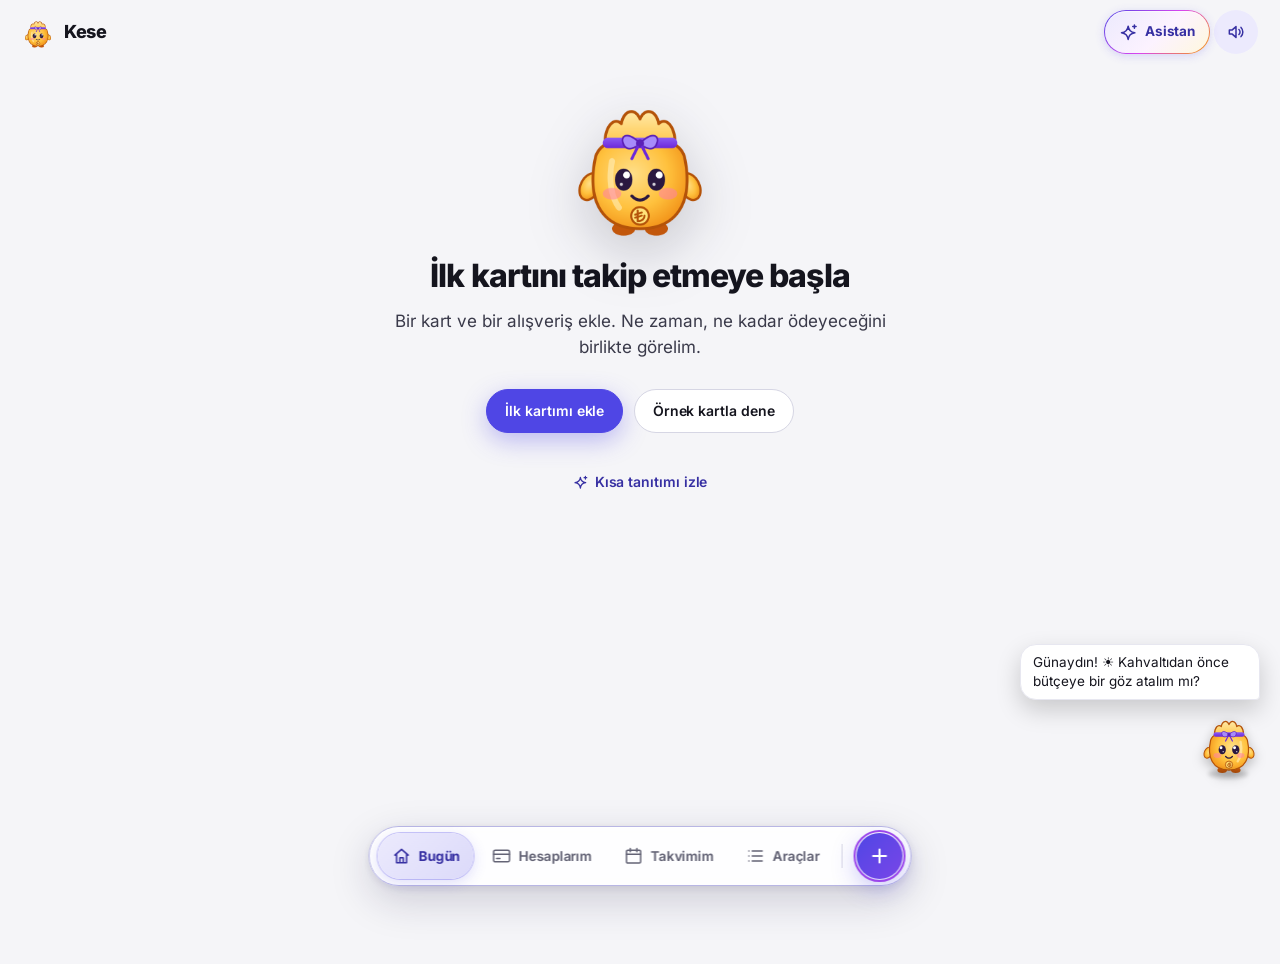
==== index.html @ 5c66f1da "Add Kese web app and update mascot interactions" ====
<!DOCTYPE html>
<html lang="tr">
<head>
  <meta charset="UTF-8">
  <meta name="viewport" content="width=device-width, initial-scale=1, viewport-fit=cover">
  <meta http-equiv="Content-Security-Policy" content="default-src 'self'; script-src 'self' 'wasm-unsafe-eval'; style-src 'self' 'unsafe-inline'; img-src 'self' data: blob:; connect-src 'self' https://*.supabase.co; object-src 'none'; base-uri 'none'; form-action 'none'; manifest-src 'self'; worker-src 'self'">
  <meta name="referrer" content="no-referrer">
  <meta name="theme-color" content="#f5f5f7" media="(prefers-color-scheme: light)">
  <meta name="theme-color" content="#0f0f12" media="(prefers-color-scheme: dark)">
  <meta name="description" content="Kredi kartı, KMH ve kredi borçlarınızı takip edin; hangi borcu ne zaman kapatacağınızı planlayın. Veriler yalnızca cihazınızda kalır.">
  <meta name="mobile-web-app-capable" content="yes">
  <meta name="apple-mobile-web-app-capable" content="yes">
  <meta name="apple-mobile-web-app-status-bar-style" content="black-translucent">
  <meta name="apple-mobile-web-app-title" content="Kese">
  <link rel="manifest" href="manifest.webmanifest">
  <link rel="icon" type="image/png" sizes="32x32" href="icons/favicon-32.png">
  <link rel="apple-touch-icon" href="icons/apple-touch-icon.png">
  <title>Kese · Borç ve Ödeme Takibi</title>
  <link rel="stylesheet" href="style.css">
  <link rel="stylesheet" href="ui.css">
  <link rel="stylesheet" href="ui-pages.css">
  <link rel="stylesheet" href="ui-forms.css">
  <link rel="stylesheet" href="ui-panels.css">
  <link rel="stylesheet" href="ui-fix.css">
</head>
<body>
  <a class="skip" href="#main">İçeriğe geç</a>
  <header class="topbar mobtop" aria-label="Üst çubuk">
    <span class="tb-brand"><img class="tb-mascot" src="icons/mascot-96.png" alt="" width="32" height="32" decoding="async"><span class="tb-name">Kese</span></span>
    <span class="tb-actions mt-actions">
      <button type="button" id="sim-toggle" class="mt-btn" data-act="sbx-toggle" hidden aria-label="Simülasyon modunu aç veya kapat" title="Simülasyon"><i data-ic="flask"></i></button>
      <button type="button" id="sync-chip" class="mt-btn" data-act="auth-open" hidden aria-label="Hesap ve eşitleme" title="Hesap ve eşitleme"><i data-ic="upload"></i></button>
      <button type="button" id="ai-open" class="mt-btn ai-btn" data-act="ai-open" aria-label="Kese Asistan'ı aç" title="Kese Asistan (Yapay Zeka)"><i data-ic="spark"></i><span class="ai-btn-lbl">Asistan</span></button>
      <button type="button" id="ses-toggle" class="mt-btn on" data-act="ses-toggle" aria-label="Ses efektleri" aria-pressed="true" title="Ses"><i data-ic="vol"></i></button>
    </span>
  </header>
  <div class="app">
    <main id="main" class="main" tabindex="-1">
      <div id="simbar" class="simbar" hidden></div>
      <div id="nudge" class="nudge" role="note" hidden></div>
      <div id="monthbar" class="monthbar" aria-label="Ay seçimi"></div>
      <div id="view"></div>
    </main>
    <aside id="simpanel" class="simpanel" aria-label="Simülasyon raporu" hidden></aside>
  </div>
  <!-- Otomatik gizlenen yüzen menü -->
  <nav id="dock" class="dock" aria-label="Ana menü">
    <div id="nav" class="dock-items"></div>
    <span class="dock-sep" aria-hidden="true"></span>
    <button type="button" class="dock-add" id="fab-btn" data-act="fab-toggle" aria-label="Ekle" title="Ekle" aria-expanded="false" aria-controls="fab"><i data-ic="plus"></i></button>
  </nav>
  <button id="dock-handle" class="dock-handle" type="button" aria-controls="dock" aria-label="Menüyü göster" aria-expanded="false"><span></span></button>
  <button id="simtab" class="simtab" type="button" data-act="sbx-panel" hidden aria-label="Sağ paneli aç veya kapat"><i data-ic="flask"></i> <span id="simtab-l">Plan</span> <span id="simtab-n" class="badge"></span></button>

  <div id="toast" class="toast" role="status" aria-live="polite" hidden></div>

  <!-- Hesap / kart ekle-düzenle -->
  <dialog id="dlg-hesap" aria-labelledby="hesap-title">
    <form method="dialog" id="form-hesap" novalidate>
      <header><h2 id="hesap-title">Hesap ekle</h2><button type="button" class="x" data-close aria-label="Kapat"><i data-ic="x"></i></button></header>
      <div class="body">
        <input type="hidden" id="he-cat"><input type="hidden" id="he-id">
        <label>Banka<select id="he-banka"></select></label>
        <label><span id="he-ad-lbl">Ad</span><input id="he-ad" type="text" maxlength="60"></label>
        <div class="grid2">
          <label><span id="he-limit-lbl">Limit (₺)</span><input id="he-limit" type="text" data-fmt="1" inputmode="decimal"><small class="err" id="he-limit-err"></small></label>
          <label>Aylık faiz (%)<input id="he-faiz" type="text" data-fmt="1" inputmode="decimal"><small id="he-faiz-hint" class="hint"></small></label>
        </div>
        <div class="grid2">
          <label><span id="he-kesim-lbl">Hesap kesim günü</span><input id="he-kesim" type="number" min="1" max="31"><small class="hint" id="he-kesim-hint"></small></label>
          <label id="he-son-box">Son ödeme günü<input id="he-son" type="number" min="1" max="31"></label>
        </div>
        <div class="grid2" id="he-bak-box" hidden>
          <label>Hesaptaki para (₺)<input id="he-para" type="text" data-fmt="1" inputmode="decimal"><small class="hint">Hesap artıdaysa bakiye.</small></label>
          <label>Artı paradan kullanılan (₺)<input id="he-eksi" type="text" data-fmt="1" inputmode="decimal"><small class="hint">Hesap eksideyse eksi tutar.</small></label>
        </div>
      </div>
      <footer><button type="button" class="btn ghost" data-close>Vazgeç</button><button type="submit" class="btn primary" id="he-save">Kaydet</button></footer>
    </form>
  </dialog>

  <!-- Harcama / kullanım -->
  <dialog id="dlg-har" aria-labelledby="har-title">
    <form method="dialog" id="form-har" novalidate>
      <header><div><h2 id="har-title">Harcama ekle</h2><p class="sub" id="har-sub"></p></div><button type="button" class="x" data-close aria-label="Kapat"><i data-ic="x"></i></button></header>
      <div class="body">
        <input type="hidden" id="har-cat"><input type="hidden" id="har-id"><input type="hidden" id="har-orig-paid">
        <fieldset class="fgrp"><legend>İşlem</legend><div class="fg">
          <label>İşlem türü<select id="har-tur"></select></label>
          <label>İşlem tarihi<input id="har-tarih" type="date"></label>
          <label>Açıklama<input id="har-ack" type="text" maxlength="80"></label>
        </div></fieldset>
        <fieldset class="fgrp"><legend>Tutar ve taksit</legend><div class="fg">
          <label>Tutar (₺)<input id="har-tutar" type="text" data-fmt="1" inputmode="decimal"><small class="err" id="har-tutar-err"></small><small class="hint" id="har-kalan"></small></label>
          <label>Taksit sayısı<input id="har-n" type="number" min="1" max="60"><small class="err" id="har-n-err"></small></label>
          <label>Aylık taksit (₺)<input id="har-aylik" type="text" data-fmt="1" inputmode="decimal" title="Tutarı bilmiyorsanız taksidi yazın; tutar hesaplanır. Tutarla birlikte yazarsanız bankanın taksiti esas alınır."></label>
          <label>Aylık faiz (%)<input id="har-faiz" type="text" data-fmt="1" inputmode="decimal"><small class="hint" id="har-faiz-hint"></small></label>
        </div></fieldset>
        <fieldset class="fgrp"><legend>Ödeme durumu</legend><div class="fg">
          <label>Ödenmiş taksit<input id="har-odenen" type="number" min="0" max="60"></label>
          <label>İlk ödeme ayı<select id="har-ilk"></select></label>
        </div></fieldset>
        <div class="live" id="har-live" aria-live="polite"></div>
      </div>
      <footer><button type="button" class="btn ghost" data-close>Vazgeç</button><button type="submit" class="btn primary">Kaydet</button></footer>
    </form>
  </dialog>

  <!-- Gecikmiş borç -->
  <dialog id="dlg-gec" aria-labelledby="gec-title">
    <form method="dialog" id="form-gec" novalidate>
      <header><div><h2 id="gec-title">Gecikmiş borç ekle</h2><p class="sub" id="gec-sub"></p></div><button type="button" class="x" data-close aria-label="Kapat"><i data-ic="x"></i></button></header>
      <div class="body">
        <input type="hidden" id="gec-cat"><input type="hidden" id="gec-pid"><input type="hidden" id="gec-id">
        <p class="hint" style="margin:0">Geçmiş dönemden kalan ve vadesi geçmiş borcu girin. Gecikme faizi vade tarihinden bugüne gün gün hesaplanır.</p>
        <label>Açıklama<input id="gec-ack" type="text" maxlength="80"></label>
        <div class="grid2">
          <label>Kalan borç / asıl tutar (₺)<input id="gec-ana" type="text" data-fmt="1" inputmode="decimal"><small class="err" id="gec-ana-err"></small><small class="hint">Faiz hariç, ekstredeki borç tutarı.</small></label>
          <label>Gecikmeye düştüğü tarih (son ödeme günü)<input id="gec-tarih" type="date"><small class="err" id="gec-tarih-err"></small></label>
        </div>
        <label>Aylık gecikme faizi (%)<input id="gec-faiz" type="text" data-fmt="1" inputmode="decimal"><small class="hint" id="gec-faiz-hint"></small></label>
        <div class="live" id="gec-live" aria-live="polite"></div>
      </div>
      <footer><button type="button" class="btn ghost" data-close>Vazgeç</button><button type="submit" class="btn primary">Kaydet</button></footer>
    </form>
  </dialog>

  <!-- Kısmi / tam ödeme -->
  <dialog id="dlg-kismi" aria-labelledby="kismi-title">
    <form method="dialog" id="form-kismi" novalidate>
      <header><div><h2 id="kismi-title">Gecikmiş borca ödeme yap</h2><p class="sub" id="kismi-sub"></p></div><button type="button" class="x" data-close aria-label="Kapat"><i data-ic="x"></i></button></header>
      <div class="body">
        <input type="hidden" id="kismi-cat"><input type="hidden" id="kismi-pid"><input type="hidden" id="kismi-id"><input type="hidden" id="kismi-no">
        <div class="live" id="kismi-now"></div>
        <label>Ödediğiniz tutar (₺)<input id="kismi-tutar" type="text" data-fmt="1" inputmode="decimal"><small class="err" id="kismi-err"></small></label>
        <button type="button" class="btn sm" id="kismi-full">Tamamını öde</button>
        <div class="live" id="kismi-live" aria-live="polite"></div>
        <p class="hint" id="kismi-hint" style="margin:0">Ödeme önce işlemiş faizi kapatır, kalanı ana paradan düşer. Kalan borç için faiz bugünden yeniden işlemeye başlar.</p>
      </div>
      <footer><button type="button" class="btn ghost" data-close>Vazgeç</button><button type="submit" class="btn primary">Ödemeyi kaydet</button></footer>
    </form>
  </dialog>

  <!-- Sigorta kapsamı -->
  <dialog id="dlg-sig" aria-labelledby="sig-title">
    <form method="dialog" id="form-sig" novalidate>
      <header><div><h2 id="sig-title">Sigorta kapsamı</h2><p class="sub">Sigorta, belirli aylardaki taksitlerinizi sizin yerinize öder</p></div><button type="button" class="x" data-close aria-label="Kapat"><i data-ic="x"></i></button></header>
      <div class="body">
        <label>Hangi ürünün taksitlerini sigorta ödeyecek?<select id="sig-urun"></select><small class="err" id="sig-urun-err"></small></label>
        <label>Sigorta adı (isteğe bağlı)<input id="sig-ad" type="text" maxlength="60"></label>
        <div class="grid2">
          <label>Şu tarihten sonraki aylarda<input id="sig-tarih" type="date"><small class="hint">Seçtiğiniz tarihten sonraki ay, sigortanın ödediği ilk aydır.</small></label>
          <label>İlk sigorta ödemeli ay<select id="sig-ilk"></select><small class="hint">Gerekirse elle değiştirin.</small></label>
        </div>
        <label>Kaç ay boyunca sigorta ödeyecek<input id="sig-sure" type="number" min="1" max="120" step="1" ><small class="err" id="sig-sure-err"></small></label>
        <div class="live" id="sig-live" aria-live="polite"></div>
        <p class="hint" style="margin:0">Bu aylardaki taksitler için sizden ödeme beklenmez: bu ay yükünüze, takvime ve ödeme tahminlerine eklenmez. Sigortaya prim ödemiyorsunuz; prim ödüyorsanız bunu "Gelir ve giderler" ekranına gider olarak ekleyin.</p>
      </div>
      <footer><button type="button" class="btn danger" id="sig-remove" hidden>Kapsamı kaldır</button><span style="flex:1"></span><button type="button" class="btn ghost" data-close>Vazgeç</button><button type="submit" class="btn primary">Kaydet</button></footer>
    </form>
  </dialog>

  <!-- Asgari ödeme rehberi -->
  <dialog id="dlg-cal" aria-labelledby="cal-title">
    <div class="dlgwrap">
      <header><div><h2 id="cal-title">Ay</h2><p class="sub" id="cal-sub"></p></div><button type="button" class="x" data-close aria-label="Kapat"><i data-ic="x"></i></button></header>
      <div class="body" id="cal-body"></div>
      <footer><button type="button" class="btn ghost" data-close>Kapat</button></footer>
    </div>
  </dialog>

  <dialog id="dlg-acc" class="wide" aria-labelledby="acc-title">
    <div class="dlgwrap">
      <header><div><h2 id="acc-title">Ayrıntı</h2></div><button type="button" class="x" data-close aria-label="Kapat"><i data-ic="x"></i></button></header>
      <div class="body" id="acc-body"></div>
      <footer><button type="button" class="btn ghost" data-close>Kapat</button></footer>
    </div>
  </dialog>

  <dialog id="dlg-inst" aria-labelledby="inst-title">
    <div class="dlgwrap">
      <header><div><h2 id="inst-title">Taksit listesi</h2><p class="sub" id="inst-sub"></p></div><button type="button" class="x" data-close aria-label="Kapat"><i data-ic="x"></i></button></header>
      <div class="body" id="inst-body"></div>
      <footer><button type="button" class="btn ghost" data-close>Kapat</button></footer>
    </div>
  </dialog>

  <dialog id="dlg-asgari" class="wide" aria-labelledby="asgari-title">
    <form method="dialog" novalidate>
      <header><div><h2 id="asgari-title">Asgari ile ne kadar devam edebilirim?</h2><p class="sub">Kart, kredi ve KMH için asgari ödeme kuralları ve hesabınıza göre sonuç</p></div><button type="button" class="x" data-close aria-label="Kapat"><i data-ic="x"></i></button></header>
      <div class="body" id="as-body"></div>
      <footer><button type="button" class="btn ghost" data-close>Kapat</button></footer>
    </form>
  </dialog>

  <!-- Giriş / üye ol (isteğe bağlı hesap) -->
  <dialog id="dlg-auth" aria-labelledby="auth-title">
    <form method="dialog" id="form-auth" novalidate>
      <header><div><h2 id="auth-title">Giriş yap</h2><p class="sub">Hesap zorunlu değil; verilerinizi yedeklemek ve cihazlar arası eşitlemek içindir</p></div><button type="button" class="x" data-close aria-label="Kapat"><i data-ic="x"></i></button></header>
      <div class="body">
        <div class="tabs" role="tablist" style="margin:0"><button type="button" role="tab" data-act="auth-tab" data-m="giris" data-authtab="giris" aria-selected="true">Giriş yap</button><button type="button" role="tab" data-act="auth-tab" data-m="uye" data-authtab="uye" aria-selected="false">Üye ol</button></div>
        <label>E-posta<input id="au-email" type="email" autocomplete="email" inputmode="email" maxlength="190"></label>
        <label id="au-pass-box">Şifre<input id="au-pass" type="password" autocomplete="current-password" minlength="10" maxlength="128"><small class="hint">En az 10 karakter.</small></label>
        <label id="au-consent-box" hidden style="display:flex;gap:8px;align-items:flex-start;font-weight:400"><input id="au-consent" type="checkbox" style="width:auto;margin:3px 0 0"> <span>Verilerimin hesabımda (AB bölgesindeki sunucuda) saklanmasını ve <a href="privacy.html" target="_blank" rel="noopener">gizlilik politikasını</a> kabul ediyorum.</span></label>
        <small id="au-msg" class="err" role="alert"></small>
        <button type="button" class="btn" id="au-google" data-act="auth-google">Google ile devam et</button>
        <button type="button" class="btn sm" id="au-forgot" data-act="auth-tab" data-m="sifre" style="justify-self:start">Şifremi unuttum</button>
      </div>
      <footer><button type="button" class="btn ghost" data-close>Vazgeç</button><button type="submit" class="btn primary" id="au-submit">Giriş yap</button></footer>
    </form>
  </dialog>

  <!-- Şifre sıfırlama -->
  <dialog id="dlg-newpass" aria-labelledby="np-title">
    <form method="dialog" id="form-newpass" novalidate>
      <header><h2 id="np-title">Yeni şifre belirleyin</h2><button type="button" class="x" data-close aria-label="Kapat"><i data-ic="x"></i></button></header>
      <div class="body"><label>Yeni şifre<input id="np-pass" type="password" autocomplete="new-password" minlength="10" maxlength="128"><small class="hint">En az 10 karakter.</small></label><small id="np-msg" class="err" role="alert"></small></div>
      <footer><button type="button" class="btn ghost" data-close>Vazgeç</button><button type="submit" class="btn primary">Şifreyi güncelle</button></footer>
    </form>
  </dialog>

  <!-- Eşitleme çakışması -->
  <dialog id="dlg-conflict" aria-labelledby="cf-title">
    <form method="dialog" novalidate>
      <header><div><h2 id="cf-title">Hangi veriler kalsın?</h2><p class="sub" id="cf-why"></p></div><button type="button" class="x" data-act="cf-later" aria-label="Sonra karar ver"><i data-ic="x"></i></button></header>
      <div class="body">
        <div class="live"><b>Bu cihazda:</b> <span id="cf-local"></span></div>
        <div class="live"><b>Hesabınızda:</b> <span id="cf-cloud"></span></div>
        <p class="hint" style="margin:0">Hangisini seçerseniz seçin, ezilen taraf yedeklenir: hesabınızda son 10 sürüm, bu cihazda bir önceki kopya saklanır. İsterseniz önce ikisini de indirin.</p>
        <button type="button" class="btn" data-act="cf-cloud">Hesabımdaki verileri kullan (bu cihazdakini yedekle)</button>
        <button type="button" class="btn" data-act="cf-local">Bu cihazdakini hesabıma yükle</button>
        <button type="button" class="btn ghost" data-act="cf-both">İkisini de indir</button>
      </div>
      <footer><button type="button" class="btn ghost" data-act="cf-later">Sonra karar vereceğim</button></footer>
    </form>
  </dialog>

  <!-- Borç kapat (yalnız simülasyon) -->
  <dialog id="dlg-kapat" aria-labelledby="kp-title">
    <form method="dialog" id="form-kapat" novalidate>
      <header><div><h2 id="kp-title">Borç kapat</h2><p class="sub">Simülasyon: gerçek verileriniz değişmez</p></div><button type="button" class="x" data-close aria-label="Kapat"><i data-ic="x"></i></button></header>
      <div class="body">
        <p class="hint" style="margin:0">Kapatmak istediğiniz borçları seçin. Kapatma bedeli, kalan taksitlerin o günkü değeridir; bankanın verdiği tutar farklıysa satırdaki tutarı değiştirin. Kapatılan borcun sonraki taksitleri silinir.</p>
        <div class="grid2">
          <label>Ne zaman kapatılsın?<select id="kp-ym"></select></label>
          <label>Kapatma masrafı (%)<input id="kp-masraf" type="text" data-fmt="1"  inputmode="decimal"><small class="hint">Erken kapamada banka masraf alabilir.</small></label>
        </div>
        <label style="display:flex;gap:8px;align-items:center;font-weight:400"><input id="kp-birikim" type="checkbox" style="width:auto;margin:0"> Birikim / satış parasıyla öderim (aylık nakit akışıma yansımasın)</label>
        <div id="kp-list" class="kplist"></div>
        <div class="live" id="kp-live" aria-live="polite"></div>
        <small class="err" id="kp-err"></small>
      </div>
      <footer><button type="button" class="btn ghost" data-close>Vazgeç</button><button type="submit" class="btn primary">Seçilenleri kapat</button></footer>
    </form>
  </dialog>

  <!-- Geri dönüşü olmayan işlemler için uygulama içi onay -->
  <dialog id="dlg-onay" aria-labelledby="onay-title" role="alertdialog">
    <form method="dialog" novalidate>
      <header><div><h2 id="onay-title">Emin misiniz?</h2></div></header>
      <div class="body"><p id="onay-text" style="margin:0"></p></div>
      <footer><button type="button" class="btn ghost" id="onay-iptal">Vazgeç</button><button type="button" class="btn danger" id="onay-tamam">Sil</button></footer>
    </form>
  </dialog>

  <!-- Adım adım giriş sihirbazı -->
  <dialog id="dlg-wiz" aria-labelledby="wiz-title">
    <form method="dialog" id="form-wiz" novalidate>
      <header><div><h2 id="wiz-title">Borç ekle</h2><p class="sub" id="wiz-step"></p></div><button type="button" class="x" data-close aria-label="Kapat"><i data-ic="x"></i></button></header>
      <div class="wizprog" aria-hidden="true"><i id="wiz-bar"></i></div>
      <div class="body" id="wiz-body"></div>
      <footer><button type="button" class="btn ghost" id="wiz-back">‹ Geri</button><span style="flex:1"></span><button type="button" class="btn ghost" id="wiz-skip" hidden>Bunu atla</button><button type="submit" class="btn primary" id="wiz-next">İleri ›</button></footer>
    </form>
  </dialog>

  <!-- Kese Asistan (Yapay Zeka) -->
  <dialog id="dlg-ai" class="ai-dlg" aria-labelledby="ai-title"></dialog>

  <script src="config.js"></script>
  <script src="vendor/supabase.js"></script>
  <script src="store.js"></script>
  <script src="sync.js"></script>
  <script src="calc.js"></script>
<script src="import.js"></script>
  <script src="live.js"></script>
  <script src="ai.js"></script>
  <script src="app.js"></script>
  <script src="dock.js"></script>
  <script src="kese-pet.js"></script>
</body>
</html>
---- style.css ----
:root {
  color-scheme: light dark;
  --bg: #f3f5f9; --panel: #ffffff; --panel2: #f7f9fb; --line: #e1e6ee; --line2: #cfd7e2; --field: #ffffff;
  --text: #17222b; --text2: #364552; --muted: #566273;
  --ok: #0b7a4b; --warn: #85560a; --bad: #b42318; --info: #075c52; --accent: #075c52; --accent-ink: #ffffff;
  --accent-text: #075c52; --accent-hover: #05473f; --gold: #f6b73c; --gold-ink: #2e2000;
  --navy: #064d45; --radius: 14px;
  --focus: 0 0 0 2px var(--panel), 0 0 0 4px #0b8a77;
  --shadow-sm: 0 1px 2px rgba(18,38,34,.05);
  --shadow: 0 1px 2px rgba(18,38,34,.04), 0 8px 24px rgba(18,38,34,.07);
  --shadow-lg: 0 24px 60px rgba(8,30,27,.28);
}
@media (prefers-color-scheme: dark) {
  :root {
    --bg: #0e1513; --panel: #16201d; --panel2: #1b2724; --line: #2b3a36; --line2: #3a4d47; --field: #101a17;
    --text: #e9f0ee; --text2: #c7d4d0; --muted: #9db0ab;
    --ok: #4cc38a; --warn: #f0b84a; --bad: #ff8d7e; --info: #6fd3bb; --accent: #0c7f6e; --accent-ink: #ffffff;
    --accent-text: #6fd3bb; --accent-hover: #0f927f; --navy: #08342f;
    --focus: 0 0 0 2px var(--panel), 0 0 0 4px #6fd3bb;
    --shadow-sm: 0 1px 2px rgba(0,0,0,.3);
    --shadow: 0 1px 2px rgba(0,0,0,.25), 0 8px 24px rgba(0,0,0,.3);
    --shadow-lg: 0 24px 60px rgba(0,0,0,.6);
  }
}
* { box-sizing: border-box; }
html, body { margin: 0; height: 100%; }
body { background: var(--bg); color: var(--text); font: 15px/1.5 system-ui, -apple-system, "Segoe UI", Roboto, sans-serif; }
h1, h2, h3 { margin: 0; line-height: 1.25; }
a { color: var(--info); }
.skip { position: absolute; left: -999px; } .skip:focus { left: 8px; top: 8px; background: #fff; color: #000; padding: 8px; z-index: 99; }
:focus-visible { outline: none; box-shadow: var(--focus); border-radius: 6px; }

.app { display: grid; grid-template-columns: 240px minmax(0, 1fr); min-height: 100vh; }
.side { background: var(--panel); border-right: 1px solid var(--line); padding: 18px 12px; display: flex; flex-direction: column; gap: 14px; position: sticky; top: 0; height: 100vh; }
.brand { display: flex; gap: 10px; align-items: center; padding: 0 8px 12px; border-bottom: 1px solid var(--line); }
.brand .dot { width: 12px; height: 12px; border-radius: 50%; background: var(--accent); box-shadow: 0 0 12px var(--accent); }
.brand small { display: block; color: var(--muted); font-size: 12px; }
.nav { display: flex; flex-direction: column; gap: 4px; }
.nav button { all: unset; cursor: pointer; padding: 10px 12px; border-radius: 10px; color: var(--muted); font-weight: 600; display: flex; gap: 10px; align-items: center; }
.nav button:hover { background: var(--panel2); color: var(--text); }
.nav button[aria-current="page"] { background: var(--panel2); color: var(--text); box-shadow: inset 3px 0 0 var(--accent); }
.nav button:focus-visible { box-shadow: var(--focus); }
.nav .badge { margin-left: auto; font-size: 12px; background: var(--bad); color: #ffffff; border-radius: 999px; padding: 0 7px; font-weight: 700; }
.side-foot { margin-top: auto; }
.rate-chip { font-size: 12px; color: var(--muted); background: var(--panel2); border: 1px solid var(--line); border-radius: 10px; padding: 10px; }
.rate-chip b { color: var(--text); } .rate-chip.stale { border-color: var(--warn); } .rate-chip.none { border-color: var(--bad); }

.main { padding: 18px 26px 30px; max-width: none; width: 100%; min-width: 0; outline: none; }
.page-head { display: flex; flex-wrap: wrap; align-items: end; justify-content: space-between; gap: 12px; margin-bottom: 18px; }
.page-head h1 { font-size: 24px; } .page-head p { margin: 4px 0 0; color: var(--muted); }
.banner { border-radius: var(--radius); padding: 14px 16px; margin-bottom: 18px; border: 1px solid var(--line); font-weight: 600; }
.banner.ok { background: rgba(52,211,153,.1); border-color: rgba(52,211,153,.5); }
.banner.warn { background: rgba(102,112,133,.1); border-color: rgba(102,112,133,.5); }
.banner.bad { background: rgba(180,35,24,.12); border-color: rgba(180,35,24,.55); }
.banner small { display: block; font-weight: 400; color: var(--muted); margin-top: 2px; }

.cards { display: grid; grid-template-columns: repeat(auto-fit, minmax(190px, 1fr)); gap: 12px; margin-bottom: 18px; }
.stat { background: var(--panel); border: 1px solid var(--line); border-radius: var(--radius); padding: 14px; }
.stat .k { color: var(--muted); font-size: 12px; font-weight: 700; text-transform: uppercase; letter-spacing: .04em; }
.stat .v { font-size: 22px; font-weight: 800; margin-top: 4px; font-variant-numeric: tabular-nums; }
.stat .s { color: var(--muted); font-size: 12px; margin-top: 2px; }
.ok-t { color: var(--ok); } .warn-t { color: var(--warn); } .bad-t { color: var(--bad); } .muted { color: var(--muted); }

.panel { background: var(--panel); border: 1px solid var(--line); border-radius: var(--radius); margin-bottom: 18px; overflow: hidden; }
.panel > header { display: flex; flex-wrap: wrap; gap: 8px; justify-content: space-between; align-items: center; padding: 12px 16px; border-bottom: 1px solid var(--line); background: var(--panel2); }
.panel > header h2 { font-size: 16px; } .panel > header p { margin: 2px 0 0; color: var(--muted); font-size: 13px; }
.panel .pad { padding: 16px; }
.empty { padding: 28px 16px; text-align: center; color: var(--muted); }

.tabs { display: flex; gap: 6px; margin-bottom: 16px; flex-wrap: wrap; }
.tabs button { all: unset; cursor: pointer; padding: 8px 14px; border-radius: 999px; border: 1px solid var(--line); color: var(--muted); font-weight: 600; }
.tabs button[aria-selected="true"] { background: var(--accent); color: var(--accent-ink); border-color: var(--accent); }
.tabs button:focus-visible { box-shadow: var(--focus); }

.btn { all: unset; cursor: pointer; padding: 8px 14px; border-radius: 10px; font-weight: 700; font-size: 14px; border: 1px solid var(--line); background: var(--panel2); color: var(--text); text-align: center; }
.btn:hover { border-color: #98a4b5; } .btn:focus-visible { box-shadow: var(--focus); }
.btn.primary { background: var(--accent); color: var(--accent-ink); border-color: var(--accent); }
.btn.primary:hover { filter: brightness(1.08); }
.btn.danger { color: var(--bad); border-color: rgba(180,35,24,.5); }
.btn.sm { padding: 4px 10px; font-size: 13px; }
.btn[disabled] { opacity: .5; cursor: not-allowed; }

.table-wrap { overflow-x: auto; }
table { width: 100%; border-collapse: collapse; font-size: 14px; }
th { text-align: left; color: var(--muted); font-size: 12px; text-transform: uppercase; letter-spacing: .04em; padding: 10px 14px; border-bottom: 1px solid var(--line); white-space: nowrap; }
td { padding: 10px 14px; border-bottom: 1px solid var(--line); vertical-align: middle; }
tr:last-child td { border-bottom: 0; }
td.n, th.n { text-align: right; font-variant-numeric: tabular-nums; white-space: nowrap; }
tr.click { cursor: pointer; } tr.click:hover td { background: rgba(0,0,0,.035); }
tr.sel td { background: rgba(31,58,95,.07); }
tr.detail > td { background: var(--bg); padding: 12px 14px; }
.chip { display: inline-block; padding: 1px 9px; border-radius: 999px; font-size: 12px; font-weight: 700; border: 1px solid var(--line); }
.chip.ok { color: var(--ok); border-color: rgba(52,211,153,.5); } .chip.warn { color: var(--warn); border-color: rgba(102,112,133,.5); }
.chip.bad { color: var(--bad); border-color: rgba(180,35,24,.5); } .chip.info { color: var(--info); border-color: rgba(31,58,95,.5); }

.acc-grid { display: grid; grid-template-columns: repeat(auto-fill, minmax(250px, 1fr)); gap: 12px; margin-bottom: 16px; }
.acc { all: unset; display: block; cursor: pointer; background: var(--panel); border: 1px solid var(--line); border-radius: var(--radius); padding: 14px; }
.acc:focus-visible { box-shadow: var(--focus); } .acc[aria-pressed="true"] { border-color: var(--accent); background: rgba(31,58,95,.06); }
.acc .b { color: var(--muted); font-size: 12px; font-weight: 700; } .acc .t { font-weight: 800; font-size: 16px; }
.acc .row { display: flex; justify-content: space-between; margin-top: 6px; font-size: 13px; color: var(--muted); }
.acc .row b { color: var(--text); font-variant-numeric: tabular-nums; }
.meter { height: 6px; background: var(--line); border-radius: 99px; overflow: hidden; margin-top: 10px; }
.meter > i { display: block; height: 100%; background: var(--ok); } .meter > i.w { background: var(--warn); } .meter > i.b { background: var(--bad); }

.kv { display: grid; grid-template-columns: repeat(auto-fit, minmax(150px, 1fr)); gap: 10px; padding: 14px 16px; }
.kv div span { display: block; color: var(--muted); font-size: 12px; } .kv div b { font-size: 17px; font-variant-numeric: tabular-nums; }

.list { list-style: none; margin: 0; padding: 0; }
.list li { display: flex; gap: 12px; align-items: center; padding: 10px 16px; border-bottom: 1px solid var(--line); }
.list li:last-child { border-bottom: 0; }
.list .grow { flex: 1; min-width: 0; } .list .grow small { color: var(--muted); display: block; }
.list .amt { font-weight: 700; font-variant-numeric: tabular-nums; white-space: nowrap; }

.reco { display: flex; gap: 12px; padding: 14px 16px; border-bottom: 1px solid var(--line); }
.reco:last-child { border-bottom: 0; }
.reco .ic { width: 28px; height: 28px; border-radius: 50%; display: grid; place-items: center; font-weight: 800; flex: none; }
.reco.kritik .ic { background: rgba(180,35,24,.2); color: var(--bad); } .reco.uyari .ic { background: rgba(102,112,133,.2); color: var(--warn); } .reco.bilgi .ic { background: rgba(31,58,95,.2); color: var(--info); }
.reco h3 { font-size: 15px; } .reco p { margin: 4px 0 0; color: var(--muted); }

.form-inline { display: flex; flex-wrap: wrap; gap: 12px; align-items: end; }
label { display: block; font-weight: 600; font-size: 13px; color: #344054; }
input, select { display: block; width: 100%; margin-top: 4px; background: var(--bg); color: var(--text); border: 1px solid var(--line); border-radius: 8px; padding: 9px 10px; font: inherit; }
input:focus, select:focus { outline: none; border-color: var(--info); box-shadow: var(--focus); }
input[aria-invalid="true"] { border-color: var(--bad); }
.hint { color: var(--muted); font-weight: 400; display: block; margin-top: 3px; } .err { color: var(--bad); font-weight: 600; display: block; min-height: 0; margin-top: 3px; }
.opt { color: var(--muted); font-weight: 400; }
.grid2 { display: grid; grid-template-columns: 1fr 1fr; gap: 12px; }
.grid3 { display: grid; grid-template-columns: repeat(3, 1fr); gap: 12px; }

dialog { border: 1px solid var(--line); border-radius: 16px; background: var(--panel); color: var(--text); padding: 0; width: min(560px, calc(100vw - 24px)); max-height: calc(100vh - 24px); }
dialog::backdrop { background: rgba(16,24,40,.45); }
dialog form { display: flex; flex-direction: column; max-height: calc(100vh - 24px); }
dialog header { display: flex; justify-content: space-between; align-items: start; padding: 16px 20px; border-bottom: 1px solid var(--line); background: var(--panel2); }
dialog h2 { font-size: 18px; } dialog .sub { margin: 2px 0 0; color: var(--ok); font-weight: 600; font-size: 13px; }
dialog .body { padding: 18px 20px; display: grid; gap: 14px; overflow-y: auto; }
dialog footer { padding: 14px 20px; border-top: 1px solid var(--line); display: flex; justify-content: flex-end; gap: 10px; background: var(--panel2); }
.x { all: unset; cursor: pointer; padding: 4px 8px; color: var(--muted); } .x:hover { color: var(--text); }
.live { background: var(--bg); border: 1px dashed var(--line); border-radius: 10px; padding: 10px 12px; font-size: 14px; }
.live b { font-variant-numeric: tabular-nums; }

.toast { position: fixed; left: 50%; bottom: 20px; transform: translateX(-50%); background: #1b2a3d; color: #fff; padding: 10px 16px; border-radius: 10px; box-shadow: 0 8px 24px rgba(16,24,40,.25); z-index: 100; display: flex; gap: 14px; align-items: center; max-width: calc(100vw - 24px); }
.toast.err { background: var(--bad); color: #ffffff; }
.toast button { all: unset; cursor: pointer; font-weight: 800; text-decoration: underline; white-space: nowrap; flex-shrink: 0; }

.legend { display: flex; gap: 16px; flex-wrap: wrap; padding: 8px 16px 0; font-size: 13px; color: var(--muted); }
.legend i { display: inline-block; width: 10px; height: 10px; border-radius: 50%; margin-right: 6px; }
svg.chart { width: 100%; height: auto; display: block; }
svg.chart text { fill: var(--muted); font-size: 11px; }

.note { color: var(--muted); font-size: 13px; padding: 10px 16px; border-top: 1px solid var(--line); }

@media (max-width: 860px) {
  .app { grid-template-columns: minmax(0, 1fr); }
  .side { position: static; height: auto; flex-direction: row; flex-wrap: wrap; align-items: center; padding: 10px; }
  .brand { border: 0; padding: 0; } .nav { flex-direction: row; flex-wrap: wrap; } .side-foot { margin: 0; width: 100%; }
  .main { padding: 14px; } .grid2, .grid3 { grid-template-columns: 1fr; }
}
@media (prefers-reduced-motion: no-preference) { .meter > i { transition: width .3s; } }

.steps { margin: 0; padding: 4px 16px 12px 40px; } .steps li { padding: 8px 0 8px 4px; border-bottom: 1px solid var(--line); } .steps li:last-child { border-bottom: 0; }
.steps small { display: block; color: var(--muted); }
.bar { display: flex; height: 26px; border-radius: 8px; overflow: hidden; background: var(--line); font-size: 12px; font-weight: 700; }
.bar > span { display: flex; align-items: center; justify-content: center; white-space: nowrap; overflow: hidden; min-width: 0; }
.bar .a { background: #1f3a5f; color: #fff; } .bar .f { background: var(--bad); color: #ffffff; }
.barrow { padding: 10px 16px; } .barrow .lbl { display: flex; justify-content: space-between; font-size: 13px; color: var(--muted); margin-bottom: 4px; }
details.help { background: var(--panel); border: 1px solid var(--line); border-radius: var(--radius); padding: 12px 16px; margin-bottom: 18px; }
details.help summary { cursor: pointer; font-weight: 700; } details.help dl { margin: 10px 0 0; } details.help dt { font-weight: 700; margin-top: 8px; } details.help dd { margin: 2px 0 0; color: var(--muted); }
.chip.solid { background: rgba(180,35,24,.15); }

table.mx td.down { background: rgba(52,211,153,.16); color: var(--ok); } table.mx td.up { background: rgba(180,35,24,.16); color: var(--bad); }
table.mx th:first-child, table.mx td:first-child { position: sticky; left: 0; background: var(--panel); min-width: 230px; z-index: 1; }
table.mx td.n, table.mx th.n { padding: 8px 10px; }

/* ---------- Tek ekran pano ---------- */
.main.dash-mode { height: 100vh; overflow: hidden; padding: 14px 18px; max-width: none; }
.main.dash-mode #view { height: 100%; }
.dash { height: 100%; display: grid; grid-template-rows: auto auto minmax(0, 1fr); grid-auto-rows: auto; gap: 10px; min-height: 0; }
.dash h1 { font-size: 20px; display: inline; margin-right: 10px; } .dash-head .muted { font-size: 13px; }
.dash-head { display: flex; justify-content: space-between; align-items: center; gap: 14px; flex-wrap: wrap; }
.status { padding: 8px 14px; border-radius: 10px; border: 1px solid var(--line); font-size: 14px; }
.status span { color: var(--muted); margin-left: 6px; }
.status.ok { background: rgba(52,211,153,.1); border-color: rgba(52,211,153,.5); } .status.warn { background: rgba(102,112,133,.1); border-color: rgba(102,112,133,.5); } .status.bad { background: rgba(180,35,24,.12); border-color: rgba(180,35,24,.55); }
.kpis { display: grid; grid-template-columns: repeat(5, minmax(0, 1fr)); gap: 10px; }
.kpis .stat { padding: 9px 12px; } .kpis .stat .v { font-size: 20px; } .kpis .stat .s { font-size: 11px; white-space: nowrap; overflow: hidden; text-overflow: ellipsis; }
.dash-cols { display: grid; grid-template-columns: 1.05fr 1.4fr 1fr; gap: 10px; min-height: 0; }
.dash-cols.c3b { grid-template-columns: .85fr 1.4fr 1fr; }
.dp { background: var(--panel); border: 1px solid var(--line); border-radius: var(--radius); display: flex; flex-direction: column; min-height: 0; min-width: 0; overflow: hidden; }
.dp > header { display: flex; justify-content: space-between; align-items: center; padding: 7px 12px; border-bottom: 1px solid var(--line); background: var(--panel2); gap: 8px; }
.dp h2 { font-size: 15px; } .dp .body { padding: 10px 12px; flex: 1; min-height: 0; overflow: hidden; font-size: 13px; }
.sec { margin: 12px 0 6px; font-size: 11px; font-weight: 700; text-transform: uppercase; letter-spacing: .05em; color: var(--muted); }
.legend2 .lg { display: grid; grid-template-columns: 12px 1fr auto 42px; gap: 8px; align-items: center; padding: 3px 0; }
.legend2 .lg i { width: 10px; height: 10px; border-radius: 50%; display: block; } .legend2 .lg em { font-style: normal; color: var(--muted); text-align: right; } .legend2 .lg b { font-variant-numeric: tabular-nums; }
.mini { display: grid; grid-template-columns: minmax(100px, 1.1fr) 1.3fr auto; gap: 10px; align-items: center; padding: 3px 0; } .mini .meter { margin: 0; } .mini b { font-variant-numeric: tabular-nums; }
.list.compact li { padding: 6px 12px; gap: 8px; } .dt { font-variant-numeric: tabular-nums; color: var(--muted); width: 40px; font-size: 12px; flex: none; }
.dp .grow { min-width: 0; } .dp .grow b, .dp .grow small { display: block; overflow: hidden; text-overflow: ellipsis; white-space: nowrap; }
.more { padding: 6px 12px; } .steps2 { margin: 0; padding-left: 18px; } .steps2 li { padding: 3px 0; }
.rc { display: flex; gap: 8px; padding: 4px 0; align-items: flex-start; } .rc .ic { width: 20px; height: 20px; border-radius: 50%; flex: none; display: grid; place-items: center; font-weight: 800; font-size: 12px; }
.rc.kritik .ic { background: rgba(180,35,24,.2); color: var(--bad); } .rc.uyari .ic { background: rgba(102,112,133,.2); color: var(--warn); } .rc.bilgi .ic { background: rgba(31,58,95,.2); color: var(--info); }
.chips { display: flex; flex-wrap: wrap; gap: 6px; } .list li.dim { opacity: .5; }
.dp .pad { padding: 12px; }
@media (max-width: 1000px), (max-height: 560px) {
  .main.dash-mode { height: auto; overflow: visible; } .main.dash-mode #view, .dash { height: auto; } .dash { grid-template-rows: none; }
  .kpis { grid-template-columns: repeat(2, minmax(0, 1fr)); } .dash-cols, .dash-cols.c3b { grid-template-columns: minmax(0, 1fr); } .dp .body { overflow: visible; }
}
.dp .foot { padding: 7px 12px; border-top: 1px solid var(--line); display: flex; flex-wrap: wrap; gap: 4px 14px; font-size: 12px; color: var(--muted); } .dp .foot b { color: var(--text); font-variant-numeric: tabular-nums; }

.dp.fc .body.fcrow { display: grid; gap: 8px; padding: 8px 12px; flex: none; overflow: visible; }
.fcard { border: 1px solid var(--line); border-radius: 10px; padding: 7px 10px; background: var(--bg); min-width: 0; }
.fcard.neg { border-color: rgba(180,35,24,.45); }
.fcard .m { font-size: 12px; color: var(--muted); font-weight: 700; } .fcard .big { font-size: 18px; font-weight: 800; font-variant-numeric: tabular-nums; line-height: 1.2; }
.fcard .ln { display: flex; justify-content: space-between; gap: 6px; font-size: 11.5px; padding: 1px 0; color: var(--muted); } .fcard .ln b { color: var(--text); font-weight: 600; font-variant-numeric: tabular-nums; }
.fcard .ev { font-size: 11px; color: var(--muted); white-space: nowrap; overflow: hidden; text-overflow: ellipsis; margin-top: 2px; min-height: 14px; }
.fc.compact .det { display: none; } .fc.compact .fcard { padding: 5px 9px; } .fc.compact .big { font-size: 16px; }
@media (max-width: 1000px), (max-height: 560px) { .dp.fc .body.fcrow { grid-template-columns: repeat(2, minmax(0, 1fr)) !important; } }

.fcard .one { display: none; font-size: 11px; color: var(--muted); white-space: nowrap; overflow: hidden; text-overflow: ellipsis; }
.fc.compact .ln { display: none; } .fc.compact .one { display: block; }
.fc.compact .fcard { padding: 4px 9px; } .fc.compact .big { font-size: 15px; line-height: 1.15; } .fc.compact .m { font-size: 11px; }
.fc.compact > header { padding: 4px 12px; } .fc.compact .body.fcrow { padding: 6px 12px; }
.dash.tight .kpis .s, .dash.tight .dash-head .muted { display: none; } .dash.tight .kpis .stat { padding: 6px 12px; } .dash.tight .kpis .stat .v { font-size: 17px; }
.dash.tight .dash-head h1 { font-size: 17px; } .dash.tight .status { padding: 5px 12px; font-size: 13px; } .dash.tight { gap: 6px; }

/* ---------- Üst ay çubuğu ---------- */
.monthbar { position: sticky; top: 0; z-index: 6; background: var(--bg); padding-bottom: 8px; }
.main.dash-mode .monthbar { position: static; padding-bottom: 8px; flex: none; }
.main.dash-mode { display: flex; flex-direction: column; }
.main.dash-mode #view { height: auto; flex: 1; min-height: 0; }
.mrow { display: flex; gap: 8px; align-items: stretch; overflow-x: auto; }
.mlabel { flex: none; align-self: center; font-size: 11px; font-weight: 700; text-transform: uppercase; letter-spacing: .05em; color: var(--muted); display: flex; flex-direction: column; padding-right: 4px; }
.mlabel small { text-transform: none; letter-spacing: 0; font-weight: 400; font-size: 10px; }
.mcard { all: unset; box-sizing: border-box; cursor: pointer; flex: 1 1 0; min-width: 128px; background: var(--panel); border: 1px solid var(--line); border-radius: 10px; padding: 6px 10px; display: flex; flex-direction: column; gap: 1px; }
.mcard:hover { border-color: #98a4b5; } .mcard:focus-visible { box-shadow: var(--focus); }
.mcard.cur { flex: 1.25 1 0; background: var(--panel2); } .mcard.neg { border-color: rgba(180,35,24,.4); }
.mcard.sel { border-color: var(--accent); box-shadow: inset 0 0 0 1px var(--accent); background-color: var(--panel); background-image: linear-gradient(rgba(31,58,95,.09), rgba(31,58,95,.09)); }
.mcard .m { font-size: 11.5px; font-weight: 700; color: var(--muted); white-space: nowrap; }
.mcard.sel .m { color: var(--accent); }
.mcard .big { font-size: 16px; font-weight: 800; font-variant-numeric: tabular-nums; line-height: 1.2; }
.mcard .one { font-size: 10.5px; color: var(--muted); white-space: nowrap; overflow: hidden; text-overflow: ellipsis; }
.monthbar.compact .mcard { padding: 3px 9px; } .monthbar.compact .one { display: none; } .monthbar.compact .big { font-size: 14px; } .monthbar.compact .mlabel small { display: none; }
.mnote { margin-top: 6px; padding: 6px 12px; border-radius: 10px; border: 1px solid rgba(102,112,133,.5); background: rgba(102,112,133,.1); font-size: 13px; display: flex; gap: 10px; align-items: center; flex-wrap: wrap; }
@media (max-width: 1000px) { .monthbar { position: static; } }
.info-t { color: var(--muted); } .sigline { margin-top: 8px; padding: 6px 10px; border-radius: 8px; background: rgba(102,112,133,.12); border: 1px solid rgba(102,112,133,.35); font-size: 12.5px; }

/* ---------- Simülasyon modu ---------- */
.simbtn { all: unset; box-sizing: border-box; cursor: pointer; display: block; width: 100%; text-align: center; padding: 8px 10px; margin-bottom: 8px; border: 1px dashed #1f3a5f; border-radius: 10px; color: #1f3a5f; font-weight: 700; font-size: 13px; }
.simbtn:hover { background: rgba(31,58,95,.1); } .simbtn:focus-visible { box-shadow: var(--focus); } .simbtn.on { background: #1f3a5f; color: #ffffff; border-style: solid; }
body.sim-on::before { content: ""; position: fixed; left: 0; right: 0; top: 0; height: 3px; background: #1f3a5f; z-index: 60; }
body.sim-on .side { box-shadow: inset 3px 0 0 #1f3a5f; }
.simbar { display: flex; flex-wrap: wrap; gap: 10px; align-items: center; background: rgba(31,58,95,.14); border: 1px solid rgba(31,58,95,.6); color: #1f3a5f; border-radius: 10px; padding: 6px 12px; margin-bottom: 8px; font-size: 13px; flex: none; }
.simbar .sp { flex: 1; } .simbar .simchg { background: #1f3a5f; color: #ffffff; border-radius: 99px; padding: 0 9px; font-weight: 800; }
.simbar[hidden], .simpanel[hidden], .simtab[hidden] { display: none; }
.mcard.cur, .monthbar { }
body.sim-on .mcard { border-style: dashed; }
.simpanel { position: fixed; top: 0; right: 0; bottom: 0; width: 410px; max-width: 100vw; background: var(--panel); border-left: 2px solid #1f3a5f; z-index: 40; display: flex; flex-direction: column; box-shadow: -6px 0 20px rgba(16,24,40,.12); }
.simpanel > header { display: flex; justify-content: space-between; align-items: center; padding: 12px 16px; background: var(--panel2); border-bottom: 1px solid var(--line); } .simpanel h2 { font-size: 16px; }
.spbody { flex: 1; overflow-y: auto; padding: 10px 12px; } .simpanel > footer { padding: 10px 12px; border-top: 1px solid var(--line); display: flex; gap: 8px; background: var(--panel2); }
.spsec { border: 1px solid var(--line); border-radius: 10px; margin-bottom: 10px; background: var(--bg); } .spsec > summary { cursor: pointer; padding: 8px 12px; font-weight: 700; font-size: 13px; list-style: none; } .spsec > summary::before { content: "▾ "; color: var(--muted); } .spsec:not([open]) > summary::before { content: "▸ "; }
.spc { padding: 4px 12px 10px; font-size: 13px; }
.spchg { list-style: none; margin: 0; padding: 0; } .spchg li { display: flex; gap: 8px; padding: 6px 0; border-bottom: 1px solid var(--line); } .spchg li:last-child { border-bottom: 0; } .spchg .ci { flex: none; }
table.spm { width: 100%; font-size: 12.5px; } table.spm th { padding: 4px 6px; } table.spm td { padding: 4px 6px; } table.spm td:first-child { white-space: normal; }
.fb { display: inline-block; height: 6px; margin-left: 6px; border-radius: 3px; vertical-align: middle; } .fb.up { background: var(--ok); } .fb.dn { background: var(--bad); }
.spgen { font-weight: 800; padding: 8px 10px; border-radius: 8px; margin-bottom: 8px; background: var(--panel2); } .spgen.olumlu { color: var(--ok); } .spgen.olumsuz { color: var(--bad); } .spgen.karisik { color: var(--warn); }
.spv { list-style: none; margin: 0; padding: 0; } .spv li { display: flex; gap: 8px; padding: 3px 0; } .spv li.iyi span { color: var(--ok); } .spv li.kotu span { color: var(--warn); }
.spwarn { margin-top: 8px; padding: 8px 10px; border: 1px solid rgba(180,35,24,.5); background: rgba(180,35,24,.1); border-radius: 8px; } .spwarn ul { margin: 4px 0 0; padding-left: 18px; }
.sphelp { padding: 10px 12px; border: 1px dashed var(--line); border-radius: 10px; margin-bottom: 10px; font-size: 13px; } .sphelp ol { padding-left: 18px; margin: 6px 0 0; } .sphelp li { margin: 4px 0; }
.simtab { all: unset; box-sizing: border-box; position: fixed; right: 0; top: 50%; transform: translateY(-50%); z-index: 41; cursor: pointer; background: #1f3a5f; color: #ffffff; font-weight: 800; font-size: 12px; padding: 10px 8px; border-radius: 10px 0 0 10px; writing-mode: vertical-rl; display: flex; gap: 6px; align-items: center; }
.simtab:focus-visible { box-shadow: var(--focus); } .simtab.open { right: 410px; } .simtab .badge { writing-mode: horizontal-tb; background: #ffffff; color: #1f3a5f; border-radius: 99px; padding: 0 6px; margin: 0; }
/* Geniş ekranda içerik panelin yanına sıkışır; dar ekranda panel içeriğin üstüne açılır (kapatınca tam ekran görünür). */
@media (min-width: 1500px) { body.simp-open .app { padding-right: 410px; } }
@media (max-width: 1100px) { .simpanel { width: min(410px, 92vw); } .simtab.open { right: min(410px, 92vw); } }
.list li.dim { opacity: .5; }

.sptiles { display: grid; grid-template-columns: 1fr 1fr; gap: 8px; margin-bottom: 8px; }
.sptile { border: 1px solid var(--line); border-radius: 10px; padding: 8px 10px; background: var(--panel); min-width: 0; }
.sptile .tt { font-size: 10.5px; font-weight: 800; letter-spacing: .06em; color: var(--muted); }
.sptile .tb { font-size: 19px; font-weight: 800; font-variant-numeric: tabular-nums; line-height: 1.25; } .sptile .tb small { font-size: 11px; font-weight: 600; color: var(--muted); margin-left: 3px; }
.sptile .ts { font-size: 11.5px; color: var(--muted); line-height: 1.35; } .sptile .ts b { color: var(--text); }
.sptile.ok { border-color: rgba(52,211,153,.5); } .sptile.ok .tb { color: var(--ok); } .sptile.bad { border-color: rgba(180,35,24,.5); } .sptile.bad .tb { color: var(--bad); }
.sptile.big { grid-column: 1 / -1; } .sptile.big .tb { font-size: 24px; }
.sphor { display: flex; gap: 8px; align-items: center; font-weight: 400; font-size: 12.5px; color: var(--muted); margin-bottom: 8px; }
.fazlar { margin: 4px 0 2px; } .faz { font-size: 15px; padding: 2px 0; font-variant-numeric: tabular-nums; } .faz b { font-size: 19px; } .faz span { font-size: 12px; }

table.spmm td.n small { display: block; font-size: 10.5px; font-weight: 600; line-height: 1.1; } table.spmm th { white-space: nowrap; }
.simpanel { width: 450px; } .simtab.open { right: 450px; }
@media (min-width: 1500px) { body.simp-open .app { padding-right: 450px; } }
@media (max-width: 1100px) { .simpanel { width: min(450px, 94vw); } .simtab.open { right: min(450px, 94vw); } }

.kplist { display: grid; gap: 6px; max-height: 38vh; overflow-y: auto; }
.kprow { display: flex; gap: 10px; align-items: center; padding: 8px 10px; border: 1px solid var(--line); border-radius: 10px; background: var(--bg); font-weight: 400; cursor: pointer; }
.kprow.on { border-color: var(--accent); background: rgba(52,211,153,.07); } .kprow .kn { flex: 1; min-width: 0; } .kprow .kn b { display: block; font-size: 13px; } .kprow .kn small { color: var(--muted); }
.kprow .kt { width: 150px; } .kprow .kt input { margin: 0; padding: 6px 8px; text-align: right; } .kprow .kt small { color: var(--muted); font-size: 11px; }

/* ---------- Ay çubuğu: yalnız kartlar, borç bitene kadar kaydırılır ---------- */
.mrow { padding-bottom: 4px; }
.mcard { flex: 0 0 152px; min-width: 0; }
.mcard.cur { flex: 0 0 196px; }


/* ---------- Takvim: 3 sütun, açılır kapanır ay kartları ---------- */
.calnav { display: flex; gap: 10px; align-items: center; flex-wrap: wrap; margin: 6px 0 12px; } .calnav .sp { flex: 1; } .calnav > span:not(.sp) { font-weight: 700; }
.calgrid { display: grid; grid-template-columns: repeat(3, minmax(0, 1fr)); gap: 12px; align-items: start; margin-bottom: 14px; }
.mcal { background: var(--panel); border: 1px solid var(--line); border-radius: var(--radius); overflow: hidden; } .mcal.warn { border-color: rgba(180,35,24,.55); }
.mcal > summary { list-style: none; cursor: pointer; padding: 10px 14px; display: flex; justify-content: space-between; gap: 10px; align-items: center; background: var(--panel2); }
.mcal > summary::-webkit-details-marker { display: none; } .mcal > summary::before { content: "▸"; color: var(--muted); margin-right: 8px; } .mcal[open] > summary::before { content: "▾"; }
.mcal .ch { flex: 1; min-width: 0; display: flex; flex-direction: column; } .mcal .ct { text-align: right; display: flex; flex-direction: column; font-variant-numeric: tabular-nums; } .mcal .ct small { font-size: 11px; }
.mcal .list.compact li { padding: 6px 12px; gap: 8px; } .mcal .grow { min-width: 0; } .mcal .grow b, .mcal .grow small { display: block; overflow: hidden; text-overflow: ellipsis; white-space: nowrap; }
@media (max-width: 1250px) { .calgrid { grid-template-columns: repeat(2, minmax(0, 1fr)); } }
@media (max-width: 800px) { .calgrid { grid-template-columns: minmax(0, 1fr); } }

/* ---------- Adım adım sihirbaz ---------- */
.wizprog { height: 4px; background: var(--line); } .wizprog i { display: block; height: 100%; background: var(--accent); width: 0; }
.wizq h3 { font-size: 20px; margin: 4px 0 6px; line-height: 1.3; } .wizq .hint { margin: 0 0 14px; font-size: 14px; }
.wizq input[type="text"], .wizq input[type="number"], .wizq input[type="date"], .wizq select { font-size: 18px; padding: 12px 14px; }
.choices { display: grid; gap: 8px; } .choice { display: flex; gap: 12px; align-items: center; padding: 12px 14px; border: 1px solid var(--line); border-radius: 12px; cursor: pointer; background: var(--bg); font-weight: 400; }
.choice:has(input:checked) { border-color: var(--accent); background: rgba(52,211,153,.08); } .choice input { width: auto; margin: 0; } .choice b { display: block; font-size: 15px; } .choice small { color: var(--muted); }
.chipsrow { display: flex; gap: 8px; flex-wrap: wrap; margin-top: 10px; }
.wizsum { width: 100%; font-size: 14px; } .wizsum td { padding: 6px 4px; border-bottom: 1px solid var(--line); } .wizsum td:last-child { text-align: right; font-variant-numeric: tabular-nums; font-weight: 700; }
dialog#dlg-wiz { width: min(560px, calc(100vw - 24px)); }

/* Sabit "şimdi" kartı tamamen opak olmalı; altından kayan kartlar görünmesin */
.mcard.cur { background-color: var(--panel2); } .mcard.cur.sel { background-color: var(--panel2); }
.mcard { flex: 0 0 178px; } .mcard.cur { flex: 0 0 214px; } .mcard .one { font-size: 10px; letter-spacing: -.1px; }

/* Görünür yatay kaydırma çubuğu + ok düğmeleri */
.mwrap { display: flex; align-items: stretch; gap: 6px; }
.mwrap .mrow { flex: 1; min-width: 0; overflow-x: scroll; padding-bottom: 8px; scrollbar-width: auto; scrollbar-color: #6b7488 var(--panel2); }
.mwrap .mrow::-webkit-scrollbar { height: 12px; } .mwrap .mrow::-webkit-scrollbar-track { background: var(--panel2); border-radius: 8px; }
.mwrap .mrow::-webkit-scrollbar-thumb { background: #6b7488; border-radius: 8px; border: 2px solid var(--panel2); } .mwrap .mrow::-webkit-scrollbar-thumb:hover { background: #8a94a8; }
.marr { all: unset; box-sizing: border-box; cursor: pointer; flex: none; width: 28px; display: grid; place-items: center; font-size: 22px; font-weight: 700; color: var(--muted); background: var(--panel); border: 1px solid var(--line); border-radius: 10px; margin-bottom: 20px; }
.marr:hover { color: var(--text); border-color: #98a4b5; } .marr:focus-visible { box-shadow: var(--focus); }

.mchip { flex: none; width: 150px; display: flex; flex-direction: column; justify-content: center; gap: 3px; padding: 6px 10px; margin-bottom: 20px; border: 1px solid rgba(102,112,133,.55); background: rgba(102,112,133,.1); border-radius: 10px; font-size: 11.5px; line-height: 1.25; }
.mchip b { font-size: 13px; } .mchip span { color: var(--muted); } .mchip .btn { margin-top: 2px; }
.mchip { width: 120px; padding: 4px 8px; gap: 4px; align-items: stretch; } .mchip b { font-size: 12.5px; text-align: center; }

/* ================= Düzen turu: tam genişlik, boşluk bırakmayan ızgaralar ================= */
[hidden] { display: none !important; }                     /* .toast gibi display veren sınıflar hidden'ı ezmesin */
.page-head { margin-bottom: 14px; }
.cols2 { display: grid; grid-template-columns: repeat(2, minmax(0, 1fr)); gap: 18px; align-items: start; margin-bottom: 18px; } .cols2 > .panel { margin-bottom: 0; }
.setgrid { display: grid; grid-template-columns: minmax(0, 1.45fr) minmax(0, 1fr); gap: 18px; align-items: start; } .setcol { display: flex; flex-direction: column; gap: 18px; min-width: 0; } .setcol > .panel { margin-bottom: 0; }
.fgrid { display: grid; grid-template-columns: repeat(auto-fit, minmax(210px, 1fr)); gap: 12px 16px; padding: 14px 16px; } .fgrid input { padding: 8px 10px; font-size: 14px; }
.recogrid { display: grid; grid-template-columns: repeat(auto-fill, minmax(460px, 1fr)); gap: 12px; }
.recogrid .reco { background: var(--panel); border: 1px solid var(--line); border-radius: 12px; padding: 14px 16px; align-items: flex-start; }
.recogrid .reco.kritik { box-shadow: inset 4px 0 0 var(--bad); } .recogrid .reco.uyari { box-shadow: inset 4px 0 0 var(--warn); } .recogrid .reco.bilgi { box-shadow: inset 4px 0 0 var(--info); }
.recogrid .reco p { font-size: 13.5px; line-height: 1.5; }
.mcal .grow b { white-space: normal; display: -webkit-box; -webkit-line-clamp: 2; -webkit-box-orient: vertical; overflow: hidden; line-height: 1.25; }
td:first-child { min-width: 0; } table .cell-name { min-width: 230px; }
.table-wrap table { width: 100%; }
@media (max-width: 1300px) { .cols2, .setgrid { grid-template-columns: minmax(0, 1fr); } }
.acc-grid { grid-template-columns: repeat(auto-fit, minmax(300px, 1fr)); }
.cols2 { align-items: stretch; } .cols2 > .panel { display: flex; flex-direction: column; } .cols2 > .panel > .table-wrap { flex: 1; }

/* ---- Sağ panel: sade "Ne yapmalıyım?" görünümü ---- */
.plcard { border: 1px solid var(--line); border-radius: 12px; padding: 12px; margin-bottom: 12px; background: var(--bg); }
.plcard.main { border-color: #1f3a5f; }
.plcard > h3 { margin: 0 0 8px; font-size: 14px; }
.pl-head { border-radius: 10px; padding: 10px 12px; background: var(--panel2); margin-bottom: 8px; }
.pl-head.ok { box-shadow: inset 4px 0 0 var(--ok); } .pl-head.bad { box-shadow: inset 4px 0 0 var(--bad); }
.pl-q { font-size: 12px; color: var(--muted); }
.pl-big { font-size: 28px; font-weight: 800; font-variant-numeric: tabular-nums; line-height: 1.2; } .pl-big small { font-size: 14px; font-weight: 700; color: var(--muted); }
.pl-head.ok .pl-big { color: var(--ok); } .pl-head.bad .pl-big { color: var(--bad); }
.pl-faz { font-size: 12.5px; margin-top: 4px; } .pl-sub { font-size: 11.5px; color: var(--muted); margin-top: 4px; }
.pl-list { list-style: none; margin: 0 0 6px; padding: 0; font-size: 13px; }
.pl-list li { display: flex; gap: 8px; padding: 5px 0; border-bottom: 1px solid var(--line); } .pl-list li:last-child { border-bottom: 0; }
.pl-list small { display: block; color: var(--muted); font-size: 11.5px; }
.pl-list li.iyi b { color: var(--ok); } .pl-list li.kotu b { color: var(--bad); }
.plset { margin-bottom: 8px; font-size: 12.5px; } .plset > summary { cursor: pointer; color: var(--muted); }
.plfields { display: grid; gap: 8px; margin-top: 8px; } .plfields label { font-size: 12.5px; } .plfields input { width: 100%; }
.plsum { font-size: 14px; line-height: 1.5; padding: 10px 12px; border-radius: 10px; background: var(--panel2); margin-bottom: 8px; }
.pl-how { font-size: 13px; margin: 0 0 10px; line-height: 1.5; } .pl-var { font-size: 11.5px; margin: 6px 0 0; }
.plsteps { list-style: none; margin: 0 0 8px; padding: 0; display: grid; gap: 10px; }
.plstep { display: flex; gap: 10px; border: 1px solid var(--line); border-radius: 12px; padding: 10px; background: var(--panel); }
.plwhen { flex: none; width: 74px; display: flex; flex-direction: column; align-items: center; gap: 4px; text-align: center; font-size: 13px; }
.plwhen small { display: block; font-size: 11px; color: var(--muted); }
.pln { width: 28px; height: 28px; border-radius: 50%; background: #1f3a5f; color: #ffffff; font-weight: 800; display: grid; place-items: center; }
.plbody { min-width: 0; font-size: 13px; line-height: 1.45; display: grid; gap: 3px; }
.plwhat { font-size: 14px; } .plpay { font-size: 14px; } .plgain { color: var(--ok); } .plwhy { color: var(--muted); font-size: 12px; }
.plnote { border-radius: 10px; padding: 8px 10px; font-size: 13px; line-height: 1.45; margin: 6px 0; background: var(--panel2); }
.plnote.ok { border: 1px solid rgba(52,211,153,.5); } .plnote.warn { border: 1px solid rgba(31,58,95,.6); } .plnote.bad { border: 1px solid rgba(180,35,24,.6); }
.spmore { margin-top: 4px; }


/* ================= Resmi / ofis teması ================= */
body { font-family: "Segoe UI", system-ui, -apple-system, Roboto, sans-serif; font-size: 14.5px; }
.i { width: 1.15em; height: 1.15em; vertical-align: -0.2em; flex: none; }
/* Renk kuralı: gelir/artı yeşil, gider/eksi kırmızı; gerisi lacivert ve gri */
.ok-t { color: var(--ok); } .bad-t { color: var(--bad); } .warn-t { color: var(--bad); } .info-t { color: var(--muted); }
/* Yan menü */
.side { background: var(--navy); border-right: 0; color: #cbd5e1; }
.brand { border-bottom-color: #2f4259; color: #fff; } .brand small { color: #9fb0c6; }
.brand .dot { width: 14px; height: 14px; border-radius: 3px; background: #fff; box-shadow: none; }
.nav button { color: #b5c2d3; border-radius: 4px; padding: 9px 12px; } .nav button .i { width: 18px; height: 18px; vertical-align: 0; }
.nav button:hover { background: #26384f; color: #fff; }
.nav button[aria-current="page"] { background: #26384f; color: #fff; box-shadow: inset 3px 0 0 #fff; }
.nav .badge { background: #b42318; color: #fff; }
.rate-chip { background: #22344b; border-color: #34495f; color: #a9b8cb; } .rate-chip b { color: #fff; }
.rate-chip.stale, .rate-chip.none { border-color: #b42318; }
.simbtn { border: 1px dashed #6f86a3; color: #dbe4ef; border-radius: 4px; } .simbtn:hover { background: #26384f; }
.simbtn.on { background: #fff; color: var(--navy); border-style: solid; }
body.sim-on .side { box-shadow: none; }
/* Düğmeler, alanlar, kartlar: düz, köşeleri az yuvarlak */
.btn { border-radius: 4px; background: #fff; border-color: #c3ccd8; font-weight: 600; display: inline-flex; align-items: center; justify-content: center; gap: 6px; }
.btn:hover { background: #f2f4f7; border-color: #98a4b5; }
.btn.primary { background: var(--accent); border-color: var(--accent); color: #fff; } .btn.primary:hover { background: #17304f; filter: none; }
.btn.danger { color: var(--bad); border-color: rgba(180,35,24,.4); background: #fff; } .btn.danger:hover { background: #fdf3f2; }
.x { display: inline-flex; padding: 4px 6px; border-radius: 4px; } .x:hover { background: #eef1f5; color: var(--text); }
input, select { border-radius: 4px; border-color: #c3ccd8; background: #fff; }
input:focus, select:focus { border-color: var(--accent); }
.tabs button { border-radius: 4px; background: #fff; } .tabs button[aria-selected="true"] { background: var(--accent); color: #fff; }
.chip { border-radius: 3px; background: #fff; } .chip.ok { color: var(--ok); } .chip.bad { color: var(--bad); } .chip.warn { color: var(--muted); border-color: #c3ccd8; } .chip.info { color: var(--accent); }
.panel, .dp, .stat, .acc, .fcard, .mcard, details.help, dialog { box-shadow: 0 1px 2px rgba(16,24,40,.05); }
.panel > header, .dp > header, dialog header, dialog footer, .simpanel > header, .simpanel > footer { background: var(--panel2); }
th { background: var(--panel2); }
dialog { border-radius: 8px; } dialog .sub { color: var(--muted); font-weight: 500; }
.banner, .status { border-radius: 4px; } .status.warn, .banner.warn { background: #f4f5f7; border-color: #c3ccd8; }
.stat .k { letter-spacing: .03em; }
.meter { background: #e4e8ee; border-radius: 2px; } .meter > i.w { background: var(--muted); }
.bar { border-radius: 3px; background: #e4e8ee; }
/* Simülasyon: lacivert/gri */
.simbar { background: #e9eef5; border-color: #aebdd0; color: var(--accent); border-radius: 4px; } .simbar .simchg { background: var(--accent); color: #fff; }
.simpanel { border-left: 2px solid var(--accent); }
.simtab { background: var(--accent); color: #fff; } .simtab .badge { background: #fff; color: var(--accent); }
.simtab .i, .simbar .i, .simpanel > header .i { vertical-align: -0.2em; }
.plcard, .plstep, .plnote, .plsum, .pl-head { border-radius: 4px; }
.plcard.main { border-color: var(--accent); }
.pln { background: var(--accent); color: #fff; }
.plnote.warn { border-color: #c3ccd8; } .plnote.ok { border-color: rgba(21,128,61,.45); } .plnote.bad { border-color: rgba(180,35,24,.45); }
.pl-list li > span, .spv li > span, .spchg .ci, .reco .ic, .rc .ic { display: inline-flex; align-items: flex-start; }
.pl-list li > span .i { margin-top: 2px; }
.pl-list li.iyi > span { color: var(--ok); } .pl-list li.kotu > span { color: var(--bad); }
.reco .ic, .rc .ic { align-items: center; justify-content: center; }
.reco.kritik .ic, .rc.kritik .ic { color: var(--bad); } .reco.uyari .ic, .rc.uyari .ic { color: var(--muted); } .reco.bilgi .ic, .rc.bilgi .ic { color: var(--accent); }
.reco.uyari .ic, .rc.uyari .ic { background: rgba(102,112,133,.15); } .reco.bilgi .ic, .rc.bilgi .ic { background: rgba(31,58,95,.12); }
.reco .ic .i, .rc .ic .i { width: 16px; height: 16px; vertical-align: 0; }
.mcard.neg { border-color: rgba(180,35,24,.45); }
.mchip { display: inline-flex; gap: 8px; align-items: center; }
.sigline { background: #f2f4f7; border-color: #c3ccd8; }

.addbar { display: flex; flex-wrap: wrap; align-items: center; gap: 12px; margin: 0 0 14px; } .addbar .muted { font-size: 13px; }
table.ikiyol th, table.ikiyol td { vertical-align: top; } table.ikiyol td:first-child { width: 38%; } table.ikiyol th.n { white-space: normal; line-height: 1.2; }

.plapply { width: 100%; margin: 4px 0 6px; padding: 10px 14px; }

/* Simülasyon görünümü */
.simtab .badge:empty { display: none; }
body.sim-on { --bg: #ecedf8; --panel2: #f3f4fc; --line: #d2d5ea; --accent: #3d3fa0; --info: #3d3fa0; --navy: #25285a; --focus: 0 0 0 3px rgba(61,63,160,.3); }
body.sim-on::before { background: var(--accent); }
body.sim-on .nav button { color: #c3c6ea; } body.sim-on .nav button:hover, body.sim-on .nav button[aria-current="page"] { background: #353a78; color: #fff; }
body.sim-on .brand { border-bottom-color: #3f448a; } body.sim-on .brand small { color: #aeb2e0; }
body.sim-on .rate-chip { background: #30346e; border-color: #41468a; color: #c3c6ea; }
body.sim-on .simbtn { border-color: #8a8fd0; } body.sim-on .simbtn:hover { background: #353a78; }
body.sim-on .btn.primary:hover { background: #2c2e7a; }
body.sim-on .simbar { background: #e3e5f7; border-color: #b4b8e2; }
body.sim-on .mcard.sel { background-image: linear-gradient(rgba(61,63,160,.09), rgba(61,63,160,.09)); }
body.sim-on tr.sel td, body.sim-on .acc[aria-pressed="true"] { background-color: rgba(61,63,160,.07); }

/* ---- Asgari araç çubuğu, rehber, ses düğmesi, panel animasyonu ---- */
.mtools { display: flex; flex-wrap: wrap; gap: 8px; align-items: center; margin-bottom: 6px; } .mtools .muted { font-size: 12px; }
.btn.on { background: var(--accent); color: #fff; border-color: var(--accent); } .btn.on:hover { background: var(--accent); filter: brightness(1.1); }
dialog.wide { width: min(860px, calc(100vw - 24px)); }
dialog.wide .body section h3 { font-size: 14px; margin: 0 0 6px; }
.asul { margin: 0; padding-left: 18px; font-size: 13px; line-height: 1.5; } .asul li { margin: 5px 0; }
.sesbtn { all: unset; box-sizing: border-box; cursor: pointer; display: flex; align-items: center; gap: 8px; width: 100%; padding: 7px 10px; margin-bottom: 8px; border: 1px solid #34495f; border-radius: 4px; color: #b5c2d3; font-size: 13px; font-weight: 600; }
.sesbtn:hover { background: #26384f; color: #fff; } .sesbtn:focus-visible { box-shadow: var(--focus); } body.sim-on .sesbtn { border-color: #41468a; color: #c3c6ea; } body.sim-on .sesbtn:hover { background: #353a78; }
@keyframes panelIn { from { transform: translateX(100%); opacity: .4; } to { transform: translateX(0); opacity: 1; } }
@keyframes panelOut { from { transform: translateX(0); opacity: 1; } to { transform: translateX(100%); opacity: .4; } }
@media (prefers-reduced-motion: no-preference) {
  .simpanel.in { animation: panelIn .3s cubic-bezier(.2, .8, .3, 1); } .simpanel.out { animation: panelOut .28s ease-in forwards; }
  .simtab { transition: right .3s cubic-bezier(.2, .8, .3, 1); } .app { transition: padding-right .3s ease; }
  .wizprog i { transition: width .25s; }
}
@media (prefers-reduced-motion: reduce) { .simpanel.in, .simpanel.out { animation: none; } }

/* ================= Mobil / dar ekran (telefon, PWA, Android) ================= */
.mobtop { display: none; }
@media (max-width: 860px) {
  html, body { height: auto; -webkit-text-size-adjust: 100%; }
  body { overscroll-behavior-y: none; }
  .app { display: block; min-height: 0; padding-right: 0 !important; }
  /* üst çubuk */
  .mobtop { display: flex; position: sticky; top: 0; z-index: 45; align-items: center; justify-content: space-between; background: var(--navy); color: #fff; padding: calc(env(safe-area-inset-top) + 8px) 14px 8px; }
  .mt-brand { display: inline-flex; align-items: center; gap: 8px; font-weight: 800; letter-spacing: .06em; } .mt-brand .dot { width: 12px; height: 12px; border-radius: 3px; background: #fff; display: inline-block; }
  .mt-actions { display: inline-flex; gap: 6px; }
  .mt-btn { all: unset; box-sizing: border-box; cursor: pointer; width: 40px; height: 40px; display: grid; place-items: center; border-radius: 8px; color: #dbe4ef; }
  .mt-btn:active, .mt-btn:hover { background: rgba(255,255,255,.14); } .mt-btn .i { width: 22px; height: 22px; vertical-align: 0; }
  body.sim-on .mt-btn[data-act="sbx-toggle"] { background: #fff; color: var(--navy); }
  /* alt gezinme çubuğu */
  .side .addbtn { display: none; }
  .side { position: fixed; left: 0; right: 0; bottom: 0; top: auto; height: auto; z-index: 50; flex-direction: row; flex-wrap: nowrap; padding: 0 0 env(safe-area-inset-bottom); gap: 0; border-top: 1px solid #2f4259; }
  .side .brand, .side .side-foot { display: none; }
  .side .nav { flex-direction: row; flex-wrap: nowrap; width: 100%; gap: 0; }
  .nav button { position: relative; flex: 1 1 0; min-width: 0; flex-direction: column; justify-content: center; gap: 2px; padding: 8px 2px 7px; font-size: 10.5px; border-radius: 0; text-align: center; }
  .nav button > span:not(.badge) { max-width: 100%; overflow: hidden; text-overflow: ellipsis; white-space: nowrap; }
  .nav button .i { width: 22px; height: 22px; }
  .nav button[aria-current="page"] { box-shadow: inset 0 3px 0 #fff; }
  .nav .badge { position: absolute; top: 3px; left: 54%; margin: 0; font-size: 10px; padding: 0 5px; }
  .main { padding: 10px 12px calc(78px + env(safe-area-inset-bottom)); }
  .monthbar { position: static; }
  .mcard { min-width: 112px; }
  .mtools { gap: 6px; } .mtools .btn { flex: 1 1 auto; } .mtools .muted { flex-basis: 100%; }
  .page-head h1 { font-size: 21px; }
  .dash-head { align-items: flex-start; } .status { width: 100%; }
  .kpis { grid-template-columns: repeat(2, minmax(0, 1fr)); } .kpis .stat .v { font-size: 18px; }
  .form-inline > * { flex: 1 1 100%; }
  .table-wrap, dialog .body { -webkit-overflow-scrolling: touch; }
  table.spm { display: block; overflow-x: auto; }
  /* dokunma hedefleri ve yazı boyutu (iOS yakınlaştırmasın) */
  input, select, textarea { font-size: 16px; min-height: 44px; }
  input[type="checkbox"], input[type="radio"] { min-height: 0; }
  .btn { min-height: 40px; } .btn.sm { min-height: 36px; padding: 6px 12px; }
  .tabs button { padding: 9px 12px; }
  /* pencereler tam ekran */
  dialog { width: 100vw; max-width: 100vw; height: 100dvh; max-height: 100dvh; margin: 0; border-radius: 0; border: 0; }
  dialog form { max-height: 100dvh; height: 100%; }
  dialog footer { padding-bottom: calc(14px + env(safe-area-inset-bottom)); }
  .grid2, .grid3 { grid-template-columns: 1fr; }
  /* sağ panel: tam ekran sayfa; açma düğmesi yüzen buton */
  .simpanel, .simpanel.simpanel { width: 100vw !important; max-width: 100vw; z-index: 60; border-left: 0; padding-top: env(safe-area-inset-top); }
  .simpanel > footer { padding-bottom: calc(10px + env(safe-area-inset-bottom)); }
  .simtab, .simtab.open { right: 12px; left: auto; top: auto; bottom: calc(80px + env(safe-area-inset-bottom)); transform: none; writing-mode: horizontal-tb; border-radius: 999px; padding: 10px 16px; z-index: 55; box-shadow: 0 4px 14px rgba(16,24,40,.3); }
  .toast { bottom: calc(86px + env(safe-area-inset-bottom)); }
  .simbar { font-size: 12px; } .simbar > span:nth-of-type(1) { display: none; }
  dialog.wide { width: 100vw; }
}
@media (max-width: 860px) and (max-height: 480px) { .side .nav button { flex-direction: row; justify-content: center; gap: 6px; font-size: 11px; padding: 6px 2px; } }
@media (display-mode: standalone) { .skip { display: none; } }

/* ---- Hesap / eşitleme ---- */
.sync-chip { all: unset; box-sizing: border-box; cursor: pointer; display: flex; align-items: center; gap: 8px; width: 100%; padding: 8px 10px; margin-bottom: 8px; border: 1px solid #6f86a3; border-radius: 4px; color: #dbe4ef; font-size: 13px; font-weight: 600; }
.sync-chip[hidden] { display: none; } .sync-chip:hover { background: #26384f; } .sync-chip:focus-visible { box-shadow: var(--focus); }
.sync-chip.st-out { border-style: dashed; } .sync-chip.st-synced .i { color: #86efac; } .sync-chip.st-error .i, .sync-chip.st-conflict .i { color: #fca5a5; }
body.sim-on .sync-chip { border-color: #8a8fd0; } body.sim-on .sync-chip:hover { background: #353a78; }
.nudge { display: flex; flex-wrap: wrap; gap: 10px 16px; align-items: center; justify-content: space-between; background: #fff; border: 1px solid var(--line); border-left: 4px solid var(--accent); border-radius: 4px; padding: 10px 14px; margin-bottom: 10px; font-size: 13.5px; } .nudge[hidden] { display: none; } .nudge .nb { display: flex; gap: 8px; }
#sync-panel .kvs { display: grid; grid-template-columns: repeat(auto-fit, minmax(180px, 1fr)); gap: 10px; margin-bottom: 12px; } #sync-panel .kvs span { display: block; color: var(--muted); font-size: 12px; } #sync-panel .acts { display: flex; flex-wrap: wrap; gap: 8px; }
.okmsg { color: var(--ok); font-weight: 600; display: block; margin-top: 3px; }
#dlg-conflict .body .btn { justify-self: stretch; }
@media (max-width: 860px) { .mt-btn[hidden] { display: none; } .mt-btn.on { background: rgba(255,255,255,.18); } }

/* Sade ana sayfa, karşılama ve Borç ekle */
.btn[hidden], .wizprog[hidden] { display: none !important; }
.btn.big { font-size: 17px; padding: 14px 24px; }
.addbtn { width: 100%; justify-content: center; font-size: 15px; padding: 11px 14px; margin: 4px 0 2px; }
.welcome { max-width: 640px; margin: 5vh auto 0; text-align: center; }
.welcome h1 { font-size: 30px; margin-bottom: 8px; }
.welcome .lead { font-size: 17px; color: var(--muted); margin: 0 0 22px; }
.home { max-width: 980px; margin: 0 auto; display: grid; gap: 16px; }
.homehead { display: flex; justify-content: space-between; align-items: center; gap: 12px; flex-wrap: wrap; }
.homehead h1 { font-size: 24px; display: inline; margin-right: 10px; }
.cta { display: flex; align-items: center; justify-content: space-between; gap: 14px; padding: 14px 18px; }
.cta p { margin: 2px 0 0; }
.bigchoices { display: grid; gap: 12px; }
.bigchoice { all: unset; box-sizing: border-box; display: block; width: 100%; cursor: pointer; padding: 16px 18px; border: 2px solid var(--line); border-radius: 14px; background: var(--panel); }
.bigchoice:hover, .bigchoice:focus-visible { border-color: var(--accent); }
.bigchoice b { display: block; font-size: 17px; margin-bottom: 4px; }
.bigchoice small { display: block; color: var(--muted); font-size: 14px; line-height: 1.45; }
.linkbtn { all: unset; color: var(--accent); text-decoration: underline; cursor: pointer; }
.bigresult { text-align: center; padding: 4px 0; }
.bigresult span { display: block; color: var(--muted); font-size: 14px; }
.bigresult b { display: block; font-size: 30px; font-variant-numeric: tabular-nums; }
.bigresult small { color: var(--muted); font-size: 13px; }
.plan { max-height: 210px; overflow: auto; margin-top: 10px; font-size: 13px; }
.plan table { width: 100%; border-collapse: collapse; } .plan th, .plan td { padding: 4px 8px; text-align: left; border-bottom: 1px solid var(--line); } .plan .n { text-align: right; }
@media (max-width: 760px) { .cta { flex-direction: column; align-items: stretch; } }
.impdrop { text-align: center; padding: 14px 0 4px; }
.impdrop .hint { margin: 10px 0 0; }
.impitem { border: 1px solid var(--line); border-radius: 12px; padding: 12px 14px; margin: 0 0 12px; background: var(--panel); min-width: 0; }
.impitem .impon { display: flex; gap: 8px; align-items: center; font-size: 16px; }
.impitem .impon input { width: auto; margin: 0; }
.seg { display: flex; gap: 16px; flex-wrap: wrap; margin: 4px 0 8px; } .seg label { display: flex; gap: 6px; align-items: center; } .seg input { width: auto; margin: 0; }
/* Tutarsız bilgi uyarıları (kırmızı) */
.issue { border-radius: 10px; padding: 8px 12px; margin: 8px 0 0; font-size: 14px; line-height: 1.45; text-align: left; }
.issue.hata { background: #fdecea; border: 1px solid var(--bad); color: var(--bad); }
.issue.uyari { background: #fff6e0; border: 1px solid #d9a400; color: var(--warn); }
.issue .btn { margin-left: 4px; }
.ovr { display: flex; gap: 8px; align-items: center; margin-top: 10px; font-size: 14px; color: var(--bad); font-weight: 600; text-align: left; }
.ovr input { width: auto; margin: 0; }
input[aria-invalid="true"], select[aria-invalid="true"] { border-color: var(--bad) !important; box-shadow: 0 0 0 2px rgba(180,35,24,.25); }
@media (prefers-color-scheme: dark) { .issue.hata { background: rgba(180,35,24,.18); } .issue.uyari { background: rgba(217,164,0,.14); } }
/* Sihirbaz: dosyadan doldurma */
.impbox { background: var(--panel2); border: 1px dashed var(--line); border-radius: 12px; padding: 10px 14px; margin-top: 16px; display: grid; gap: 8px; justify-items: start; font-size: 14px; }
.impbox .hint { margin: 0; }
.impnote { margin-bottom: 14px; }
/* Sihirbaz: isteğe bağlı alanlar */
details.more { margin-top: 14px; border: 1px dashed var(--line); border-radius: 10px; padding: 8px 12px; }
details.more > summary { cursor: pointer; font-weight: 600; color: var(--accent); padding: 2px 0; }
details.more[open] > summary { margin-bottom: 4px; }

.live.top { position: sticky; top: 0; z-index: 3; background: var(--panel); border-style: solid; margin: 0 0 14px; }
.live:empty { display: none; }

/* ---- Kompakt, kategorili formlar: tek bakışta görünsün ---- */
.fgrp { border: 1px solid var(--line); border-radius: 10px; margin: 0; padding: 2px 10px 10px; min-width: 0; }
.fgrp + .fgrp { margin-top: 8px; }
.fgrp > legend { font-size: 11px; font-weight: 700; text-transform: uppercase; letter-spacing: .05em; color: var(--muted); padding: 0 6px; }
.fg { display: grid; grid-template-columns: repeat(auto-fit, minmax(135px, 1fr)); gap: 8px 10px; align-items: start; }
.fg > label { font-size: 12px; margin: 0 !important; min-width: 0; }
.fg > .wide { grid-column: 1 / -1; }
.fg > .chipsrow { margin-top: 0; align-items: center; gap: 6px; } .fg > .chipsrow .btn { padding: 4px 9px; }
.fg input[type], .fg select { font-size: 14px; padding: 7px 9px; min-height: 0; height: 34px; margin-top: 3px; }
.fg .hint { font-size: 11.5px; margin: 0; } .fg .err { font-size: 11.5px; }
dialog#dlg-wiz, dialog#dlg-har, dialog#dlg-kredi { width: min(680px, calc(100vw - 24px)); }
#dlg-wiz .wizq h3 { font-size: 17px; margin: 0 0 2px; } #dlg-wiz .wizq .hint { margin: 0 0 8px; font-size: 13px; }
#dlg-wiz .body, #dlg-har .body, #dlg-kredi .body { padding: 12px 16px; gap: 8px; }
#dlg-har header, #dlg-kredi header, #dlg-wiz header { padding: 10px 16px; } #dlg-har footer, #dlg-kredi footer, #dlg-wiz footer { padding: 10px 16px; }
#dlg-har .live, #dlg-kredi .live { padding: 7px 10px; font-size: 13px; }
.bigresult b { font-size: 24px; } #dlg-wiz .live.top { margin-bottom: 8px; padding: 6px 10px; } #dlg-wiz .issue { margin-top: 6px; padding: 6px 10px; font-size: 13px; }
@media (max-width: 600px) { .fg input[type], .fg select { font-size: 16px; height: 40px; } .fg > label { font-size: 12px; } }
/* Takvim: kart tıklanınca aşağı açılmaz, ayın ödemeleri pencerede görünür */
button.mcal { display: flex; width: 100%; justify-content: space-between; align-items: center; gap: 10px; padding: 10px 14px; background: var(--panel2); color: inherit; font: inherit; text-align: left; cursor: pointer; }
button.mcal::after { content: "›"; color: var(--muted); font-size: 20px; line-height: 1; margin-left: 4px; }
button.mcal:hover { border-color: var(--muted); }
button.mcal:focus-visible { outline: 2px solid var(--ok); outline-offset: 2px; }
dialog#dlg-cal { width: min(640px, calc(100vw - 24px)); }
#cal-body .list { margin: 0; }

/* Ayrıntı pencereleri (takvim ayı, kart/KMH hesabı, taksit listesi) */
dialog .dlgwrap { display: flex; flex-direction: column; max-height: inherit; height: 100%; }
dialog#dlg-inst { width: min(680px, calc(100vw - 24px)); }
dialog#dlg-acc .body { padding: 0; gap: 0; } dialog#dlg-acc .panel { border: 0; border-radius: 0; box-shadow: none; margin: 0; }
dialog#dlg-inst .body { padding: 14px 16px; } table.detailtbl { width: 100%; border-collapse: collapse; } table.detailtbl td { padding: 0; border: 0; }
@media (max-width: 700px) { dialog .dlgwrap { max-height: 100dvh; } }

/* Hesap ayrıntısı: aylara göre bekleyen taksitler */
.bekleyen { padding: 14px 16px 16px; border-top: 1px solid var(--line); display: grid; gap: 10px; } .bekleyen h3 { font-size: 15px; margin: 0; } .bekleyen p { margin: 0; }
.bk { border: 1px solid var(--line); border-radius: 10px; overflow: hidden; } .bkh { display: flex; justify-content: space-between; gap: 10px; padding: 7px 12px; background: var(--panel2); font-variant-numeric: tabular-nums; }
.bk .list { margin: 0; border: 0; } .bk .grow { min-width: 0; } .bk .grow b, .bk .grow small { display: block; overflow: hidden; text-overflow: ellipsis; white-space: nowrap; }

/* Bugün ve dört ana bölüm */
.side > .addbtn { box-sizing: border-box; }
.home { max-width: 1080px; gap: 20px; }
.homehead h1 { display: block; font-size: clamp(28px, 4vw, 40px); letter-spacing: -.045em; margin: 0; }
.homehead .muted { font-size: 14px; }
.today-grid { display: grid; grid-template-columns: minmax(0, 1.45fr) minmax(0, 1fr); gap: 16px; align-items: stretch; }
.today-next, .today-progress { min-width: 0; display: grid; align-content: start; gap: 14px; border: 1px solid var(--line); border-radius: 20px; padding: clamp(17px, 2.8vw, 30px); }
.today-next { background: linear-gradient(140deg, #123c3a, #075c52 72%, #0c6b5a); color: #fff; border-color: transparent; box-shadow: 0 12px 28px rgba(9, 65, 57, .17); }
.today-next h2, .today-progress h2 { font-size: 16px; font-weight: 650; }
.today-next .today-date { color: #d0efe5; margin: 0; }
.today-next .today-date .i { margin-right: 4px; }
.today-next .today-amount { display: block; margin: 1px 0; font-size: clamp(29px, 4.4vw, 50px); font-weight: 800; letter-spacing: -.05em; line-height: 1.1; font-variant-numeric: tabular-nums; overflow-wrap: anywhere; }
.today-next p { margin: 0; }
.today-next .btn { justify-self: start; box-sizing: border-box; min-height: 44px; background: #edfbf6; color: #153c33; border-color: #edfbf6; }
.today-next .btn:focus-visible { outline: 2px solid #fff; outline-offset: 3px; }
.today-next .chip { color: #fff; border-color: #ffd0bd; background: #843224; }
.today-progress { background: var(--panel); }
.today-progress .progress-amount { display: block; font-size: clamp(24px, 3vw, 36px); line-height: 1.1; letter-spacing: -.035em; font-variant-numeric: tabular-nums; overflow-wrap: anywhere; }
.today-progress .progress-label { font-size: 14px; }
.today-progress progress { appearance: none; width: 100%; height: 10px; border: 0; border-radius: 999px; overflow: hidden; background: var(--line); color: var(--ok); }
.today-progress progress::-webkit-progress-bar { background: var(--line); border-radius: 999px; }
.today-progress progress::-webkit-progress-value { background: linear-gradient(90deg, #118368, #35a373); border-radius: 999px; }
.today-progress progress::-moz-progress-bar { background: #118368; border-radius: 999px; }
.today-progress p { margin: 0; }
.home .panel { margin-bottom: 0; border-radius: 16px; }
.today-month { display: flex; flex-wrap: wrap; gap: 5px 10px; align-items: baseline; }
.today-more { display: grid; gap: 10px; grid-template-columns: repeat(auto-fit, minmax(min(100%, 225px), 1fr)); }
.today-more .btn { display: grid; grid-template-columns: auto 1fr; align-items: center; gap: 12px; text-align: left; padding: 14px; background: var(--panel); }
.today-more .btn span, .today-more .btn small { display: block; }
.today-more .btn small { color: var(--muted); font-weight: 400; margin-top: 2px; }
.welcome > .i { width: 42px; height: 42px; margin-bottom: 13px; color: var(--ok); }
.welcome .lead { max-width: 48ch; margin-inline: auto; }
.today-progress.is-updated { animation: kese-payment 480ms ease-out both; }
.today-progress.is-updated progress::-webkit-progress-value { animation: kese-progress 420ms ease-out both; transform-origin: left; }
@keyframes kese-payment {
  0% { box-shadow: 0 0 0 0 rgba(23, 134, 89, .38); }
  100% { box-shadow: 0 0 0 9px rgba(23, 134, 89, 0); }
}
@keyframes kese-progress { from { transform: scaleX(.88); } to { transform: scaleX(1); } }
@media (prefers-reduced-motion: reduce) {
  .today-progress.is-updated { animation: none; }
  .today-progress.is-updated progress::-webkit-progress-value { animation: none; }
  .simpanel.in, .simpanel.out { animation: none; }
}
.recovering .side, .recovering .mobtop { display: none; }
.recovering .app { display: block; }
.recovering .welcome > label { display: block; margin: 18px auto; max-width: 320px; }
@media (max-width: 690px) {
  .today-grid { grid-template-columns: 1fr; gap: 12px; }
  .home { gap: 14px; }
  .today-next, .today-progress { gap: 10px; }
  .homehead .btn { min-height: 38px; }
  .welcome { margin-top: 2vh; }
  .loan-table { overflow: visible; }
  .loan-table table, .loan-table tbody { display: block; }
  .loan-table thead { position: absolute; width: 1px; height: 1px; padding: 0; overflow: hidden; clip-path: inset(50%); }
  .loan-table tbody tr { display: grid; grid-template-columns: 1fr 1fr; gap: 6px 14px; padding: 14px; }
  .loan-table tbody tr + tr { border-top: 1px solid var(--line); }
  .loan-table tbody td, .loan-table tbody td.n { border: 0; padding: 0; text-align: left; white-space: normal; }
  .loan-table tbody td:first-child, .loan-table .loan-actions { grid-column: 1 / -1; }
  .loan-table td[data-label]::before { content: attr(data-label); display: block; color: var(--muted); font-size: 12px; }
  .loan-table .loan-actions { display: flex; flex-wrap: wrap; gap: 6px; margin-top: 6px; }
  .loan-table .loan-actions .btn { min-height: 36px; }
}
@media (max-width: 860px) {
  .side .nav button { font-size: 12px; }
  .nav button > span:not(.badge) { max-width: unset; overflow: visible; }
}

/* ---- Canlı katman (live.js): Bugün ekranı ---- */
.live-block { display: grid; gap: 14px; border-top: 1px solid var(--line); padding-top: 14px; }
.live-block p { margin: 0; }
.live-ringrow { display: flex; gap: 14px; align-items: center; }
.live-ring { width: 96px; height: 96px; flex: none; }
.live-ring .trk { fill: none; stroke: #e3e8ee; stroke-width: 10; }
.live-ring .val { fill: none; stroke: #075C52; stroke-width: 10; stroke-linecap: round; }
.live-ring text { font: 800 22px Inter, system-ui, sans-serif; fill: #075C52; font-variant-numeric: tabular-nums; }
.live-title { font-weight: 700; }
.live-sub { color: var(--muted); font-size: 14px; font-variant-numeric: tabular-nums; }
.live-sub b { color: var(--text); }
.live-pips { list-style: none; margin: 0; padding: 0; display: grid; grid-template-columns: repeat(4, 1fr); gap: 6px; }
.live-pips li { text-align: center; font-size: 13px; font-weight: 700; padding: 5px 0; border-radius: 999px; background: #eef1f5; color: var(--muted); border: 1px solid transparent; }
.live-pips li.on { background: #F6B73C; color: #3b2a00; }
.live-pips li.nxt { border-color: #075C52; color: #075C52; background: #fff; }
.live-note { font-weight: 700; color: #075C52; }
.live-segs { display: flex; gap: 4px; margin-top: 6px; }
.live-segs i { flex: 1; min-width: 6px; height: 10px; border-radius: 999px; background: #e3e8ee; }
.live-segs i.on { background: #075C52; }
.live-segs i.wide { flex: none; }
.live-streak { font-weight: 600; color: #075C52; background: #e8f4f0; border-radius: 10px; padding: 8px 12px; }
.live-cele { background: #fff6e0; border: 1px solid #F6B73C; border-radius: 12px; padding: 10px 12px; color: #3b2a00; }
.live-confetti { position: fixed; left: 50%; top: 38%; width: 0; height: 0; pointer-events: none; z-index: 90; }
.live-confetti i { position: absolute; width: 8px; height: 12px; border-radius: 2px; opacity: 0; }
@media (prefers-color-scheme: dark) {
  .live-ring .trk { stroke: #3a4452; } .live-ring text { fill: #9bd8c4; } .live-ring .val { stroke: #35a373; }
  .live-pips li { background: #2a3340; } .live-pips li.nxt { background: transparent; color: #9bd8c4; border-color: #35a373; }
  .live-segs i { background: #3a4452; } .live-segs i.on { background: #35a373; }
  .live-streak { background: rgba(53,163,115,.16); color: #9bd8c4; } .live-note { color: #9bd8c4; }
}

/* Hareket yalnızca kullanıcı azaltmak istemediyse */
@media (prefers-reduced-motion: no-preference) {
  .live-ring .val { transition: stroke-dashoffset 1s cubic-bezier(.2, .8, .2, 1); }
  .live-segs i.on { animation: live-seg .4s ease-out backwards; animation-delay: calc(var(--i, 0) * 50ms + 250ms); }
  .live-pips li.on { animation: live-pop .45s ease-out backwards; }
  .live-cele { animation: live-rise .5s ease-out backwards; }
  .live-in { animation: live-rise .45s ease-out backwards; animation-delay: calc(var(--i, 0) * 60ms); }
  .live-confetti i { animation: live-burst 1.3s cubic-bezier(.2, .7, .3, 1) forwards; }
  .btn, .mt-btn, .nav button { transition: transform .12s ease, background-color .15s; }
  .btn:active, .mt-btn:active { transform: scale(.95); }
}
@keyframes live-rise { from { opacity: 0; transform: translateY(12px); } to { opacity: 1; transform: none; } }
@keyframes live-seg { from { transform: scaleY(.3); opacity: 0; } to { transform: none; opacity: 1; } }
@keyframes live-pop { 0% { transform: scale(.8); } 60% { transform: scale(1.1); } 100% { transform: scale(1); } }
@keyframes live-burst {
  0% { opacity: 1; transform: translate(0, 0) rotate(0); }
  100% { opacity: 0; transform: translate(var(--dx), calc(var(--dy) + 120px)) rotate(var(--rot)); }
}

/* ================= Modern katman: sıcak yeşil + altın, yumuşak yüzeyler ================= */
body { font-family: Inter, system-ui, -apple-system, "Segoe UI", Roboto, sans-serif; font-size: 15px; line-height: 1.55; -webkit-font-smoothing: antialiased; }
h1, h2, h3 { letter-spacing: -.015em; }
a { color: var(--accent-text); }
::selection { background: rgba(246,183,60,.45); color: inherit; }
.skip:focus { border-radius: 10px; box-shadow: var(--shadow); }
.main { padding: 24px 32px 40px; }
.page-head { margin-bottom: 20px; } .page-head h1 { font-size: 26px; font-weight: 750; }
label { color: var(--text2); }
.ok-t { color: var(--ok); } .bad-t, .warn-t { color: var(--bad); } .muted, .info-t { color: var(--muted); }

/* Yan menü */
.side { background-color: var(--navy); background-image: linear-gradient(180deg, rgba(255,255,255,.06), rgba(255,255,255,0) 45%); color: #d4e8e3; padding: 22px 14px; gap: 16px; }
.side :focus-visible { box-shadow: 0 0 0 2px var(--navy), 0 0 0 4px var(--gold); }
.brand { border-bottom-color: rgba(255,255,255,.14); padding: 0 8px 16px; gap: 12px; font-size: 17px; font-weight: 800; }
.brand small { color: #b9d6cf; font-weight: 500; }
.brand .dot { width: 16px; height: 16px; border-radius: 50%; background: var(--gold); box-shadow: 0 0 0 4px rgba(246,183,60,.22); }
.nav { gap: 4px; }
.nav button { color: #cfe6e0; border-radius: 12px; padding: 11px 14px; min-height: 44px; box-sizing: border-box; font-weight: 600; }
.nav button:hover { background: rgba(255,255,255,.1); color: #fff; }
.nav button[aria-current="page"] { background: rgba(255,255,255,.16); color: #fff; box-shadow: inset 3px 0 0 var(--gold); }
.nav .badge { background: #b42318; color: #fff; }
.rate-chip { background: rgba(255,255,255,.08); border-color: rgba(255,255,255,.16); color: #cfe6e0; border-radius: 12px; }
.rate-chip b { color: #fff; } .rate-chip.stale { border-color: var(--gold); } .rate-chip.none { border-color: #ff8d7e; }
.simbtn, .sesbtn, .sync-chip { border-color: rgba(255,255,255,.28); border-radius: 12px; color: #e3f1ed; min-height: 40px; }
.sesbtn { color: #cfe6e0; } .simbtn:hover, .sesbtn:hover, .sync-chip:hover { background: rgba(255,255,255,.1); color: #fff; }
.simbtn.on { background: #fff; color: var(--navy); }
.side > .addbtn, .side .addbtn { background: var(--gold); border-color: var(--gold); color: var(--gold-ink); font-weight: 800; border-radius: 14px; min-height: 46px; box-shadow: 0 4px 14px rgba(0,0,0,.18); }
.side .addbtn:hover { background: #ffc965; border-color: #ffc965; color: var(--gold-ink); }

/* Düğmeler */
.btn { border-radius: 12px; background: var(--panel); color: var(--text); border: 1px solid var(--line2); font-weight: 650; padding: 9px 16px; min-height: 40px; box-sizing: border-box; box-shadow: var(--shadow-sm); }
.btn:hover { background: var(--panel2); border-color: var(--muted); }
.btn:active { background: var(--line); }
.btn.primary { background: var(--accent); border-color: var(--accent); color: var(--accent-ink); box-shadow: 0 2px 8px rgba(7,92,82,.25); }
.btn.primary:hover { background: var(--accent-hover); border-color: var(--accent-hover); filter: none; }
.btn.primary:active { background: var(--accent-hover); }
.btn.ghost { background: transparent; border-color: transparent; box-shadow: none; color: var(--accent-text); }
.btn.ghost:hover { background: color-mix(in srgb, var(--accent) 10%, transparent); border-color: transparent; }
.btn.danger { background: var(--panel); color: var(--bad); border-color: color-mix(in srgb, var(--bad) 45%, transparent); }
.btn.danger:hover { background: color-mix(in srgb, var(--bad) 9%, var(--panel)); border-color: var(--bad); }
.btn.sm { padding: 5px 12px; min-height: 34px; border-radius: 10px; }
.btn.big { padding: 15px 28px; border-radius: 14px; }
.btn.on { background: var(--accent); color: #fff; border-color: var(--accent); }
.btn[disabled] { opacity: .5; box-shadow: none; }
.x { border-radius: 10px; min-width: 36px; min-height: 36px; box-sizing: border-box; align-items: center; justify-content: center; }
.x:hover { background: var(--panel2); }
.linkbtn { color: var(--accent-text); }

/* Alanlar */
input, select, textarea { background: var(--field); color: var(--text); border: 1px solid var(--line2); border-radius: 12px; padding: 10px 12px; font-family: inherit; }
input:hover, select:hover { border-color: var(--muted); }
input:focus, select:focus { border-color: var(--accent); box-shadow: var(--focus); }
input::placeholder { color: var(--muted); opacity: .8; }
input[type="checkbox"], input[type="radio"] { accent-color: var(--accent); }
.live { background: var(--panel2); border: 1px dashed var(--line2); border-radius: 14px; padding: 12px 14px; }
.live.top { background: var(--panel); }
.hint { color: var(--muted); } .opt { color: var(--muted); }

/* Kartlar, paneller */
.panel, .stat, .dp, details.help, .acc, .fcard, .impitem, .bk, .plstep, .plcard { box-shadow: var(--shadow-sm); }
.panel { border-radius: 20px; border-color: var(--line); box-shadow: var(--shadow); }
.panel > header, .dp > header { background: transparent; padding: 16px 20px; border-bottom-color: var(--line); }
.panel > header h2 { font-size: 17px; font-weight: 700; }
.panel .pad { padding: 20px; }
.stat { border-radius: 18px; padding: 18px; box-shadow: var(--shadow); }
.stat .k { letter-spacing: .05em; } .stat .v { font-size: 24px; letter-spacing: -.02em; }
.cards { gap: 16px; }
.dp { border-radius: 16px; }
.acc { border-radius: 18px; padding: 18px; background: var(--panel); }
.acc:hover { border-color: var(--muted); }
.acc[aria-pressed="true"] { border-color: var(--accent); background: color-mix(in srgb, var(--accent) 8%, var(--panel)); box-shadow: 0 0 0 1px var(--accent); }
.meter { height: 8px; background: var(--line); border-radius: 99px; } .meter > i { border-radius: 99px; } .meter > i.w { background: var(--gold); }
.bar { border-radius: 10px; background: var(--line); } .bar .a { background: var(--accent); color: #fff; } .bar .f { background: #b42318; color: #fff; }
.kv { padding: 18px 20px; gap: 14px; }
.empty { padding: 44px 20px; font-size: 15px; line-height: 1.6; }
.note { border-top-color: var(--line); padding: 12px 20px; }
details.help { border-radius: 16px; border-color: var(--line); background: var(--panel); }

/* Bannerlar, durum */
.banner, .status { border-radius: 16px; padding: 14px 18px; }
.banner.ok, .status.ok { background: color-mix(in srgb, var(--ok) 10%, var(--panel)); border-color: color-mix(in srgb, var(--ok) 40%, transparent); }
.banner.warn, .status.warn { background: color-mix(in srgb, var(--gold) 16%, var(--panel)); border-color: color-mix(in srgb, var(--gold) 70%, transparent); }
.banner.bad, .status.bad { background: color-mix(in srgb, var(--bad) 10%, var(--panel)); border-color: color-mix(in srgb, var(--bad) 45%, transparent); }
.mnote, .sigline { background: color-mix(in srgb, var(--gold) 14%, var(--panel)); border-color: color-mix(in srgb, var(--gold) 60%, transparent); border-radius: 12px; }
.mchip { background: color-mix(in srgb, var(--gold) 14%, var(--panel)); border-color: color-mix(in srgb, var(--gold) 60%, transparent); border-radius: 12px; }
.nudge { background: var(--panel); border-radius: 14px; border-left-color: var(--gold); box-shadow: var(--shadow-sm); }
.issue { border-radius: 12px; }
.issue.hata { background: color-mix(in srgb, var(--bad) 9%, var(--panel)); color: var(--bad); }
.issue.uyari { background: color-mix(in srgb, var(--gold) 16%, var(--panel)); border-color: color-mix(in srgb, var(--gold) 75%, transparent); color: var(--text); }

/* Çipler, sekmeler */
.chip { border-radius: 999px; padding: 2px 11px; background: var(--panel2); border-color: var(--line2); color: var(--text2); }
.chip.ok { color: var(--ok); background: color-mix(in srgb, var(--ok) 10%, var(--panel)); border-color: color-mix(in srgb, var(--ok) 35%, transparent); }
.chip.warn { color: var(--warn); background: color-mix(in srgb, var(--gold) 18%, var(--panel)); border-color: color-mix(in srgb, var(--gold) 65%, transparent); }
.chip.bad { color: var(--bad); background: color-mix(in srgb, var(--bad) 9%, var(--panel)); border-color: color-mix(in srgb, var(--bad) 35%, transparent); }
.chip.info { color: var(--accent-text); background: color-mix(in srgb, var(--accent) 10%, var(--panel)); border-color: color-mix(in srgb, var(--accent) 35%, transparent); }
.chip.solid { background: color-mix(in srgb, var(--bad) 16%, var(--panel)); }
.tabs { gap: 8px; margin-bottom: 18px; }
.tabs button { border-radius: 999px; background: var(--panel); border: 1px solid var(--line2); color: var(--text2); padding: 9px 16px; min-height: 40px; box-sizing: border-box; display: inline-flex; align-items: center; }
.tabs button:hover { border-color: var(--muted); color: var(--text); }
.tabs button[aria-selected="true"] { background: var(--accent); border-color: var(--accent); color: #fff; box-shadow: 0 2px 8px rgba(7,92,82,.25); }

/* Tablolar, listeler */
th { background: var(--panel2); color: var(--muted); padding: 12px 16px; letter-spacing: .05em; }
td { padding: 13px 16px; border-bottom-color: var(--line); }
tr.click:hover td { background: color-mix(in srgb, var(--accent) 6%, transparent); }
tr.sel td { background: color-mix(in srgb, var(--accent) 9%, transparent); }
table.mx td.down { background: color-mix(in srgb, var(--ok) 14%, transparent); } table.mx td.up { background: color-mix(in srgb, var(--bad) 12%, transparent); }
.list li { padding: 13px 20px; border-bottom-color: var(--line); }
.list.compact li, .mcal .list.compact li { padding: 8px 14px; }
.reco { padding: 16px 20px; }
.reco.kritik .ic, .rc.kritik .ic { background: color-mix(in srgb, var(--bad) 14%, transparent); color: var(--bad); }
.reco.uyari .ic, .rc.uyari .ic { background: color-mix(in srgb, var(--gold) 28%, transparent); color: var(--warn); }
.reco.bilgi .ic, .rc.bilgi .ic { background: color-mix(in srgb, var(--accent) 14%, transparent); color: var(--accent-text); }
.recogrid .reco { border-radius: 18px; box-shadow: var(--shadow-sm); }
.recogrid .reco.bilgi { box-shadow: inset 4px 0 0 var(--accent), var(--shadow-sm); }
.recogrid .reco.kritik { box-shadow: inset 4px 0 0 var(--bad), var(--shadow-sm); }
.recogrid .reco.uyari { box-shadow: inset 4px 0 0 var(--gold), var(--shadow-sm); }

/* Ay çubuğu, takvim */
.mcard { border-radius: 14px; background: var(--panel); border-color: var(--line); box-shadow: var(--shadow-sm); padding: 8px 12px; min-height: 44px; }
.mcard:hover { border-color: var(--muted); }
.mcard.cur { background-color: var(--panel2); }
.mcard.sel { border-color: var(--accent); box-shadow: inset 0 0 0 1px var(--accent); background-image: linear-gradient(color-mix(in srgb, var(--accent) 10%, transparent), color-mix(in srgb, var(--accent) 10%, transparent)); }
.mcard.sel .m { color: var(--accent-text); }
.marr { border-radius: 12px; background: var(--panel); }
.mcal { border-radius: 18px; box-shadow: var(--shadow-sm); }
button.mcal { background: var(--panel); padding: 14px 16px; }
button.mcal:hover { border-color: var(--accent); background: var(--panel2); }
button.mcal:focus-visible { outline: none; box-shadow: var(--focus); }
.mcal.warn { border-color: color-mix(in srgb, var(--gold) 80%, transparent); }
.simbar { background: color-mix(in srgb, var(--accent) 10%, var(--panel)); border-color: color-mix(in srgb, var(--accent) 40%, transparent); color: var(--accent-text); border-radius: 12px; }
.simbar .simchg { background: var(--accent); color: #fff; }

/* Seçim kartları ve sihirbaz */
.bigchoice { border-radius: 18px; border: 2px solid var(--line); padding: 18px 20px; box-shadow: var(--shadow-sm); }
.bigchoice:hover, .bigchoice:focus-visible { border-color: var(--accent); background: color-mix(in srgb, var(--accent) 5%, var(--panel)); }
.bigchoice b { font-size: 17px; }
.choice { border-radius: 14px; background: var(--panel); padding: 14px 16px; min-height: 44px; border-color: var(--line2); }
.choice:hover { border-color: var(--muted); }
.choice:has(input:checked) { border-color: var(--accent); background: color-mix(in srgb, var(--accent) 9%, var(--panel)); box-shadow: 0 0 0 1px var(--accent); }
.wizprog { height: 6px; background: var(--line); border-radius: 99px; overflow: hidden; } .wizprog i { border-radius: 99px; background: linear-gradient(90deg, var(--accent), #2aa58e); }
.fgrp { border-radius: 14px; border-color: var(--line); }
.impbox, details.more { border-radius: 14px; border-color: var(--line2); }
details.more > summary { color: var(--accent-text); }
.impbox { background: var(--panel2); }
.bigresult b { color: var(--accent-text); }

/* Pencereler */
dialog { border-radius: 24px; border: 1px solid var(--line); background: var(--panel); box-shadow: var(--shadow-lg); }
dialog::backdrop { background: rgba(6,34,30,.55); backdrop-filter: blur(3px); }
dialog header { background: var(--panel); padding: 20px 24px 16px; border-bottom-color: var(--line); }
dialog h2 { font-size: 19px; font-weight: 750; }
dialog .sub { color: var(--accent-text); }
dialog .body { padding: 20px 24px; }
dialog footer { background: var(--panel2); padding: 16px 24px; border-top-color: var(--line); }
#dlg-wiz .body, #dlg-har .body, #dlg-kredi .body { padding: 16px 22px; }
#dlg-har header, #dlg-kredi header, #dlg-wiz header { padding: 14px 22px; } #dlg-har footer, #dlg-kredi footer, #dlg-wiz footer { padding: 14px 22px; }
.simpanel { background: var(--panel); border-left: 1px solid var(--line); box-shadow: -10px 0 40px rgba(8,30,27,.16); }
.simpanel > header, .simpanel > footer { background: var(--panel2); }
.simtab { background: var(--accent); color: #fff; }
.spsec, .sptile, .kprow, .plcard { border-radius: 14px; }
.plcard.main, .kprow.on { border-color: var(--accent); }
.kprow.on { background: color-mix(in srgb, var(--accent) 8%, var(--panel)); }
.pl-head, .plsum, .plnote, .plstep { border-radius: 12px; }
.pln { background: var(--accent); color: #fff; }

/* Bildirim */
.toast { background: var(--navy); color: #fff; border-radius: 16px; padding: 12px 18px; box-shadow: var(--shadow-lg); border: 1px solid rgba(255,255,255,.12); }
.toast.err { background: #b42318; }
.toast button { color: var(--gold); } .toast.err button { color: #fff; }

/* Bugün */
.home { gap: 22px; }
.homehead h1 { font-weight: 800; }
.today-grid { gap: 20px; }
.today-next, .today-progress { border-radius: 26px; }
.today-next { background: radial-gradient(circle at 92% -8%, rgba(246,183,60,.34), rgba(246,183,60,0) 46%), linear-gradient(140deg, #0e4b43, #075c52 70%, #0c6b5a); box-shadow: 0 16px 36px rgba(7,92,82,.22); }
.today-next .btn { background: var(--gold); border-color: var(--gold); color: var(--gold-ink); font-weight: 800; border-radius: 14px; box-shadow: none; }
.today-next .btn:hover { background: #ffc965; border-color: #ffc965; }
.today-progress { background: var(--panel); box-shadow: var(--shadow); }
.home .panel { border-radius: 22px; }
.today-more .btn { border-radius: 18px; padding: 16px; box-shadow: var(--shadow-sm); min-height: 64px; }
.today-more .btn:hover { border-color: var(--accent); }
.welcome > .i { box-sizing: content-box; padding: 18px; border-radius: 50%; background: color-mix(in srgb, var(--accent) 11%, transparent); color: var(--accent-text); }
.welcome h1 { font-weight: 800; letter-spacing: -.03em; }

/* Hareket: yalnızca kullanıcı azaltmak istemediyse */
@keyframes kese-dlg-in { from { opacity: 0; transform: translateY(14px) scale(.98); } to { opacity: 1; transform: none; } }
@keyframes kese-dlg-sheet { from { opacity: .6; transform: translateY(28px); } to { opacity: 1; transform: none; } }
@keyframes kese-fade { from { opacity: 0; } to { opacity: 1; } }
@keyframes kese-toast { from { opacity: 0; transform: translate(-50%, 12px); } to { opacity: 1; transform: translate(-50%, 0); } }
@keyframes kese-view { from { opacity: 0; transform: translateY(6px); } to { opacity: 1; transform: none; } }
@media (prefers-reduced-motion: no-preference) {
  dialog[open] { animation: kese-dlg-in .24s cubic-bezier(.2, .8, .3, 1); }
  dialog[open]::backdrop { animation: kese-fade .24s ease-out; }
  .toast { animation: kese-toast .25s ease-out; }
  #view > * { animation: kese-view .28s ease-out; }
  .btn, .tabs button, .acc, .mcard, .choice, .bigchoice, .mcal, .x, .marr, .today-more .btn { transition: background-color .15s, border-color .15s, box-shadow .2s, transform .15s; }
  input, select { transition: border-color .15s, box-shadow .15s; }
  .acc:hover, .bigchoice:hover, .today-more .btn:hover, button.mcal:hover { transform: translateY(-1px); }
  .btn:active, .bigchoice:active { transform: translateY(1px) scale(.99); }
  .nav button { transition: background-color .15s, color .15s; }
}

/* Koyu görünüm: sabit açık renkleri düzelt */
@media (prefers-color-scheme: dark) {
  .tabs button[aria-selected="true"], .btn.primary { color: #fff; }
  .live-block { border-top-color: var(--line); }
  .today-progress progress { background: var(--line); }
  body.sim-on { --bg: #11121f; --panel: #181a2e; --panel2: #1e2036; --line: #31345a; --line2: #44487a; --field: #12132a; --accent: #4f51c4; --accent-text: #b4b6ff; --accent-hover: #6264d8; --info: #b4b6ff; --navy: #1c1e45; --focus: 0 0 0 2px var(--panel), 0 0 0 4px #b4b6ff; }
}

/* Mobil: 390 px, dokunma hedefleri >= 44 px */
@media (max-width: 860px) {
  .main { padding: 14px 14px calc(92px + env(safe-area-inset-bottom)); }
  .page-head h1 { font-size: 22px; }
  .mobtop { background: var(--navy); }
  .mt-btn { width: 44px; height: 44px; border-radius: 12px; }
  .side { border-top: 0; border-radius: 22px 22px 0 0; box-shadow: 0 -8px 28px rgba(8,30,27,.22); background-color: var(--navy); }
  .nav button { min-height: 58px; padding: 8px 2px 7px; border-radius: 0; font-size: 11.5px; gap: 3px; }
  .nav button:first-child { border-top-left-radius: 22px; } .nav button:last-child { border-top-right-radius: 22px; }
  .nav button[aria-current="page"] { background: rgba(255,255,255,.12); box-shadow: inset 0 3px 0 var(--gold); }
  .nav .badge { top: 4px; }
  .btn, .btn.sm { min-height: 44px; }
  .x { min-width: 44px; min-height: 44px; }
  .tabs button { min-height: 44px; }
  .marr { width: 44px; min-height: 44px; }
  .seg label, .choice, .kprow { min-height: 44px; }
  .fg input[type], .fg select { height: 44px; }
  .loan-table .loan-actions .btn { min-height: 44px; }
  .linkbtn, .nudge .btn { min-height: 44px; display: inline-flex; align-items: center; }
  details.help summary, details.more > summary, .spsec > summary { min-height: 44px; display: flex; align-items: center; }
  dialog { border-radius: 0; box-shadow: none; }
  dialog header { padding: calc(14px + env(safe-area-inset-top)) 16px 12px; }
  dialog .body, #dlg-wiz .body, #dlg-har .body, #dlg-kredi .body { padding: 16px; }
  dialog footer, #dlg-wiz footer, #dlg-har footer, #dlg-kredi footer { padding: 12px 16px calc(12px + env(safe-area-inset-bottom)); }
  .stat { padding: 14px; } .stat .v { font-size: 20px; }
  .panel { border-radius: 18px; } .panel > header { padding: 14px 16px; } .panel .pad { padding: 16px; }
  .list li { padding: 12px 16px; }
  .today-next, .today-progress { border-radius: 22px; }
  .toast { bottom: calc(92px + env(safe-area-inset-bottom)); }
  .simtab, .simtab.open { bottom: calc(92px + env(safe-area-inset-bottom)); min-height: 44px; }
  .mchip .btn, .homehead .btn { min-height: 44px; }
}
@media (max-width: 860px) and (prefers-reduced-motion: no-preference) {
  dialog[open] { animation: kese-dlg-sheet .26s cubic-bezier(.2, .8, .3, 1); }
}

/* Dar ekranda tablolar sütunları kırpmasın: sıkı dolgu, başlıklar kırılsın */
@media (max-width: 560px) {
  .table-wrap table:not(.mx) th { white-space: normal; padding: 10px 8px; line-height: 1.25; letter-spacing: .02em; font-size: 11px; }
  .table-wrap table:not(.mx) td { padding: 12px 8px; font-size: 14px; }
  .table-wrap table:not(.mx) th:first-child, .table-wrap table:not(.mx) td:first-child { padding-left: 14px; width: 46%; }
  .table-wrap table:not(.mx) th:last-child, .table-wrap table:not(.mx) td:last-child { padding-right: 14px; }
  .table-wrap table:not(.mx) td.n, .table-wrap table:not(.mx) th.n { white-space: normal; }
  .table-wrap table:not(.mx) td.n { white-space: nowrap; }
}

/* Alçak masaüstü penceresi (ör. 900x600): yan menü kaydırılabilir ve sıkı */
@media (min-width: 861px) {
  .side { overflow-y: auto; overscroll-behavior: contain; }
}
@media (min-width: 861px) and (max-height: 720px) {
  .side { padding: 14px 12px; gap: 10px; }
  .brand { padding-bottom: 10px; }
  .nav button { padding: 8px 12px; min-height: 40px; }
  .side > .addbtn, .side .addbtn { min-height: 40px; margin: 0; }
  .rate-chip { padding: 8px; }
}

/* Telefonda tüm pencereler tam genişlik (kimlikli genişlik kuralları ezilmesin) */
@media (max-width: 860px) {
  dialog, dialog#dlg-wiz, dialog#dlg-har, dialog#dlg-kredi, dialog#dlg-cal, dialog#dlg-inst, dialog.wide { width: 100vw; max-width: 100vw; }
}

/* ================= Tasarım turu 3: okunaklılık, dokunma hedefleri, mobil düzen ================= */
:root { --gap: 20px; --navh: 63px; }
@media (max-width: 860px) { :root { --gap: 14px; } }

/* Onay kutuları ve seçenek düğmeleri: görünür 24 px, tıklama alanı 44 px (saydam kenarlık) */
input[type="checkbox"], input[type="radio"] {
  -webkit-appearance: none; appearance: none; flex: none; display: inline-block; vertical-align: middle; cursor: pointer;
  width: 44px !important; height: 44px !important; min-height: 44px !important; padding: 0 !important; margin: -10px !important;
  border: 10px solid transparent; background-clip: padding-box; background-origin: padding-box; background-color: var(--field);
  box-shadow: inset 0 0 0 2px var(--muted); border-radius: 17px;
}
input[type="radio"] { border-radius: 22px; }
input[type="checkbox"]:hover, input[type="radio"]:hover { box-shadow: inset 0 0 0 2px var(--text); }
input[type="checkbox"]:checked {
  background-color: var(--accent); box-shadow: inset 0 0 0 2px var(--accent);
  background-image: url("data:image/svg+xml,%3Csvg xmlns='http://www.w3.org/2000/svg' viewBox='0 0 24 24' fill='none' stroke='%23fff' stroke-width='3.4' stroke-linecap='round' stroke-linejoin='round'%3E%3Cpath d='M5 12.5l4.5 4.5L19 7.5'/%3E%3C/svg%3E");
  background-size: 100% 100%;
}
input[type="radio"]:checked { box-shadow: inset 0 0 0 2px var(--accent); background-image: radial-gradient(circle at center, var(--accent) 0 6px, transparent 7px); }
input[type="checkbox"]:focus-visible, input[type="radio"]:focus-visible { outline: 3px solid var(--accent-text); outline-offset: -7px; box-shadow: inset 0 0 0 2px var(--muted); }
input[type="checkbox"]:disabled, input[type="radio"]:disabled { opacity: .45; cursor: not-allowed; }
.choice input, .seg input, .impitem .impon input { margin: -10px !important; }
.seg { gap: 8px 22px; } .seg label, .impon { min-height: 44px; }
td > input[type="checkbox"] { vertical-align: middle; }

/* Yazı: hiçbir yerde 12 px altı yok */
small { font-size: max(12px, .85em); }
[style*="font-size:11px"] { font-size: 12px !important; }
th, .table-wrap table:not(.mx) th { font-size: 12px; }
.mlabel, .mlabel small, .mcard .m, .mcard .one, .sptile .tt, .sptile .ts, .sptile .tb small, .sec, .kpis .stat .s, .kprow .kt small,
table.spmm td.n small, .pl-sub, .pl-list small, .pl-var, .plwhen small, .fgrp > legend, .fg .hint, .fg .err, .mchip, .mcal .ct small,
.fcard .m, .fcard .ln, .fcard .ev, .fcard .one, .fc.compact .m, .dp .foot, .dt, .fb, .plwhy { font-size: 12px; }
.mcard .one { letter-spacing: 0; }
.mcard .m { font-weight: 700; }
.mcard .big { font-size: 17px; letter-spacing: -.01em; }
.monthbar.compact .big { font-size: 15px; }
.mcard { flex: 0 0 190px; } .mcard.cur { flex: 0 0 226px; }
svg.chart text { font-size: 12px; }
.fg > label { font-size: 12.5px; }
.nav .badge { font-size: 12px; line-height: 1.45; }

@media (max-width: 860px) { .btn, .btn.sm { min-width: 44px; } }
/* Ay çubuğu okları: 44 px */
.marr { width: 44px; min-width: 44px; min-height: 44px; font-size: 24px; color: var(--text2); }

/* Bildirim */
.toast { font-size: 15px; line-height: 1.4; font-weight: 500; max-width: min(560px, calc(100vw - 24px)); padding: 6px 8px 6px 18px; min-height: 52px; }
.toast > span { padding: 6px 0; overflow-wrap: anywhere; }
.toast button { min-width: 44px; min-height: 44px; padding: 0 10px; display: inline-flex; align-items: center; justify-content: center; border-radius: 12px; }
.toast button:focus-visible { box-shadow: 0 0 0 2px var(--navy), 0 0 0 4px var(--gold); }

/* Boşluk ritmi: sayfa içi her blok arası --gap */
.page-head { margin-bottom: var(--gap); }
.cards, .acc-grid, .panel, .cols2, .banner, details.help { margin-bottom: var(--gap); }
.cols2, .setgrid, .setcol { gap: var(--gap); }
.cols2 > .panel, .setcol > .panel, .setgrid > .panel { margin-bottom: 0; }
.cards { gap: 14px; }
.recogrid { grid-template-columns: repeat(auto-fill, minmax(min(100%, 420px), 1fr)); gap: 14px; margin-bottom: var(--gap); }
.recogrid .reco p { font-size: 14px; }
.reco h3 { font-size: 15.5px; }
.addbar { margin-bottom: var(--gap); }
.panel > header p { font-size: 13px; }
.fgrid { padding: 18px 20px; gap: 14px 18px; }
#view > :last-child { margin-bottom: 0; }

/* Geniş tablolar (Faiz maliyeti vb.): ≤860 px'te yatay kaydırma, ilk sütun sabit, kırılmayan başlıklar */
.table-wrap { position: relative; scrollbar-width: thin; }
@media (max-width: 860px) {
  .table-wrap:not(.loan-table) { overflow-x: auto; -webkit-overflow-scrolling: touch; overscroll-behavior-x: contain; }
  .table-wrap:not(.loan-table) table:not(.mx):has(th:nth-child(6)) { min-width: 780px; }
  .table-wrap:not(.loan-table) table:not(.mx):has(th:nth-child(6)) th { white-space: nowrap; padding: 12px 14px; font-size: 12px; }
  .table-wrap:not(.loan-table) table:not(.mx):has(th:nth-child(6)) td { padding: 12px 14px; font-size: 14px; }
  .table-wrap:not(.loan-table) table:not(.mx):has(th:nth-child(6)) td.n, .table-wrap:not(.loan-table) table:not(.mx):has(th:nth-child(6)) th.n { white-space: nowrap; }
  .table-wrap:not(.loan-table) table:not(.mx):has(th:nth-child(6)) th:first-child, .table-wrap:not(.loan-table) table:not(.mx):has(th:nth-child(6)) td:first-child {
    position: sticky; left: 0; z-index: 1; width: 190px; min-width: 170px; max-width: 220px; background: var(--panel); box-shadow: 1px 0 0 var(--line);
  }
  .table-wrap:not(.loan-table) table:not(.mx):has(th:nth-child(6)) th:first-child { background: var(--panel2); }
  .panel:has(> .table-wrap:not(.loan-table) table:not(.mx):has(th:nth-child(6)))::after { content: "Tabloyu yana kaydırarak tüm sütunları görebilirsiniz."; display: block; padding: 8px 16px 12px; font-size: 12px; color: var(--muted); border-top: 1px solid var(--line); }
}

/* Mobil: Plan düğmesi yüzmez; alt gezinmenin üstüne oturan ince çubuk (içeriğe binmez) */
@media (max-width: 860px) {
  .side { padding: 4px 6px env(safe-area-inset-bottom); gap: 0; }
  .main { padding-bottom: calc(var(--navh) + 28px + env(safe-area-inset-bottom)); }
  .toast { bottom: calc(var(--navh) + 14px + env(safe-area-inset-bottom)); }
  .simtab, .simtab.open {
    left: 0; right: 0; top: auto; width: auto; height: 44px; min-height: 44px; transform: none; writing-mode: horizontal-tb;
    bottom: calc(var(--navh) + env(safe-area-inset-bottom)); justify-content: center; border-radius: 0; padding: 0 16px; font-size: 14px; z-index: 48;
    box-shadow: 0 -2px 10px rgba(8,30,27,.18);
  }
  body:has(#simtab:not([hidden]):not([style*="display: none"])) .main { padding-bottom: calc(var(--navh) + 28px + 44px + env(safe-area-inset-bottom)); }
  body:has(#simtab:not([hidden]):not([style*="display: none"])) .toast { bottom: calc(var(--navh) + 44px + 14px + env(safe-area-inset-bottom)); }

  /* Simülasyon paneli: alttan açılan sayfa */
  .simpanel, .simpanel.simpanel {
    top: auto; left: 0; right: 0; bottom: 0; height: min(88dvh, 760px); max-height: 88dvh; width: 100vw !important; padding-top: 0;
    border: 0; border-top: 2px solid var(--accent); border-radius: 22px 22px 0 0; box-shadow: 0 -14px 44px rgba(6,34,30,.38); overflow: hidden;
  }
  .simpanel > header { position: relative; padding: 22px 16px 12px; }
  .simpanel > header::before { content: ""; position: absolute; top: 8px; left: 50%; width: 40px; height: 4px; margin-left: -20px; border-radius: 4px; background: var(--line2); }
  .spbody { padding: 12px 14px; overscroll-behavior: contain; }
  .simpanel > footer { padding: 10px 14px calc(10px + env(safe-area-inset-bottom)); }
  .simpanel > footer .btn { flex: 1 1 0; }
  .sptiles { grid-template-columns: 1fr 1fr; }
  .sptile .tb { font-size: 18px; } .sptile.big .tb { font-size: 24px; }
  .kprow .kt { width: 120px; }
}
@media (max-width: 860px) and (prefers-reduced-motion: no-preference) {
  @keyframes kese-sheet-up { from { transform: translateY(100%); } to { transform: none; } }
  @keyframes kese-sheet-down { from { transform: none; } to { transform: translateY(100%); } }
  .simpanel.in { animation: kese-sheet-up .3s cubic-bezier(.2, .8, .3, 1); }
  .simpanel.out { animation: kese-sheet-down .26s ease-in forwards; }
}
/* Masaüstü: dikey Plan sekmesi sağ kenardaki içeriği kapatmasın */
@media (min-width: 861px) and (max-width: 1499px) {
  body:has(#simtab:not([hidden]):not([style*="display: none"])) .main { padding-right: 56px; }
}
---- ui.css ----
/* ==========================================================================
   Kese · Tasarım katmanı (style.css'ten SONRA yüklenir)
   "Mürekkep + Elektrik İris + Vegas Altını + Safir":
   Yeşil yok, sabit renk yalnız belirteç tanımlamalarında, canlı dokunsal yüzeyler.
   ========================================================================== */

@font-face { font-family: "Inter"; font-style: normal; font-weight: 100 900; font-display: swap; src: url("fonts/inter-latin-ext.woff2") format("woff2"); unicode-range: U+0100-02BA, U+02BD-02C5, U+02C7-02CC, U+02CE-02D7, U+02DD-02FF, U+0304, U+0308, U+0329, U+1D00-1DBF, U+1E00-1E9F, U+1EF2-1EFF, U+2020, U+20A0-20AB, U+20AD-20C0, U+2113, U+2C60-2C7F, U+A720-A7FF; }
@font-face { font-family: "Inter"; font-style: normal; font-weight: 100 900; font-display: swap; src: url("fonts/inter-latin.woff2") format("woff2"); unicode-range: U+0000-00FF, U+0131, U+0152-0153, U+02BB-02BC, U+02C6, U+02DA, U+02DC, U+0304, U+0308, U+0329, U+2000-206F, U+20AC, U+2122, U+2191, U+2193, U+2212, U+2215, U+FEFF, U+FFFD; }

/* ---------- Renk ve ölçü belirteçleri ---------- */
:root {
  --bg: #f5f5f8; --panel: #ffffff; --panel2: #f9f9fc; --line: #e7e7f0; --line2: #d6d6e4; --field: #ffffff;
  --text: #15151e; --text2: #3a3a4a; --muted: #646476;
  --accent: #4f46e5; --accent-ink: #ffffff; --accent-hover: #4338ca; --accent-text: #3730a3;
  --accent-soft: #eceafd; --accent-soft2: #f5f4ff;
  --gold: #f59e0b; --gold-ink: #291a00; --gold-soft: #fef3c7;
  --ok: #2563eb; --ok-soft: #dbeafe;
  --warn: #b45309;
  --bad: #dc2626; --bad-soft: #fee2e2;
  --info: #4f46e5;
  --spark: #d946ef; --spark-soft: #fae8ff;
  --navy: #1b1b2c; --navy-ink: #ffffff;
  --backdrop: rgba(15, 15, 28, .48);
  --radius: 18px;
  --focus: 0 0 0 2px var(--bg), 0 0 0 4px var(--accent);
  --shadow-sm: 0 1px 2px rgba(20, 18, 46, .05);
  --shadow: 0 2px 4px rgba(20, 18, 46, .04), 0 10px 30px rgba(20, 18, 46, .07);
  --shadow-lg: 0 24px 60px rgba(15, 14, 38, .24);
  --shadow-dock: 0 1px 0 rgba(255, 255, 255, .65) inset, 0 14px 42px rgba(25, 22, 68, .18), 0 2px 10px rgba(25, 22, 68, .08);
  --shadow-glow: 0 8px 24px rgba(79, 70, 229, .34);
  --shadow-gold: 0 8px 24px rgba(245, 158, 11, .34);
  --shadow-float: 0 18px 28px rgba(20, 18, 46, .20);
  --tbh: 60px; --dock-h: 68px;
  --font: "Inter", system-ui, -apple-system, "Segoe UI", Roboto, "Helvetica Neue", Arial, sans-serif;
}
@media (prefers-color-scheme: dark) {
  :root {
    --bg: #0e0e14; --panel: #16161f; --panel2: #1d1d29; --line: #272738; --line2: #36364c; --field: #12121a;
    --text: #f3f3fa; --text2: #d2d2e2; --muted: #9898b0;
    --accent: #6366f1; --accent-ink: #ffffff; --accent-hover: #818cf8; --accent-text: #c4b5fd;
    --accent-soft: #25234a; --accent-soft2: #1a1933;
    --gold: #fbbf24; --gold-ink: #241600; --gold-soft: #332508;
    --ok: #60a5fa; --ok-soft: #17284a;
    --warn: #fbbf24;
    --bad: #f87171; --bad-soft: #3a161b;
    --info: #a5b4fc;
    --spark: #e879f9; --spark-soft: #381845;
    --navy: #1b1b2c; --navy-ink: #f8fafc;
    --backdrop: rgba(6, 6, 14, .68);
    --focus: 0 0 0 2px var(--bg), 0 0 0 4px var(--accent-text);
    --shadow-sm: 0 1px 2px rgba(0, 0, 0, .35);
    --shadow: 0 2px 4px rgba(0, 0, 0, .35), 0 12px 34px rgba(0, 0, 0, .45);
    --shadow-lg: 0 24px 64px rgba(0, 0, 0, .72);
    --shadow-dock: 0 1px 0 rgba(255, 255, 255, .09) inset, 0 16px 46px rgba(0, 0, 0, .62);
    --shadow-glow: 0 8px 26px rgba(99, 102, 241, .42);
    --shadow-gold: 0 8px 26px rgba(251, 191, 36, .35);
    --shadow-float: 0 18px 28px rgba(0, 0, 0, .45);
  }
}

/* ---------- Simülasyon modu: kehribar ---------- */
body.sim-on {
  --bg: #faf6ee; --panel: #ffffff; --panel2: #fdfaf4; --line: #ece4d3; --line2: #ddd1b9; --field: #ffffff;
  --accent: #b45309; --accent-ink: #ffffff; --accent-text: #92400e; --accent-hover: #92400e;
  --accent-soft: #fdecd2; --accent-soft2: #fff8ec; --info: #92400e;
  --focus: 0 0 0 2px var(--bg), 0 0 0 4px var(--accent);
  --shadow-glow: 0 8px 24px rgba(180, 83, 9, .30);
}
@media (prefers-color-scheme: dark) {
  body.sim-on {
    --accent-ink: #1d1100; --bg: #15110b; --panel: #1d1812; --panel2: #231d15; --line: #332a1d; --line2: #473b28; --field: #17120c;
    --accent: #f59e0b; --accent-text: #fcd34d; --accent-hover: #fbbf24; --accent-soft: #3a2a10; --accent-soft2: #2a2112;
    --info: #fcd34d; --focus: 0 0 0 2px var(--bg), 0 0 0 4px var(--accent-text);
    --shadow-glow: 0 8px 26px rgba(245, 158, 11, .35);
  }
}

/* ---------- Temel ---------- */
html { background: var(--bg); }
body { font-family: var(--font); font-size: 15px; line-height: 1.55; font-feature-settings: "cv11", "ss03"; -webkit-font-smoothing: antialiased; text-rendering: optimizeLegibility; }
h1, h2, h3 { letter-spacing: -.02em; font-weight: 650; }
::selection { background: color-mix(in srgb, var(--accent) 28%, transparent); }
.stat .v, .amt, td.n, .today-amount, .progress-amount, .big, .mcard .big { font-variant-numeric: tabular-nums; font-feature-settings: "tnum", "cv11"; }
a { color: var(--accent-text); }
:focus-visible { box-shadow: var(--focus); }

/* style.css'teki çift görünüm animasyonunu kapat (live.js .live-in tek başına çalışsın) */
#view > * { animation: none; }

/* style.css'ten sızan tüm eski vurgu/yeşil kurallarını belirteçlerle ez */
.sync-chip.st-synced .i { color: var(--ok); }
.sync-chip.st-error .i, .sync-chip.st-conflict .i { color: var(--bad); }
.banner.ok, .status.ok { background: var(--ok-soft); border-color: color-mix(in srgb, var(--ok) 40%, transparent); color: var(--text); }
.banner.warn, .status.warn { background: var(--gold-soft); border-color: color-mix(in srgb, var(--gold) 55%, transparent); color: var(--text); }
.banner.bad, .status.bad { background: var(--bad-soft); border-color: color-mix(in srgb, var(--bad) 45%, transparent); color: var(--text); }
.chip.ok { color: var(--ok); background: var(--ok-soft); border-color: color-mix(in srgb, var(--ok) 38%, transparent); }
.chip.warn { color: var(--warn); background: var(--gold-soft); border-color: color-mix(in srgb, var(--gold) 55%, transparent); }
.chip.bad { color: var(--bad); background: var(--bad-soft); border-color: color-mix(in srgb, var(--bad) 38%, transparent); }
.chip.info { color: var(--accent-text); background: var(--accent-soft); border-color: color-mix(in srgb, var(--accent) 38%, transparent); }
.fb.up { background: var(--ok); }
.fb.dn { background: var(--bad); }
table.mx td.down { background: var(--ok-soft); color: var(--ok); }
table.mx td.up { background: var(--bad-soft); color: var(--bad); }
.welcome > .i { color: var(--accent-text); background: var(--accent-soft); }

/* ---------- Yerleşim: yan menü yok, tek sütun ---------- */
.app { display: block; min-height: 100vh; }
.main { max-width: 1120px; margin: 0 auto; padding: 8px 28px calc(var(--dock-h) + 56px + env(safe-area-inset-bottom)); }
.page-head { margin-bottom: 22px; }
.page-head h1 { font-size: clamp(26px, 3.4vw, 34px); font-weight: 750; letter-spacing: -.035em; }
.page-head p { color: var(--muted); }
.home { max-width: none; }
.homehead h1 { font-size: clamp(30px, 4.4vw, 44px); font-weight: 800; letter-spacing: -.045em; }

/* ---------- Üst çubuk ---------- */
.topbar {
  display: flex; position: sticky; top: 0; z-index: 45; align-items: center; justify-content: space-between; box-sizing: border-box;
  min-height: calc(var(--tbh) + env(safe-area-inset-top));
  padding: calc(env(safe-area-inset-top) + 10px) max(22px, env(safe-area-inset-right)) 10px max(22px, env(safe-area-inset-left));
  background: color-mix(in srgb, var(--bg) 80%, transparent);
  -webkit-backdrop-filter: saturate(1.7) blur(18px); backdrop-filter: saturate(1.7) blur(18px);
  color: var(--text);
}
.topbar .tb-brand { display: inline-flex; align-items: center; gap: 10px; font-weight: 800; letter-spacing: -.025em; font-size: 18px; }
.topbar .tb-mascot { width: 32px; height: 32px; object-fit: contain; display: block; }
.topbar .tb-actions { display: inline-flex; gap: 4px; }
.topbar .mt-btn {
  all: unset; box-sizing: border-box; cursor: pointer; width: 44px; height: 44px; display: grid; place-items: center;
  border-radius: 50%; color: var(--muted); transition: background-color .15s, color .15s, transform .15s;
}
.topbar .mt-btn[hidden] { display: none; }
.topbar .mt-btn:hover { background: var(--panel); color: var(--text); box-shadow: var(--shadow-sm); }
.topbar .mt-btn:focus-visible { box-shadow: var(--focus); }
.topbar .mt-btn .i { width: 20px; height: 20px; vertical-align: 0; }
.topbar .mt-btn.on { color: var(--accent-text); background: var(--accent-soft); }
body.sim-on .topbar .mt-btn[data-act="sbx-toggle"] { background: var(--accent); color: var(--accent-ink); }

/* ---------- Sabit, parlak cam dock menü ---------- */
.dock {
  position: fixed; left: 50%; bottom: max(14px, calc(env(safe-area-inset-bottom) + 8px)); z-index: 50;
  display: flex; align-items: center; gap: 6px; padding: 6px 8px; max-width: calc(100vw - 16px); box-sizing: border-box;
  border-radius: 999px;
  border: 1px solid color-mix(in srgb, var(--accent) 22%, var(--line2));
  background: color-mix(in srgb, var(--panel) 84%, transparent);
  -webkit-backdrop-filter: saturate(1.9) blur(24px); backdrop-filter: saturate(1.9) blur(24px);
  box-shadow: var(--shadow-dock);
  transform: translateX(-50%); opacity: 1; visibility: visible;
  transition: transform .35s cubic-bezier(.2, .9, .25, 1), opacity .25s ease;
}
.dock.is-hidden { transform: translateX(-50%); opacity: 1; visibility: visible; pointer-events: auto; }
.dock-items { display: flex; align-items: center; gap: 4px; min-width: 0; }
.dock-items button {
  all: unset; box-sizing: border-box; position: relative; cursor: pointer;
  display: inline-flex; align-items: center; justify-content: center; gap: 7px;
  height: 46px; min-width: 46px; padding: 0 14px; border-radius: 999px;
  color: var(--muted); font-weight: 650; font-size: 13.5px; white-space: nowrap;
  transition: background-color .2s, color .2s, box-shadow .2s, transform .22s cubic-bezier(.2, .9, .25, 1);
  -webkit-tap-highlight-color: transparent;
}
.dock-items button .i { width: 20px; height: 20px; vertical-align: 0; flex: none; }
.dock-items button .dl { display: inline; letter-spacing: -.01em; line-height: 1.1; }
.dock-items button:hover { color: var(--text); background: color-mix(in srgb, var(--accent) 8%, transparent); }
.dock-items button[aria-current="page"] {
  background: linear-gradient(135deg, var(--accent-soft), color-mix(in srgb, var(--accent) 20%, var(--panel)));
  color: var(--accent-text);
  box-shadow: 0 0 0 1px color-mix(in srgb, var(--accent) 30%, transparent), 0 4px 14px color-mix(in srgb, var(--accent) 18%, transparent);
  animation: kese-dock-ping .4s cubic-bezier(.2, 1.35, .4, 1);
}
.dock-items button[aria-current="page"] .dl { display: inline; font-weight: 700; }
.dock-items button:focus-visible, .dock-add:focus-visible, .dock-handle:focus-visible { box-shadow: var(--focus); }
.dock-items .badge {
  position: absolute; top: 6px; right: 7px; margin: 0; min-width: 8px; height: 8px; padding: 0;
  border-radius: 50%; background: var(--bad); font-size: 0; box-shadow: 0 0 0 2px var(--panel);
}
.dock-sep { width: 1px; height: 24px; background: var(--line2); margin: 0 2px; flex: none; }
.dock-add {
  all: unset; box-sizing: border-box; cursor: pointer; flex: none; position: relative;
  width: 46px; height: 46px; min-width: 46px; min-height: 46px; display: grid; place-items: center; border-radius: 50%;
  background: linear-gradient(135deg, var(--accent), color-mix(in srgb, var(--accent) 70%, var(--spark)));
  color: var(--accent-ink); box-shadow: var(--shadow-glow);
  transition: transform .25s cubic-bezier(.2, .9, .25, 1), box-shadow .25s, filter .2s;
}
.dock-add::after {
  content: ""; position: absolute; inset: -3px; border-radius: 50%; pointer-events: none;
  border: 2px solid color-mix(in srgb, var(--accent) 45%, var(--spark));
  animation: kese-add-pulse 2.8s ease-in-out infinite;
}
.dock-add .i { width: 22px; height: 22px; vertical-align: 0; stroke-width: 2.3; transition: transform .28s cubic-bezier(.2, .9, .25, 1); }
.dock-add:hover { filter: brightness(1.06); box-shadow: var(--shadow-glow), 0 0 0 4px color-mix(in srgb, var(--accent) 18%, transparent); }
.dock-add:hover .i { transform: rotate(90deg); }
@media (hover: hover) and (pointer: fine) {
  .dock-items button:hover { transform: translateY(-2px); }
  .dock-add:hover { transform: translateY(-2px) scale(1.08); }
}
.dock-items button:active, .dock-add:active { transform: scale(.93); }

/* Dock her zaman görünür olduğundan tutamaç gizli */
.dock-handle { display: none !important; }
.sr-only { position: absolute; width: 1px; height: 1px; margin: -1px; padding: 0; overflow: hidden; clip: rect(0 0 0 0); white-space: nowrap; border: 0; }

@keyframes kese-dock-ping {
  0% { transform: scale(.92); }
  55% { transform: scale(1.06); }
  100% { transform: scale(1); }
}
@keyframes kese-add-pulse {
  0%, 100% { opacity: .35; transform: scale(1); }
  50% { opacity: .85; transform: scale(1.09); }
}

@media (max-width: 600px) {
  .dock { width: calc(100vw - 16px); max-width: 440px; padding: 5px 6px; gap: 4px; border-radius: 26px; }
  .dock-items { flex: 1 1 auto; display: flex; gap: 2px; min-width: 0; }
  .dock-items button {
    flex: 1 1 0; min-width: 0; flex-direction: column; gap: 2px;
    height: 50px; min-height: 46px; padding: 4px 2px; border-radius: 18px; font-size: 12px;
  }
  .dock-items button .i { width: 20px; height: 20px; }
  .dock-items button .dl { display: block; font-size: 12px; line-height: 1.1; max-width: 100%; overflow: hidden; text-overflow: ellipsis; }
  .dock-items .badge { top: 5px; right: calc(50% - 14px); }
  .dock-sep { height: 28px; margin: 0 2px; }
  .dock-add { width: 46px; height: 46px; }
}

/* ---------- Alt bilgi (faiz oranları) ---------- */
.appfoot { max-width: 1120px; margin: -36px auto 0; padding: 0 28px calc(var(--dock-h) + 28px + env(safe-area-inset-bottom)); }
.rate-chip { background: transparent; border: 0; border-radius: 0; padding: 0; color: var(--muted); font-size: 12.5px; }
.rate-chip b { color: var(--text2); font-weight: 600; }
.rate-chip.stale, .rate-chip.none { border: 0; }

/* ---------- Düğmeler ---------- */
.btn {
  border-radius: 999px; background: var(--panel); border: 1px solid var(--line2); color: var(--text);
  font-weight: 600; letter-spacing: -.005em; padding: 9px 18px; min-height: 42px; box-shadow: none;
  transition: background-color .16s, border-color .16s, box-shadow .2s, transform .14s;
}
.btn:hover { background: var(--panel2); border-color: color-mix(in srgb, var(--text) 30%, var(--line2)); }
.btn:active { transform: scale(.96); }
.btn.primary { background: var(--accent); border-color: var(--accent); color: var(--accent-ink); box-shadow: var(--shadow-glow); }
.btn.primary:hover { background: var(--accent-hover); border-color: var(--accent-hover); }
.btn.ghost { background: transparent; border-color: transparent; color: var(--accent-text); box-shadow: none; }
.btn.ghost:hover { background: var(--accent-soft); }
.btn.danger { background: transparent; color: var(--bad); border-color: color-mix(in srgb, var(--bad) 40%, transparent); }
.btn.danger:hover { background: var(--bad-soft); border-color: var(--bad); }
.btn.sm { padding: 6px 14px; min-height: 36px; }
.btn.big { padding: 15px 30px; min-height: 50px; }
.btn.on { background: var(--accent); border-color: var(--accent); color: var(--accent-ink); }
.today-more .btn, .loan-table .btn.block { border-radius: 18px; }
.linkbtn { color: var(--accent-text); }
.x { border-radius: 50%; }

/* ---------- Alanlar ---------- */
input, select, textarea { background: var(--field); border: 1px solid var(--line2); border-radius: 12px; color: var(--text); }
input:hover, select:hover { border-color: color-mix(in srgb, var(--text) 30%, var(--line2)); }
input:focus, select:focus { border-color: var(--accent); box-shadow: 0 0 0 3px color-mix(in srgb, var(--accent) 22%, transparent); }
label { color: var(--text2); }
input[type="checkbox"]:checked { background-color: var(--accent); box-shadow: inset 0 0 0 2px var(--accent); }
input[type="radio"]:checked { box-shadow: inset 0 0 0 2px var(--accent); background-image: radial-gradient(circle at center, var(--accent) 0 6px, transparent 7px); }
.live { background: var(--accent-soft2); border: 1px dashed color-mix(in srgb, var(--accent) 35%, var(--line2)); }

/* ---------- Kartlar ve paneller ---------- */
.panel, .stat, .acc, .dp, details.help, .fcard { border-color: var(--line); box-shadow: var(--shadow-sm); background: var(--panel); }
.panel { border-radius: 22px; box-shadow: var(--shadow); background: var(--panel); }
.panel > header, .dp > header { background: transparent; }
.stat { border-radius: 20px; box-shadow: var(--shadow-sm); background: var(--panel); }
.stat .v { font-size: 26px; font-weight: 750; letter-spacing: -.03em; }
.acc { border-radius: 20px; }
.acc[aria-pressed="true"] { border-color: var(--accent); background: var(--accent-soft2); box-shadow: 0 0 0 1px var(--accent); }
th { background: transparent; color: var(--muted); font-weight: 600; }
tr.click:hover td { background: var(--accent-soft2); }
.meter { background: var(--line); }
.meter > i { background: linear-gradient(90deg, var(--accent), var(--ok)); }
.meter > i.w { background: var(--gold); }
.meter > i.b { background: var(--bad); }
.bar .a { background: var(--accent); color: var(--accent-ink); }
.bar .f { background: var(--bad); color: var(--accent-ink); }
.chip { border-radius: 999px; background: var(--panel2); }
.tabs button { border-radius: 999px; background: transparent; }
.tabs button[aria-selected="true"] { background: var(--text); border-color: var(--text); color: var(--bg); }
.reco.bilgi .ic, .rc.bilgi .ic { background: var(--accent-soft); color: var(--accent-text); }
.reco.uyari .ic, .rc.uyari .ic { background: var(--gold-soft); color: var(--warn); }
.reco.kritik .ic, .rc.kritik .ic { background: var(--bad-soft); color: var(--bad); }
.pln { background: var(--accent); color: var(--accent-ink); }

/* Ay çubuğu */
.monthbar { top: calc(var(--tbh) + env(safe-area-inset-top)); background: color-mix(in srgb, var(--bg) 88%, transparent); -webkit-backdrop-filter: blur(12px); backdrop-filter: blur(12px); padding-top: 4px; }
.mcard { border-radius: 16px; border-color: var(--line); box-shadow: none; }
.mcard:hover { border-color: color-mix(in srgb, var(--text) 30%, var(--line2)); }
.mcard.sel { border-color: var(--accent); box-shadow: inset 0 0 0 1px var(--accent); background-image: none; background-color: var(--accent-soft2); }
.mcard.sel .m { color: var(--accent-text); }
.mcard.cur { background: var(--panel); }

/* ---------- Bugün · Sıradaki Ödeme Spotlight Kartı ---------- */
.today-grid { align-items: start; }
.today-next {
  background: linear-gradient(145deg, var(--accent-soft), color-mix(in srgb, var(--accent-soft) 36%, var(--panel)) 60%, color-mix(in srgb, var(--gold-soft) 45%, var(--panel)));
  color: var(--text);
  border: 1px solid color-mix(in srgb, var(--accent) 22%, var(--line));
  box-shadow: var(--shadow), inset 0 1px 0 color-mix(in srgb, var(--panel) 70%, transparent);
  position: relative; overflow: hidden;
}
.today-next::before, .today-next::after {
  content: ""; position: absolute; border-radius: 50%; pointer-events: none; will-change: transform;
}
.today-next::before {
  left: -55px; bottom: -75px; width: 220px; height: 220px;
  background: radial-gradient(closest-side, color-mix(in srgb, var(--gold) 24%, transparent), transparent);
  animation: kese-orb-drift-2 11s ease-in-out infinite;
}
.today-next::after {
  right: -65px; top: -65px; width: 250px; height: 250px;
  background: radial-gradient(closest-side, color-mix(in srgb, var(--accent) 26%, transparent), color-mix(in srgb, var(--spark) 10%, transparent) 55%, transparent);
  animation: kese-orb-drift 9s ease-in-out infinite;
}
.today-next > * { position: relative; z-index: 1; }
.today-next .today-date { color: var(--text2); font-weight: 550; }
.today-next .today-amount { font-weight: 800; letter-spacing: -.05em; }
.today-actions { display: flex; flex-wrap: wrap; align-items: center; gap: 10px; margin-top: 2px; }

/* Spotlight butonları: primary/pay-cta parlak + parıltı şeridi; ghost gerçekten şeffaf ikincil */
.today-next .btn:not(.ghost):not(.danger),
.today-next .btn.primary,
.today-next .pay-cta,
.pay-cta {
  position: relative; overflow: hidden;
  background: linear-gradient(135deg, var(--accent), color-mix(in srgb, var(--accent) 76%, var(--spark)));
  color: var(--accent-ink); border: 1px solid color-mix(in srgb, var(--accent) 85%, var(--spark));
  font-weight: 750; border-radius: 999px; min-height: 46px; padding: 10px 24px;
  box-shadow: var(--shadow-glow), inset 0 -2px 0 color-mix(in srgb, var(--navy) 22%, transparent);
  transition: transform .16s cubic-bezier(.2, .9, .3, 1), box-shadow .2s, filter .18s;
}
.today-next .btn:not(.ghost):not(.danger)::after,
.today-next .btn.primary::after,
.pay-cta::after {
  content: ""; position: absolute; top: 0; bottom: 0; left: -60%; width: 45%; pointer-events: none;
  background: linear-gradient(105deg, transparent, color-mix(in srgb, var(--accent-ink) 36%, transparent), transparent);
  transform: skewX(-20deg);
  animation: kese-shimmer 3.6s ease-in-out infinite;
}
.today-next .btn:not(.ghost):not(.danger):hover,
.today-next .btn.primary:hover,
.pay-cta:hover {
  filter: brightness(1.06);
  transform: translateY(-1px);
  box-shadow: var(--shadow-glow), 0 12px 28px color-mix(in srgb, var(--accent) 32%, transparent);
}
.today-next .btn:not(.ghost):not(.danger):active,
.today-next .btn.primary:active,
.pay-cta:active { transform: scale(.95); }
.today-next .btn:focus-visible { outline: none; box-shadow: var(--focus); }

.today-next .btn.ghost {
  background: color-mix(in srgb, var(--panel) 56%, transparent);
  color: var(--accent-text);
  border: 1px solid color-mix(in srgb, var(--accent) 26%, transparent);
  box-shadow: none; font-weight: 650; border-radius: 999px; min-height: 46px; padding: 10px 18px;
}
.today-next .btn.ghost::after { display: none; }
.today-next .btn.ghost:hover { background: var(--accent-soft); border-color: color-mix(in srgb, var(--accent) 45%, transparent); transform: none; }
.today-next .btn.ghost:active { transform: scale(.96); }

/* Gecikmiş borç rozetinde dikkat çeken nabız */
.today-next .chip, .chip.bad.is-pulse {
  color: var(--bad); background: var(--bad-soft);
  border-color: color-mix(in srgb, var(--bad) 45%, transparent);
  animation: kese-pulse-bad 2.2s ease-in-out infinite;
}

.today-next, .today-progress { border-radius: 26px; }
.today-progress { background: var(--panel); box-shadow: var(--shadow); }
.today-progress progress { color: var(--accent); }
.today-progress progress::-webkit-progress-value { background: linear-gradient(90deg, var(--accent), var(--ok), var(--gold)); }
.today-progress progress::-moz-progress-bar { background: linear-gradient(90deg, var(--accent), var(--ok)); }
@keyframes kese-payment { 0% { box-shadow: 0 0 0 0 color-mix(in srgb, var(--accent) 42%, transparent); } 100% { box-shadow: 0 0 0 12px transparent; } }
@keyframes kese-orb-drift { 0%, 100% { transform: translate(0, 0) scale(1); } 50% { transform: translate(-18px, 14px) scale(1.09); } }
@keyframes kese-orb-drift-2 { 0%, 100% { transform: translate(0, 0) scale(1); } 50% { transform: translate(18px, -12px) scale(1.12); } }
@keyframes kese-shimmer { 0%, 62% { left: -65%; opacity: 0; } 72% { opacity: 1; } 100% { left: 135%; opacity: 0; } }
@keyframes kese-pulse-bad { 0%, 100% { box-shadow: 0 0 0 0 color-mix(in srgb, var(--bad) 36%, transparent); } 55% { box-shadow: 0 0 0 7px transparent; } }
.home .panel { border-radius: 22px; }

/* Karşılama + maskot */
.welcome { padding-top: 4vh; }
.welcome > .i { display: none; }
.welcome-mascot { display: block; width: clamp(150px, 26vw, 210px); height: auto; margin: 0 auto 6px; filter: drop-shadow(var(--shadow-float)); animation: kese-float 5s ease-in-out infinite; }
@keyframes kese-float { 0%, 100% { transform: translateY(0); } 50% { transform: translateY(-6px); } }

/* ---------- Bildirim (.toast) ve plan sekmesi (.simtab) ---------- */
.toast {
  bottom: calc(var(--dock-h) + 28px + env(safe-area-inset-bottom));
  background: var(--navy); color: var(--navy-ink); border-radius: 999px;
  border: 1px solid color-mix(in srgb, var(--navy-ink) 14%, transparent);
  box-shadow: var(--shadow-lg);
}
.toast.err { background: var(--bad); color: var(--accent-ink); }
.toast button { color: var(--gold); }
.toast.err button { color: var(--accent-ink); }
.simtab, .simtab.open { background: var(--accent); color: var(--accent-ink); }

@media (max-width: 860px) {
  .main { padding: 4px 16px calc(var(--dock-h) + 56px + env(safe-area-inset-bottom)); }
  .appfoot { padding: 0 16px calc(var(--dock-h) + 28px + env(safe-area-inset-bottom)); }
  .topbar { padding-left: max(16px, env(safe-area-inset-left)); padding-right: max(12px, env(safe-area-inset-right)); }
  .simtab, .simtab.open {
    left: auto; right: 14px; top: auto; bottom: calc(var(--dock-h) + 28px + env(safe-area-inset-bottom));
    width: auto; height: 44px; min-height: 44px; border-radius: 999px; padding: 0 18px;
    box-shadow: var(--shadow-glow); z-index: 48;
  }
  .toast { bottom: calc(var(--dock-h) + 28px + env(safe-area-inset-bottom)); }
  /* Mobil 390px: simtab açıkken toast üstte kalsın, çakışma SIFIR */
  body:has(#simtab:not([hidden]):not([style*="display: none"])) .toast { bottom: calc(var(--dock-h) + 92px + env(safe-area-inset-bottom)); }
  body:has(#simtab:not([hidden]):not([style*="display: none"])) .main { padding-bottom: calc(var(--dock-h) + 104px + env(safe-area-inset-bottom)); }
  .simpanel, .simpanel.simpanel { border-top-color: var(--accent); }
}
@media (min-width: 861px) and (max-width: 1499px) { body:has(#simtab:not([hidden]):not([style*="display: none"])) .main { padding-right: 28px; } }
@media (min-width: 861px) { .simtab, .simtab.open { border-radius: 14px 0 0 14px; } }

/* Pencereler */
dialog { border-radius: 26px; border: 1px solid var(--line); box-shadow: var(--shadow-lg); }
dialog::backdrop { background: var(--backdrop); -webkit-backdrop-filter: blur(6px); backdrop-filter: blur(6px); }
dialog header, dialog footer { background: transparent; }
dialog .sub { color: var(--muted); font-weight: 500; }
@media (max-width: 860px) { dialog { border-radius: 0; } }

/* Simülasyon çubuğu & kenar */
body.sim-on .simbar { background: var(--accent-soft); border-color: color-mix(in srgb, var(--accent) 35%, var(--line2)); color: var(--accent-text); border-radius: 16px; }
body.sim-on .simbar .simchg { background: var(--accent); color: var(--accent-ink); }
body.sim-on .simtab .badge { color: var(--accent); }
body.sim-on::before { background: var(--accent); }

/* ---------- Canlı İlerleme & Seviye HUD (live.js) ---------- */
.live-block { display: grid; gap: 14px; border-top: 1px solid var(--line); padding-top: 16px; }
.live-hud-top { display: flex; align-items: center; gap: 16px; flex-wrap: wrap; }
.live-hud-meta { flex: 1 1 180px; min-width: 0; display: grid; gap: 5px; }
.live-ring { width: 96px; height: 96px; flex: none; filter: drop-shadow(0 0 10px color-mix(in srgb, var(--accent) 28%, transparent)); }
.live-ring .trk { stroke: var(--line); }
.live-ring .val { stroke: var(--accent); }
.live-ring text { font-family: var(--font); fill: var(--accent-text); font-weight: 800; }
.live-rank-badge {
  display: inline-flex; align-items: center; gap: 6px; width: fit-content; max-width: 100%;
  padding: 4px 12px; border-radius: 999px; font-size: 12px; font-weight: 750; letter-spacing: .01em;
  background: linear-gradient(135deg, var(--gold), color-mix(in srgb, var(--gold) 65%, var(--spark)));
  color: var(--gold-ink); box-shadow: 0 3px 12px color-mix(in srgb, var(--gold) 34%, transparent);
}
.live-milestone-gap { font-size: 13px; color: var(--text2); font-weight: 550; line-height: 1.4; }
.live-milestone-gap b { color: var(--accent-text); font-weight: 700; }
.live-note { color: var(--accent-text); font-weight: 700; }

/* 4 Kupa Düğümü */
.live-pips { list-style: none; margin: 0; padding: 0; display: grid; grid-template-columns: repeat(4, minmax(0, 1fr)); gap: 8px; }
.live-pips li {
  text-align: center; font-size: 12.5px; font-weight: 700; padding: 6px 4px; border-radius: 999px;
  background: var(--panel2); color: var(--muted); border: 1px solid var(--line);
  transition: transform .2s, box-shadow .2s;
}
.live-pips li.on {
  background: linear-gradient(135deg, var(--gold), color-mix(in srgb, var(--gold) 76%, var(--gold-soft)));
  color: var(--gold-ink); border-color: color-mix(in srgb, var(--gold) 70%, transparent);
  box-shadow: 0 4px 14px color-mix(in srgb, var(--gold) 36%, transparent);
}
.live-pips li.nxt {
  border: 1.5px solid var(--accent); color: var(--accent-text); background: var(--accent-soft2);
  animation: kese-nxt-breathe 2.4s ease-in-out infinite;
}
@keyframes kese-nxt-breathe {
  0%, 100% { box-shadow: 0 0 0 0 color-mix(in srgb, var(--accent) 32%, transparent); }
  50% { box-shadow: 0 0 0 5px transparent; }
}

/* Aylık Ödeme Taşları */
.live-segs { display: flex; gap: 5px; margin-top: 8px; }
.live-segs i {
  flex: 1; min-width: 6px; height: 11px; border-radius: 999px; background: var(--line);
  transition: transform .22s cubic-bezier(.2, .9, .3, 1), box-shadow .2s;
}
.live-segs i.on {
  background: linear-gradient(90deg, var(--accent), color-mix(in srgb, var(--accent) 45%, var(--gold)));
  box-shadow: 0 2px 8px color-mix(in srgb, var(--accent) 28%, transparent);
}
.live-segs i.on:hover { transform: translateY(-2px) scaleY(1.25); }

/* Seri Rozeti & Hedef Kartçığı & Ay Kutlaması (dark mode uyumlu!) */
.live-streak {
  display: flex; align-items: center; gap: 8px; flex-wrap: wrap;
  font-weight: 700; font-size: 13.5px; color: var(--warn);
  background: linear-gradient(135deg, var(--gold-soft), color-mix(in srgb, var(--gold) 14%, var(--panel)));
  border: 1px solid color-mix(in srgb, var(--gold) 45%, transparent);
  border-radius: 14px; padding: 9px 14px;
}
.live-target {
  display: flex; align-items: center; justify-content: space-between; gap: 10px; flex-wrap: wrap;
  background: var(--accent-soft2); border: 1px solid color-mix(in srgb, var(--accent) 24%, var(--line));
  border-radius: 14px; padding: 10px 14px; font-size: 13.5px; color: var(--text2);
}
.live-target b { color: var(--text); font-weight: 700; }
.live-cele {
  background: var(--gold-soft); border: 1px solid var(--gold); color: var(--text);
  border-radius: 14px; padding: 11px 14px; font-weight: 600;
  box-shadow: 0 4px 16px color-mix(in srgb, var(--gold) 24%, transparent);
}
.live-cele b { color: var(--warn); }

/* Sayı güncellenince patlama efekti */
.is-pop { display: inline-block; animation: kese-num-pop .44s cubic-bezier(.2, 1.35, .4, 1); }
@keyframes kese-num-pop {
  0% { transform: scale(1); }
  40% { transform: scale(1.13); color: var(--accent); }
  100% { transform: scale(1); }
}

/* ---------- Ödeme Anı Efektleri: Konfeti, Jeton, Uçan Tutar, Kombo, Zafer ---------- */
.live-confetti { position: fixed; left: var(--ox, 50%); top: var(--oy, 38%); width: 0; height: 0; pointer-events: none; z-index: 110; }
.live-confetti i { position: absolute; width: 9px; height: 13px; border-radius: 3px; opacity: 0; background: var(--accent); }
.live-confetti i.c1 { background: var(--accent); }
.live-confetti i.c2 { background: var(--gold); }
.live-confetti i.c3 { background: var(--spark); }
.live-confetti i.c4 { background: var(--ok); }
.live-confetti i.c5 { background: var(--accent-soft); border: 1px solid var(--accent); }
.live-confetti i.live-coin {
  width: 14px; height: 14px; border-radius: 50%;
  background: radial-gradient(circle at 35% 30%, var(--gold-soft), var(--gold) 62%, var(--warn));
  box-shadow: 0 0 10px color-mix(in srgb, var(--gold) 65%, transparent);
}

.live-float-delta {
  position: fixed; left: var(--ox, 50%); top: var(--oy, 42%); z-index: 112; pointer-events: none;
  transform: translate(-50%, 0); white-space: nowrap;
  padding: 7px 15px; border-radius: 999px; font-weight: 800; font-size: 15px; letter-spacing: -.01em;
  background: linear-gradient(135deg, var(--accent), var(--spark)); color: var(--accent-ink);
  box-shadow: var(--shadow-glow);
  animation: kese-float-up 1.25s cubic-bezier(.16, .85, .3, 1) forwards;
}
.live-float-delta.is-gold {
  background: linear-gradient(135deg, var(--gold), var(--spark)); color: var(--gold-ink);
  box-shadow: var(--shadow-gold);
}
@keyframes kese-float-up {
  0% { opacity: 0; transform: translate(-50%, 10px) scale(.75); }
  18% { opacity: 1; transform: translate(-50%, -12px) scale(1.08); }
  75% { opacity: 1; transform: translate(-50%, -56px) scale(1); }
  100% { opacity: 0; transform: translate(-50%, -84px) scale(.92); }
}

.live-combo {
  position: fixed; left: 50%; top: calc(var(--tbh) + 14px + env(safe-area-inset-top)); z-index: 114;
  transform: translateX(-50%); pointer-events: none; white-space: nowrap;
  padding: 9px 18px; border-radius: 999px; font-weight: 800; font-size: 14.5px; letter-spacing: -.01em;
  background: linear-gradient(135deg, var(--gold), var(--spark)); color: var(--gold-ink);
  box-shadow: var(--shadow-gold), 0 0 0 2px color-mix(in srgb, var(--panel) 65%, transparent);
  animation: kese-combo-pop .55s cubic-bezier(.2, 1.35, .4, 1) both;
}
@keyframes kese-combo-pop {
  0% { opacity: 0; transform: translate(-50%, -18px) scale(.7); }
  60% { opacity: 1; transform: translate(-50%, 4px) scale(1.08); }
  100% { opacity: 1; transform: translate(-50%, 0) scale(1); }
}

/* Zafer Kutlama Overlay */
.live-victory {
  position: fixed; inset: 0; z-index: 130; display: grid; place-items: center; padding: 20px;
  background: var(--backdrop); -webkit-backdrop-filter: blur(12px) saturate(1.4); backdrop-filter: blur(12px) saturate(1.4);
  overflow: hidden; animation: kese-fade .25s ease-out;
}
.live-victory-rays {
  position: absolute; left: 50%; top: 50%; width: min(140vmax, 980px); height: min(140vmax, 980px);
  margin-left: calc(min(140vmax, 980px) / -2); margin-top: calc(min(140vmax, 980px) / -2);
  border-radius: 50%; pointer-events: none;
  background: repeating-conic-gradient(from 0deg, color-mix(in srgb, var(--gold) 20%, transparent) 0deg 10deg, transparent 10deg 22deg);
  mask-image: radial-gradient(circle, var(--text) 15%, transparent 68%);
  -webkit-mask-image: radial-gradient(circle, var(--text) 15%, transparent 68%);
  animation: kese-rays-spin 22s linear infinite;
}
.live-victory-card {
  position: relative; z-index: 1; width: min(420px, 100%); box-sizing: border-box;
  border-radius: 28px; padding: 28px 24px 24px; text-align: center;
  background: linear-gradient(155deg, var(--panel), color-mix(in srgb, var(--accent-soft) 40%, var(--panel)) 55%, color-mix(in srgb, var(--gold-soft) 50%, var(--panel)));
  border: 1.5px solid color-mix(in srgb, var(--gold) 55%, var(--accent));
  box-shadow: var(--shadow-lg), var(--shadow-gold);
  animation: kese-victory-in .5s cubic-bezier(.2, 1.25, .35, 1) both;
}
.live-victory-card h2 { font-size: clamp(22px, 5vw, 28px); font-weight: 800; letter-spacing: -.03em; margin: 4px 0 8px; color: var(--text); }
.live-victory-card p { margin: 0; font-size: 15px; color: var(--text2); line-height: 1.55; }
.live-victory-mascot {
  display: block; width: 112px; height: 112px; object-fit: contain; margin: -6px auto 10px;
  filter: drop-shadow(var(--shadow-float));
  animation: kese-victory-bounce 1.6s ease-in-out infinite;
}
.live-victory-badge {
  display: inline-flex; align-items: center; gap: 6px; padding: 5px 14px; margin-bottom: 10px;
  border-radius: 999px; font-size: 12px; font-weight: 800; letter-spacing: .04em;
  background: linear-gradient(135deg, var(--gold-soft), var(--accent-soft));
  color: var(--accent-text); border: 1px solid color-mix(in srgb, var(--gold) 55%, var(--accent));
}
.live-victory-stats { display: flex; flex-wrap: wrap; justify-content: center; gap: 8px; margin: 18px 0 22px; }
.live-victory-stats > * {
  background: var(--panel); border: 1px solid color-mix(in srgb, var(--accent) 22%, var(--line));
  border-radius: 999px; padding: 7px 14px; font-size: 13px; font-weight: 700; color: var(--text);
  box-shadow: var(--shadow-sm);
}
.live-victory-card .btn.primary { width: 100%; min-height: 50px; font-size: 16px; justify-content: center; }

@keyframes kese-rays-spin { from { transform: rotate(0deg); } to { transform: rotate(360deg); } }
@keyframes kese-victory-in { from { opacity: 0; transform: translateY(22px) scale(.88); } to { opacity: 1; transform: none; } }
@keyframes kese-victory-bounce { 0%, 100% { transform: translateY(0) scale(1); } 45% { transform: translateY(-9px) scale(1.04); } }

@media (prefers-color-scheme: dark) {
  .live-ring .trk { stroke: var(--line2); }
  .live-ring .val { stroke: var(--accent); }
  .live-ring text { fill: var(--accent-text); }
  .live-pips li { background: var(--panel2); border-color: var(--line2); }
  .live-pips li.nxt { background: var(--accent-soft2); color: var(--accent-text); border-color: var(--accent); }
  .live-segs i { background: var(--line2); }
  .live-streak { color: var(--gold); }
  .live-cele b { color: var(--gold); }
}

/* ---------- Hareket azaltma: tüm animasyon ve geçişleri kapat ---------- */
@media (prefers-reduced-motion: reduce) {
  .dock, .dock.is-hidden, .dock-items button, .dock-add, .dock-add .i,
  .btn, .topbar .mt-btn, .live-pips li, .live-segs i { transition: none !important; }
  .dock-items button[aria-current="page"], .dock-add::after,
  .today-next::before, .today-next::after,
  .today-next .btn::after, .pay-cta::after,
  .today-next .chip, .chip.bad.is-pulse,
  .welcome-mascot, .live-pips li.nxt, .is-pop,
  .live-confetti i, .live-float-delta, .live-combo,
  .live-victory, .live-victory-rays, .live-victory-card, .live-victory-mascot { animation: none !important; }
  .dock-items button:hover, .dock-add:hover, .dock-add:hover .i,
  .btn:active, .today-next .btn:hover, .pay-cta:hover, .live-segs i.on:hover { transform: none !important; }
}
---- ui-pages.css ----
/* ui-pages.css: ui.css sonrasında yüklenir. Yalnız belirteçleri (--accent, --panel, --line ...) kullanın, sabit renk yazmayın.
   Kapsam: Borçlar (birleşik kartlar + tablolar), Takvim, Araçlar, Gelir ve giderler, Öneriler, Faiz maliyeti, Ayrıntılı pano. */

/* ---------- Ortak: sayfa başlığı, odak halkası, boşluk ritmi ---------- */
.main:focus, .main:focus-visible, #view:focus, #view:focus-visible { outline: 0; box-shadow: none; }
.page-head { align-items: flex-end; margin-bottom: 24px; }
.page-head p { margin: 6px 0 0; font-size: 14px; line-height: 1.5; max-width: 62ch; }
.page-head .btn { flex: none; }
.main .panel { margin-bottom: 20px; }
.panel > header h2 { letter-spacing: -.015em; }
.panel > header p { margin-top: 3px; line-height: 1.45; }
.empty { color: var(--muted); font-size: 14.5px; line-height: 1.65; }
.empty .btn { margin-top: 4px; }
.stat .k { text-transform: none; letter-spacing: 0; font-size: 12.5px; font-weight: 600; }
.stat .s { line-height: 1.4; }
.note { line-height: 1.55; }
.chip { font-weight: 600; letter-spacing: 0; white-space: nowrap; }

/* Sekmeler: yatay, tek satır; dar ekranda iki sütunlu ızgara */
.tabs { flex-wrap: nowrap; overflow-x: auto; overscroll-behavior-x: contain; scrollbar-width: none; -webkit-overflow-scrolling: touch; margin: 0 -2px 20px; padding: 2px; scroll-snap-type: x proximity; }
.tabs::-webkit-scrollbar { display: none; }
.tabs button { flex: none; scroll-snap-align: start; min-height: 44px; padding: 8px 16px; font-size: 14px; font-weight: 600; white-space: nowrap; transition: background-color .18s, color .18s, border-color .18s; }
.tabs button[aria-selected="true"] { box-shadow: 0 6px 16px color-mix(in srgb, var(--text) 16%, transparent); }
@media (max-width: 560px) {
  .tabs { display: grid; grid-template-columns: repeat(2, minmax(0, 1fr)); gap: 8px; overflow: visible; margin: 0 0 20px; padding: 0; }
  .tabs button { justify-content: center; text-align: center; white-space: normal; line-height: 1.25; min-height: 46px; padding: 8px 12px; font-size: 13.5px; }
}

/* ---------- Birleşik Borçlar: filtre çipleri ve modern kart ızgarası ---------- */
.debt-filters {
  display: flex; align-items: center; gap: 8px; flex-wrap: nowrap;
  overflow-x: auto; overscroll-behavior-x: contain; scrollbar-width: none; -webkit-overflow-scrolling: touch;
  padding: 2px 2px 6px; margin: 0 -2px 18px;
}
.debt-filters::-webkit-scrollbar { display: none; }
.debt-filters button, .debt-filter {
  all: unset; box-sizing: border-box; cursor: pointer; flex: none;
  display: inline-flex; align-items: center; justify-content: center; gap: 6px;
  min-height: 44px; padding: 0 16px; border-radius: 999px; white-space: nowrap;
  font-size: 13.5px; font-weight: 650; color: var(--text2);
  background: var(--panel); border: 1px solid var(--line2); box-shadow: var(--shadow-sm);
  transition: background-color .18s, color .18s, border-color .18s, box-shadow .18s, transform .15s;
}
.debt-filters button:hover, .debt-filter:hover { border-color: color-mix(in srgb, var(--accent) 45%, var(--line2)); color: var(--text); }
.debt-filters button:active, .debt-filter:active { transform: scale(.96); }
.debt-filters button:focus-visible, .debt-filter:focus-visible { box-shadow: var(--focus); }
.debt-filters button[aria-pressed="true"], .debt-filters button[aria-selected="true"],
.debt-filters button.on, .debt-filters button.active, .debt-filter.on, .debt-filter.active {
  background: var(--accent); border-color: var(--accent); color: var(--accent-ink); box-shadow: var(--shadow-glow);
}

.debt-grid {
  display: grid; grid-template-columns: repeat(auto-fill, minmax(min(100%, 310px), 1fr));
  gap: 16px; margin-bottom: 24px;
}
.debt-card {
  position: relative; display: flex; flex-direction: column; gap: 14px; padding: 20px;
  border-radius: 22px; background: var(--panel); border: 1px solid var(--line); box-shadow: var(--shadow-sm);
  transition: transform .22s cubic-bezier(.2, .85, .3, 1), border-color .2s, box-shadow .22s;
}
.debt-card:hover {
  transform: translateY(-3px);
  border-color: color-mix(in srgb, var(--accent) 45%, var(--line2));
  box-shadow: var(--shadow), 0 0 0 1px color-mix(in srgb, var(--accent) 16%, transparent);
}
.debt-card.is-late {
  border-color: color-mix(in srgb, var(--bad) 50%, var(--line));
  box-shadow: inset 3px 0 0 var(--bad), var(--shadow-sm);
}
.debt-card-top { display: flex; align-items: center; flex-wrap: wrap; gap: 8px; }
.debt-card-head { display: flex; flex-direction: column; gap: 2px; min-width: 0; }
.debt-card-head > div { min-width: 0; }
.debt-card-head h3 { font-size: 17px; font-weight: 750; letter-spacing: -.02em; line-height: 1.3; margin: 0; color: var(--text); overflow-wrap: anywhere; }
.debt-card-head .muted { font-size: 12.5px; font-weight: 600; color: var(--muted); }
.debt-card-amt { display: flex; flex-direction: column; gap: 2px; }
.debt-card-amt strong { font-size: 24px; font-weight: 800; letter-spacing: -.03em; font-variant-numeric: tabular-nums; line-height: 1.15; color: var(--text); }
.debt-card-amt small { font-size: 12.5px; font-weight: 550; color: var(--muted); }
.debt-prog { display: grid; gap: 6px; }
.debt-prog .meter { height: 8px; border-radius: 999px; background: var(--line); overflow: hidden; }
.debt-prog .meter > i { display: block; height: 100%; border-radius: 999px; background: linear-gradient(90deg, var(--accent), var(--ok)); transition: width .55s cubic-bezier(.2, .85, .3, 1); }
.debt-card.is-done .debt-prog .meter > i { background: linear-gradient(90deg, var(--ok), var(--gold)); }
.debt-prog span { font-size: 12.5px; color: var(--muted); font-variant-numeric: tabular-nums; }
.debt-meta { display: flex; align-items: center; gap: 6px; flex-wrap: wrap; font-size: 13px; color: var(--text2); padding-top: 8px; border-top: 1px solid var(--line); }
.debt-meta .i { width: 15px; height: 15px; color: var(--accent-text); flex: none; }
.debt-actions { display: flex; align-items: center; gap: 8px; flex-wrap: wrap; margin-top: auto; padding-top: 4px; }
.debt-actions .btn { min-height: 44px; padding: 8px 16px; }
.today-list .body { padding: 4px 0 8px; }
.today-list .list.compact li { padding: 12px 20px; }
.today-expand { width: calc(100% - 32px); margin: 10px 16px 8px; justify-content: center; min-height: 44px; border-radius: 14px; }
.debt-type-tag {
  display: inline-flex; align-items: center; gap: 5px; width: fit-content;
  padding: 3px 10px; border-radius: 999px; font-size: 12px; font-weight: 700;
  background: var(--accent-soft); color: var(--accent-text);
  border: 1px solid color-mix(in srgb, var(--accent) 24%, transparent);
}
.debt-type-tag.is-kmh { background: var(--gold-soft); color: var(--warn); border-color: color-mix(in srgb, var(--gold) 45%, transparent); }
.debt-type-tag.is-loan { background: var(--ok-soft); color: var(--ok); border-color: color-mix(in srgb, var(--ok) 32%, transparent); }
.debt-type-tag.is-overdue { background: var(--bad-soft); color: var(--bad); border-color: color-mix(in srgb, var(--bad) 40%, transparent); }
.debt-card-title { font-size: 17px; font-weight: 750; letter-spacing: -.02em; line-height: 1.3; margin: 6px 0 2px; color: var(--text); overflow-wrap: anywhere; }
.debt-card-sub { font-size: 13px; color: var(--muted); margin: 0; line-height: 1.4; }
.debt-card-prog { display: grid; gap: 6px; }
.debt-card-prog-lbl { display: flex; justify-content: space-between; align-items: baseline; gap: 8px; font-size: 12.5px; color: var(--muted); }
.debt-card-prog-lbl b { color: var(--text2); font-variant-numeric: tabular-nums; }
.debt-card-bar { height: 8px; border-radius: 999px; background: var(--line); overflow: hidden; }
.debt-card-bar > i, .debt-card-bar > span {
  display: block; height: 100%; border-radius: 999px;
  background: linear-gradient(90deg, var(--accent), var(--ok));
  transition: width .55s cubic-bezier(.2, .85, .3, 1);
}
.debt-card-foot { display: flex; align-items: flex-end; justify-content: space-between; gap: 12px; flex-wrap: wrap; margin-top: auto; padding-top: 6px; border-top: 1px solid var(--line); }
.debt-card-amount { font-size: 22px; font-weight: 800; letter-spacing: -.03em; font-variant-numeric: tabular-nums; line-height: 1.15; color: var(--text); }
.debt-card-amount small { display: block; font-size: 12px; font-weight: 550; color: var(--muted); letter-spacing: 0; margin-bottom: 2px; }
.debt-card-actions { display: flex; align-items: center; gap: 8px; flex-wrap: wrap; }
.debt-card-actions .btn { min-height: 44px; padding: 8px 16px; }

/* Kapanmış borç onur kartı & altın/safir rozet */
.debt-card.is-done {
  border-color: color-mix(in srgb, var(--gold) 52%, var(--line));
  background: linear-gradient(155deg, var(--panel), color-mix(in srgb, var(--gold-soft) 36%, var(--panel)) 68%, color-mix(in srgb, var(--ok-soft) 32%, var(--panel)));
}
.debt-card.is-done .debt-card-bar > i, .debt-card.is-done .debt-card-bar > span {
  background: linear-gradient(90deg, var(--ok), var(--gold));
}
.debt-done-badge {
  display: inline-flex; align-items: center; gap: 5px; padding: 4px 12px; border-radius: 999px;
  font-size: 12px; font-weight: 750; white-space: nowrap;
  background: linear-gradient(135deg, var(--gold-soft), var(--ok-soft));
  color: var(--ok); border: 1px solid color-mix(in srgb, var(--gold) 60%, var(--ok));
  box-shadow: 0 3px 10px color-mix(in srgb, var(--gold) 22%, transparent);
}

/* ---------- Borçlar: kart / KMH hesapları ---------- */
.acc-grid { grid-template-columns: repeat(auto-fill, minmax(min(100%, 290px), 1fr)); gap: 16px; margin-bottom: 24px; }
.acc { padding: 20px; border-radius: 20px; transition: border-color .18s, box-shadow .18s, transform .18s; }
.acc:hover { border-color: color-mix(in srgb, var(--accent) 45%, var(--line2)); }
.acc .b { font-size: 12px; font-weight: 600; letter-spacing: .02em; color: var(--muted); }
.acc .t { font-size: 17px; font-weight: 700; letter-spacing: -.015em; line-height: 1.3; margin: 2px 0 12px; color: var(--text); }
.acc .row { padding: 5px 0; margin: 0; font-size: 13.5px; align-items: baseline; gap: 12px; }
.acc .row b { font-weight: 650; }
.acc .meter { margin-top: 14px; height: 6px; border-radius: 999px; overflow: hidden; }
.acc .meter > i { border-radius: 999px; }
.acc[aria-pressed="true"] .t { color: var(--accent-text); }
.meter > i.w { background: var(--gold); }

/* Ayrıntı satırları: Taksitler / Düzenle / Sil */
.loan-actions { white-space: nowrap; }
.loan-actions .btn + .btn { margin-left: 4px; }

/* Tablolar: sakin başlık, ferah satır, sayılar sağda */
.table-wrap table { font-size: 14px; }
.table-wrap th { font-size: 12px; font-weight: 600; text-transform: none; letter-spacing: 0; color: var(--muted); background: transparent; padding: 12px 16px; border-bottom: 1px solid var(--line); }
.table-wrap td { padding: 14px 16px; border-bottom: 1px solid var(--line); line-height: 1.4; }
.table-wrap tbody tr:last-child td { border-bottom: 0; }
.table-wrap td b { font-weight: 650; }
.table-wrap td .muted, .table-wrap td small { font-size: 12.5px; }
.table-wrap td.n, .table-wrap th.n { font-variant-numeric: tabular-nums; }
.table-wrap tbody tr:hover td { background: var(--accent-soft2); }
.table-wrap tbody tr:has(.btn):hover td { background: var(--accent-soft2); }
.bad-t { color: var(--bad); } .ok-t { color: var(--ok); } .warn-t { color: var(--warn); }

/* Kredi listesi: dar ekranda kart satırları */
@media (max-width: 860px) {
  .table-wrap.loan-table tbody tr { gap: 10px 16px; padding: 18px 16px; }
  .table-wrap.loan-table table tbody td:first-child,
  .table-wrap.loan-table table tbody td.n.loan-actions { width: auto; padding: 0; }
  .table-wrap.loan-table table tbody td:first-child { font-size: 15px; line-height: 1.45; }
  .table-wrap.loan-table table tbody td:first-child b { font-size: 16px; letter-spacing: -.01em; }
  .table-wrap.loan-table table tbody td:first-child .info-t { margin-top: 6px; padding: 8px 10px; border-radius: 10px; background: var(--accent-soft2); color: var(--accent-text); line-height: 1.45; }
  .table-wrap.loan-table td[data-label] { font-size: 14.5px; font-variant-numeric: tabular-nums; }
  .table-wrap.loan-table td[data-label]::before { margin-bottom: 2px; font-size: 12px; font-weight: 500; }
  .table-wrap.loan-table td.n .muted { display: inline; margin-left: 6px; font-size: 12.5px; }
  .table-wrap.loan-table .loan-actions { margin-top: 8px; padding-top: 12px; border-top: 1px solid var(--line); gap: 8px; }
  .table-wrap.loan-table .loan-actions .btn { flex: 1 1 auto; justify-content: center; text-align: center; min-height: 44px; }
  .table-wrap.loan-table .loan-actions .btn.danger { flex: 0 0 auto; }
}

/* ---------- Takvim ---------- */
.calnav { display: flex; align-items: center; justify-content: space-between; gap: 12px; margin: 0 0 18px; padding: 6px 8px; background: var(--panel); border: 1px solid var(--line); border-radius: 999px; box-shadow: var(--shadow-sm); }
.calnav .sp { display: none; }
.calnav > span:not(.sp) { flex: 1; min-width: 0; text-align: center; font-size: 14px; font-weight: 650; letter-spacing: -.01em; line-height: 1.3; }
.calnav > span .muted { display: block; font-weight: 500; font-size: 12px; }
.calnav .btn { flex: none; min-height: 44px; min-width: 44px; padding-inline: 16px; }
.calnav .btn[disabled] { opacity: .4; cursor: default; }
.calgrid { grid-template-columns: repeat(auto-fill, minmax(min(100%, 280px), 1fr)); gap: 14px; margin-bottom: 20px; }
button.mcal { position: relative; align-items: center; gap: 12px; padding: 18px 18px 18px 20px; border-radius: 20px; border: 1px solid var(--line); background: var(--panel); box-shadow: var(--shadow-sm); transition: border-color .18s, box-shadow .18s, transform .18s; }
button.mcal::after { color: var(--muted); font-size: 22px; margin-left: 0; transition: transform .18s, color .18s; }
button.mcal:hover { border-color: color-mix(in srgb, var(--accent) 45%, var(--line2)); box-shadow: var(--shadow); }
button.mcal:hover::after { color: var(--accent-text); transform: translateX(2px); }
button.mcal .ch b { font-size: 16.5px; font-weight: 700; letter-spacing: -.02em; }
button.mcal .ch .muted { margin-top: 3px; font-size: 13px; display: inline-flex; align-items: center; gap: 6px; flex-wrap: wrap; }
button.mcal .ch .muted .i { width: 14px; height: 14px; vertical-align: -2px; color: var(--accent-text); }
button.mcal .ct { align-items: flex-end; gap: 2px; }
button.mcal .ct b { font-size: 17px; font-weight: 700; letter-spacing: -.02em; font-variant-numeric: tabular-nums; white-space: nowrap; }
button.mcal .ct small { font-size: 12px; font-weight: 500; white-space: nowrap; }
button.mcal.warn { border-color: color-mix(in srgb, var(--bad) 45%, var(--line)); background: color-mix(in srgb, var(--bad) 5%, var(--panel)); }
button.mcal.warn .ch b { color: var(--bad); }

/* Takvim Altın Zafer Kurdelesi: o ay borç bitiyorsa parlayan altın hap */
.mcard-win, .mcal-win {
  display: inline-flex; align-items: center; gap: 5px; width: fit-content; max-width: 100%;
  margin-top: 6px; padding: 3px 10px; border-radius: 999px; font-size: 12px; font-weight: 750;
  background: linear-gradient(135deg, var(--gold), color-mix(in srgb, var(--gold) 72%, var(--gold-soft)));
  color: var(--gold-ink);
  box-shadow: 0 3px 12px color-mix(in srgb, var(--gold) 40%, transparent);
  white-space: nowrap; overflow: hidden; text-overflow: ellipsis;
}
button.mcal:has(.mcard-win), button.mcal:has(.mcal-win) {
  border-color: color-mix(in srgb, var(--gold) 55%, var(--line));
  background: linear-gradient(155deg, var(--panel), color-mix(in srgb, var(--gold-soft) 32%, var(--panel)));
}

@media (max-width: 560px) {
  .calgrid { grid-template-columns: minmax(0, 1fr); gap: 10px; }
  button.mcal { padding: 16px 14px 16px 18px; }
  .calnav { padding: 6px; }
  .calnav .btn { padding-inline: 12px; }
}

/* ---------- Araçlar Kart Gridi ---------- */
.tools-grid {
  display: grid; grid-template-columns: repeat(auto-fill, minmax(min(100%, 260px), 1fr));
  gap: 16px; margin-bottom: 24px;
}
.tool-card {
  all: unset; box-sizing: border-box; cursor: pointer; display: flex; flex-direction: column; align-items: flex-start; gap: 12px;
  padding: 22px; border-radius: 22px; background: var(--panel); border: 1px solid var(--line); box-shadow: var(--shadow-sm);
  min-height: 140px; text-align: left;
  transition: transform .22s cubic-bezier(.2, .85, .3, 1), border-color .2s, box-shadow .22s, background-color .2s;
}
.tool-card:hover {
  transform: translateY(-3px);
  border-color: color-mix(in srgb, var(--accent) 48%, var(--line2));
  background: linear-gradient(155deg, var(--panel), var(--accent-soft2));
  box-shadow: var(--shadow);
}
.tool-card:active { transform: scale(.98); }
.tool-card:focus-visible { box-shadow: var(--focus); }
.tool-card-ic, .tool-card .ic {
  width: 48px; height: 48px; border-radius: 16px; display: grid; place-items: center;
  background: var(--accent-soft); color: var(--accent-text); font-size: 22px; flex: none;
}
.tool-card-ic .i, .tool-card .ic .i { width: 24px; height: 24px; vertical-align: 0; }
.tool-card b, .tool-card h3 { font-size: 16.5px; font-weight: 750; letter-spacing: -.015em; color: var(--text); margin: 0; }
.tool-card small, .tool-card p { font-size: 13.5px; color: var(--muted); line-height: 1.5; margin: 0; }

/* ---------- Gelir ve giderler + Ayrıntılı pano (dash) ---------- */
.main.dash-mode { height: auto; overflow: visible; max-width: 1120px; padding: 8px 28px calc(var(--dock-h) + 56px + env(safe-area-inset-bottom)); display: block; }
.main.dash-mode #view, .dash { height: auto; }
.dash { display: flex; flex-direction: column; gap: 20px; min-height: 0; }
.dash.tight { gap: 20px; }
.dash h1 { display: block; margin: 0; font-size: clamp(26px, 3.4vw, 34px); font-weight: 750; letter-spacing: -.035em; line-height: 1.15; }
.dash-head { align-items: flex-end; gap: 12px 20px; }
.dash-head .muted { display: block; margin-top: 6px; font-size: 14px; line-height: 1.5; }
.dash.tight .dash-head .muted { display: block; }
.dash .status { padding: 12px 18px; border-radius: 16px; font-size: 14px; line-height: 1.5; max-width: 100%; }
.dash .status b { font-weight: 700; font-variant-numeric: tabular-nums; }
.dash .status span { margin-left: 0; display: block; font-size: 13px; }
.dash.tight .status { padding: 12px 18px; font-size: 14px; }
.dash-cols, .dash-cols.c3b { grid-template-columns: repeat(3, minmax(0, 1fr)); gap: 20px; align-items: start; }
.dash-cols.c3b { grid-template-columns: minmax(0, .9fr) minmax(0, 1.3fr) minmax(0, 1fr); }
.dp { border-radius: 22px; overflow: hidden; box-shadow: var(--shadow); }
.dp > header { padding: 16px 20px; border-bottom: 1px solid var(--line); min-height: 0; flex-wrap: wrap; }
.dp > header h2 { font-size: 16.5px; font-weight: 700; letter-spacing: -.015em; }
.dp > header .muted { font-size: 12.5px; line-height: 1.4; }
.dp .body { padding: 16px 20px; font-size: 14px; overflow: visible; }
.dp .pad { padding: 16px 20px; }
.dp .empty { padding: 32px 20px; font-size: 14px; }
.dp .sec { margin: 18px 0 8px; font-size: 12px; font-weight: 600; text-transform: none; letter-spacing: 0; color: var(--muted); }
.dp .sec:first-child { margin-top: 0; }
.dp .foot { padding: 14px 20px; gap: 6px 16px; font-size: 12.5px; line-height: 1.5; background: var(--panel2); }
.dp .foot span { display: inline-flex; align-items: center; gap: 5px; }
.dp .foot .i { width: 14px; height: 14px; vertical-align: 0; }
.dp .more { padding: 10px 20px 16px; }

/* Listeler ve 2px checkbox bug düzeltmesi (22x22 görünür kutu + 44x44 tıklama alanı + yaylı pop) */
.list li { gap: 12px; }
.list .grow b { font-weight: 600; line-height: 1.35; }
.list .grow small { margin-top: 2px; font-size: 12.5px; line-height: 1.4; }
.list .amt { font-size: 14.5px; font-weight: 650; }
.dp .list.compact li { padding: 12px 20px; gap: 10px 12px; }
.dp .grow b, .dp .grow small { white-space: normal; overflow: visible; text-overflow: clip; }
.dp .grow b .i { width: 15px; height: 15px; vertical-align: -2px; color: var(--muted); }
.dp .list li .btn.sm { padding: 8px 14px; min-height: 44px; min-width: 44px; }
.dp .list li .btn.danger { padding: 8px 12px; }
.dp .list li .btn.danger .i { width: 15px; height: 15px; vertical-align: -2px; }

.dp .list input[type="checkbox"] {
  flex: none;
  width: 44px !important; height: 44px !important; min-width: 44px; min-height: 44px !important;
  margin: -11px !important; padding: 0 !important;
  border: 11px solid transparent; border-radius: 17px;
  background-clip: padding-box; background-origin: padding-box; background-color: var(--field);
  box-shadow: inset 0 0 0 2px var(--line2);
  transition: background-color .18s, box-shadow .18s, transform .2s cubic-bezier(.2, 1.4, .4, 1);
}
.dp .list input[type="checkbox"]:hover { box-shadow: inset 0 0 0 2px var(--accent); }
.dp .list input[type="checkbox"]:checked {
  background-color: var(--accent); box-shadow: inset 0 0 0 2px var(--accent);
  animation: kese-chk-pop .32s cubic-bezier(.2, 1.45, .4, 1);
}
@keyframes kese-chk-pop {
  0% { transform: scale(.84); }
  55% { transform: scale(1.12); }
  100% { transform: scale(1); }
}

.list li.dim { opacity: .55; }
.dt { width: 44px; font-size: 12.5px; font-weight: 600; color: var(--muted); }
.chips { gap: 8px; }
.chips .btn.sm { padding: 8px 14px; min-height: 44px; font-weight: 550; }
.chips .btn.sm .i { width: 14px; height: 14px; vertical-align: -2px; margin-right: 2px; }

/* Satır içi eklenen formlar */
.dp form { gap: 12px !important; }
.dp form label { font-size: 13px; font-weight: 550; color: var(--text2); }
.dp form .grid2 { gap: 12px; }
.dp form .btn.primary { justify-content: center; }
.dp .hint { font-size: 12.5px; line-height: 1.45; }

/* Ayrıntılı pano: göstergeler, ilerleme çubukları, öneri satırları */
.kpis { gap: 14px; grid-template-columns: repeat(5, minmax(0, 1fr)); }
.kpis .stat, .dash.tight .kpis .stat { padding: 16px 18px; }
.kpis .stat .v, .dash.tight .kpis .stat .v { font-size: 22px; font-weight: 750; letter-spacing: -.03em; line-height: 1.2; }
.kpis .stat .s, .dash.tight .kpis .stat .s { display: block; white-space: normal; font-size: 12px; margin-top: 4px; }
.dp.fc .body.fcrow { padding: 16px 20px; gap: 12px; }
.fcard { padding: 14px 16px; border-radius: 16px; background: var(--panel2); border-color: var(--line); }
.fcard.neg { border-color: color-mix(in srgb, var(--bad) 45%, var(--line)); background: color-mix(in srgb, var(--bad) 5%, var(--panel)); }
.fcard .m { font-size: 12.5px; font-weight: 600; }
.fcard .big { font-size: 20px; font-weight: 700; letter-spacing: -.03em; margin: 2px 0 6px; }
.fcard .ln { font-size: 12.5px; padding: 2px 0; }
.fcard .ev { font-size: 12px; }
.fc.compact .fcard { padding: 14px 16px; }
.fc.compact .big { font-size: 20px; }
.legend2 .lg { padding: 6px 0; font-size: 13.5px; }
.legend2 .lg i { width: 10px; height: 10px; border-radius: 50%; }
.mini { padding: 6px 0; font-size: 13.5px; gap: 12px; }
.rc { gap: 12px; padding: 8px 0; line-height: 1.5; }
.rc .ic { width: 24px; height: 24px; }
.rc .ic .i { width: 14px; height: 14px; }
.steps2 { line-height: 1.55; }
.mini .meter, .meter { height: 6px; border-radius: 999px; overflow: hidden; }
.meter > i { border-radius: 999px; }

@media (max-width: 1000px) {
  .main.dash-mode { padding: 4px 16px calc(var(--dock-h) + 56px + env(safe-area-inset-bottom)); }
  .kpis { grid-template-columns: repeat(2, minmax(0, 1fr)); gap: 10px; }
  .kpis .stat:last-child:nth-child(odd) { grid-column: 1 / -1; }
  .kpis .stat, .dash.tight .kpis .stat { padding: 14px 16px; }
  .kpis .stat .v, .dash.tight .kpis .stat .v { font-size: 19px; }
  .dash-cols, .dash-cols.c3b { grid-template-columns: minmax(0, 1fr); gap: 16px; }
  .dash { gap: 16px; }
  .dash .status { width: 100%; box-sizing: border-box; }
}
@media (max-width: 560px) {
  .dp { border-radius: 20px; }
  .dp > header { padding: 14px 16px; }
  .dp .body, .dp .pad { padding: 14px 16px; }
  .dp .foot { padding: 12px 16px; }
  .dp .list.compact li { display: grid; grid-template-columns: auto minmax(0, 1fr) auto 48px; align-items: center; padding: 12px 16px; gap: 10px; }
  .dp .list.compact li > input[type="checkbox"] { grid-column: 1; grid-row: 1; }
  .dp .list.compact li > .grow { grid-column: 2; grid-row: 1; }
  .dp .list.compact li > .amt { grid-column: 3 / 5; grid-row: 1; justify-self: end; }
  .dp .list.compact li > .btn { grid-row: 2; }
  .dp .list.compact li > .btn:nth-of-type(1) { grid-column: 1 / 4; justify-content: center; text-align: center; }
  .dp .list.compact li > .btn:nth-of-type(2) { grid-column: 4; justify-self: end; width: 48px; justify-content: center; padding-inline: 0; }
  .dp .list.compact li:not(:has(> input[type="checkbox"])) { grid-template-columns: minmax(0, 1fr) auto 48px; }
  .dp .list.compact li:not(:has(> input[type="checkbox"])) > .grow { grid-column: 1; }
  .dp .list.compact li:not(:has(> input[type="checkbox"])) > .amt { grid-column: 2 / 4; }
  .dp .list.compact li:not(:has(> input[type="checkbox"])) > .btn:nth-of-type(1) { grid-column: 1 / 3; }
  .dp .list.compact li:not(:has(> input[type="checkbox"])) > .btn:nth-of-type(2) { grid-column: 3; justify-self: end; width: 48px; justify-content: center; padding-inline: 0; }
  .dp .list.compact li:has(> .dt) { display: flex; flex-wrap: wrap; align-items: center; gap: 8px 10px; }
  .dp .list.compact li:has(> .dt) > .grow { flex: 1 1 120px; min-width: 120px; }
  .dp .list.compact li:has(> .dt) > .amt { order: 3; }
  .dp .list.compact li:has(> .dt) > .chip, .dp .list.compact li:has(> .dt) > .btn { order: 4; }
  .dp .list.compact li .btn.sm { min-height: 44px; }
  .dp form .grid2 { grid-template-columns: minmax(0, 1fr); }
  .mini { grid-template-columns: minmax(0, 1fr) auto; }
  .mini .meter { grid-column: 1 / -1; order: 3; }
}

/* ---------- Öneriler ---------- */
.recogrid, .recogrid[style] { grid-template-columns: repeat(auto-fill, minmax(min(100%, 340px), 1fr)) !important; gap: 16px; margin-bottom: 20px; align-items: stretch; }
.reco { gap: 14px; padding: 18px 20px; }
.recogrid .reco { border-radius: 20px; padding: 20px; background: var(--panel); border: 1px solid var(--line); box-shadow: var(--shadow-sm); }
.recogrid .reco > div:last-child { min-width: 0; display: flex; flex-direction: column; align-items: flex-start; }
.reco .ic { width: 32px; height: 32px; }
.reco .ic .i { width: 17px; height: 17px; }
.reco h3 { font-size: 15.5px; font-weight: 650; letter-spacing: -.015em; line-height: 1.35; }
.reco p, .recogrid .reco p { margin: 6px 0 0; font-size: 14px; line-height: 1.6; color: var(--muted); }
.reco .btn.sm { margin-top: 14px; min-height: 44px; }
.recogrid .reco.kritik { box-shadow: inset 3px 0 0 var(--bad), var(--shadow-sm); }
.recogrid .reco.uyari { box-shadow: inset 3px 0 0 var(--gold), var(--shadow-sm); }
.recogrid .reco.bilgi { box-shadow: inset 3px 0 0 var(--accent), var(--shadow-sm); }
.recogrid + .note { padding: 4px 4px 0 !important; border: 0; font-size: 13px; max-width: 74ch; }
@media (max-width: 560px) {
  .recogrid .reco { padding: 16px; gap: 12px; }
  .reco .ic { width: 30px; height: 30px; }
}

/* ---------- Faiz maliyeti ---------- */
.cards { grid-template-columns: repeat(auto-fit, minmax(min(100%, 210px), 1fr)); gap: 14px; margin-bottom: 24px; }
.cards .stat { padding: 18px 20px; display: flex; flex-direction: column; }
.cards .stat .v { font-size: 24px; margin-top: 6px; line-height: 1.15; }
.cards .stat .s { margin-top: auto; padding-top: 8px; font-size: 12.5px; }
.cards .stat .v[style*="var(--muted)"] { color: var(--muted) !important; }
.cols2 { gap: 20px; margin-bottom: 20px; }
.cols2 > .panel { margin-bottom: 0; }
.barrow { padding: 14px 20px 6px; }
.barrow:last-of-type { padding-bottom: 20px; }
.barrow .lbl { font-size: 13.5px; margin-bottom: 8px; color: var(--text2); }
.barrow .lbl b { font-weight: 700; font-variant-numeric: tabular-nums; color: var(--text); }
.bar { height: 30px; border-radius: 999px; font-size: 12px; font-weight: 600; gap: 2px; background: var(--line); }
.bar .a { background: var(--accent); color: var(--accent-ink); }
.bar .f { background: var(--bad); color: var(--accent-ink); }
.bar > span { padding: 0 10px; text-overflow: ellipsis; justify-content: flex-start; }
.bar > span:last-child:not(:only-child) { justify-content: flex-end; }
@media (max-width: 560px) { .bar { font-size: 12px; letter-spacing: -.01em; } .bar > span { padding: 0 8px; } }
.bar > span:first-child { border-radius: 999px 0 0 999px; }
.bar > span:last-child { border-radius: 0 999px 999px 0; }
.bar > span:only-child { border-radius: 999px; }
.panel > header p .a-dot, .panel > header p b { font-weight: 600; }
.table-wrap td:first-child .chip { margin-left: 6px; vertical-align: 1px; }
.table-wrap td:first-child .muted { margin-top: 2px; }
@media (max-width: 860px) {
  .cols2 { gap: 16px; }
  .barrow { padding: 12px 16px 4px; }
  .table-wrap:not(.loan-table) { box-shadow: inset -14px 0 12px -14px color-mix(in srgb, var(--text) 14%, transparent); }
  .table-wrap:not(.loan-table) table:not(.mx):has(th:nth-child(6)) th,
  .table-wrap:not(.loan-table) table:not(.mx):has(th:nth-child(6)) td { padding-block: 13px; }
  .table-wrap:not(.loan-table) table:not(.mx):has(th:nth-child(6)) td:first-child { font-size: 14px; line-height: 1.4; }
  .panel:has(> .table-wrap:not(.loan-table) table:not(.mx):has(th:nth-child(6)))::after { padding: 10px 16px 14px; font-size: 12.5px; }
}
@media (max-width: 560px) {
  .cards { grid-template-columns: repeat(2, minmax(0, 1fr)); gap: 10px; margin-bottom: 20px; }
  .cards .stat { padding: 14px 14px 12px; }
  .cards .stat .v { font-size: 18px; }
  .cards .stat .k { font-size: 12px; }
  .cards .stat .s { font-size: 12px; }
  .cards .stat:first-child { grid-column: 1 / -1; }
}

/* ---------- Temiz semantik dağılım/çubuk sınıfları ---------- */
.seg-ok { background: var(--ok); color: var(--accent-ink); }
.seg-accent { background: var(--accent); color: var(--accent-ink); }
.seg-gold { background: var(--gold); color: var(--gold-ink); }
.seg-bad { background: var(--bad); color: var(--accent-ink); }
.seg-bad-2 { background: color-mix(in srgb, var(--bad) 72%, var(--panel)); color: var(--accent-ink); }
.seg-bad-3 { background: color-mix(in srgb, var(--bad) 48%, var(--panel)); color: var(--text); }
.seg-bad-4 { background: color-mix(in srgb, var(--bad) 26%, var(--panel)); color: var(--text); }
.seg-muted { background: var(--line2); color: var(--text2); }
.dp .bar { gap: 2px; border-radius: 999px; }
.dp .bar > span { min-width: 0; }
.dp .legend2 .lg i { border-radius: 50%; }

/* Ayrıntılı pano: "Şimdi yapılacaklar" satırı her genişlikte esnek */
.dp .list.compact li:has(> .dt) { flex-wrap: wrap; row-gap: 8px; }
.dp .list.compact li:has(> .dt) > .grow { flex: 1 1 120px; min-width: 120px; }
.dp .list.compact li:has(> .dt) > .amt { order: 3; }
.dp .list.compact li:has(> .dt) > .chip, .dp .list.compact li:has(> .dt) > .btn { order: 4; white-space: nowrap; }
.dp .grow b { overflow-wrap: anywhere; }

/* ---------- Hareket azaltma ---------- */
@media (prefers-reduced-motion: reduce) {
  .acc, button.mcal, button.mcal::after, .tabs button,
  .debt-filters button, .debt-filter, .debt-card, .debt-card-bar > i, .debt-card-bar > span,
  .tool-card, .dp .list input[type="checkbox"] { transition: none !important; }
  .dp .list input[type="checkbox"]:checked { animation: none !important; }
  button.mcal:hover::after, .debt-card:hover, .tool-card:hover,
  .debt-filters button:active, .tool-card:active { transform: none !important; }
}
---- ui-forms.css ----
/* ui-forms.css: ui.css sonrasında yüklenir. Yalnız belirteçleri (--accent, --panel, --line ...) kullanın, sabit renk yazmayın.
   Pencereler (dialog), formlar, sihirbaz, seçim kartları. */

/* ---------- Pencere kabuğu: ortalı yumuşak kart ---------- */
dialog {
  border-radius: 28px; border: 1px solid var(--line); background: var(--panel); color: var(--text);
  box-shadow: var(--shadow-lg); overflow: hidden;
}
dialog .grid2 { align-items: end; }
dialog::backdrop {
  background: var(--backdrop);
  -webkit-backdrop-filter: blur(8px) saturate(1.2); backdrop-filter: blur(8px) saturate(1.2);
}
dialog header {
  background: var(--panel); border-bottom: 1px solid var(--line); padding: 22px 26px 16px; align-items: flex-start; gap: 12px;
}
dialog h2 { font-size: 20px; font-weight: 750; letter-spacing: -.03em; line-height: 1.25; }
dialog .sub { color: var(--muted); font-size: 13.5px; font-weight: 500; margin-top: 4px; line-height: 1.45; }
dialog .body { padding: 22px 26px; gap: 16px; overflow-x: hidden; overscroll-behavior: contain; scrollbar-width: thin; scrollbar-color: var(--line2) transparent; }
dialog form > .body, dialog .dlgwrap > .body { flex: 1 1 auto; min-height: 0; }
dialog form > header, dialog form > footer { flex: none; }
dialog footer {
  background: var(--panel); border-top: 1px solid var(--line); padding: 16px 26px; gap: 10px; align-items: center;
}
dialog footer .btn { min-width: 96px; min-height: 44px; justify-content: center; }
dialog header .x {
  flex: none; align-self: flex-start; margin-top: -4px; display: grid; place-items: center;
  width: 44px; height: 44px; min-width: 44px; min-height: 44px; padding: 0; border-radius: 50%;
  color: var(--muted); background: transparent; transition: background-color .15s, color .15s;
}
dialog header .x:hover { background: var(--accent-soft); color: var(--accent-text); }
dialog header .x:focus-visible { box-shadow: var(--focus); }
#dlg-wiz .body, #dlg-har .body, #dlg-kredi .body { padding: 20px 26px; gap: 14px; }
#dlg-har header, #dlg-kredi header, #dlg-wiz header { padding: 20px 26px 14px; }
#dlg-har footer, #dlg-kredi footer, #dlg-wiz footer { padding: 14px 26px; }

/* Onay penceresi: küçük ve sakin */
dialog#dlg-onay { width: min(420px, calc(100vw - 24px)); }
dialog#dlg-onay .body { color: var(--text2); line-height: 1.6; }

/* ---------- Etiketler, alanlar, ipucu ve hata ---------- */
dialog label { color: var(--text2); font-size: 13px; font-weight: 600; letter-spacing: -.005em; }
dialog input, dialog select, dialog textarea {
  background: var(--field); border: 1px solid var(--line2); border-radius: 12px; color: var(--text);
  padding: 10px 12px; margin-top: 6px;
}
dialog input::placeholder, dialog textarea::placeholder { color: var(--muted); opacity: .75; }
dialog input:focus, dialog select:focus, dialog textarea:focus {
  outline: none; border-color: var(--accent); box-shadow: 0 0 0 3px color-mix(in srgb, var(--accent) 22%, transparent);
}
dialog input[aria-invalid="true"], dialog select[aria-invalid="true"] {
  border-color: var(--bad) !important; box-shadow: 0 0 0 3px color-mix(in srgb, var(--bad) 18%, transparent);
}
dialog input:disabled, dialog select:disabled { opacity: .55; cursor: not-allowed; }
dialog .hint { color: var(--muted); font-size: 12.5px; line-height: 1.45; margin-top: 5px; font-weight: 400; }
dialog .err { color: var(--bad); font-size: 12.5px; font-weight: 600; line-height: 1.4; margin-top: 5px; }
dialog .opt { color: var(--muted); font-weight: 400; }

/* Onay kutusu ve radyo: iris vurgu */
dialog input[type="checkbox"], dialog input[type="radio"] { accent-color: var(--accent); margin-top: 0; }

/* ---------- Grup çerçeveleri ---------- */
.fgrp {
  border: 1px solid var(--line); border-radius: 18px; background: var(--panel2);
  padding: 6px 16px 16px; margin: 0;
}
.fgrp + .fgrp { margin-top: 12px; }
.fgrp > legend {
  font-size: 12px; font-weight: 700; text-transform: uppercase; letter-spacing: .06em; color: var(--muted);
  padding: 0 8px; margin-left: -2px;
}
.fg { gap: 12px 14px; }
.fg > label { font-size: 12.5px; color: var(--text2); }
.fg input[type], .fg select { height: 44px; min-height: 44px; font-size: 14.5px; padding: 8px 12px; margin-top: 6px; background: var(--field); }
.fg .hint { font-size: 12px; } .fg .err { font-size: 12px; }

/* ---------- Seçenek satırı (.seg) ---------- */
.seg { gap: 8px; margin: 4px 0 8px; }
.seg label {
  display: inline-flex; align-items: center; gap: 8px; padding: 8px 14px; min-height: 44px; cursor: pointer;
  border: 1px solid var(--line2); border-radius: 999px; background: var(--field); color: var(--text2); font-weight: 600;
  transition: background-color .15s, border-color .15s, color .15s;
}
.seg label:hover { border-color: color-mix(in srgb, var(--text) 30%, var(--line2)); }
.seg label:has(input:checked) { border-color: var(--accent); background: var(--accent-soft); color: var(--accent-text); }
.seg label:has(input:focus-visible) { box-shadow: var(--focus); }

/* ---------- Sihirbaz ---------- */
.wizprog { height: 7px; background: var(--line); border-radius: 999px; overflow: hidden; }
.wizprog i { background: linear-gradient(90deg, var(--accent), var(--spark), var(--gold)); border-radius: 999px; }
.wizq h3 { font-size: 21px; font-weight: 750; letter-spacing: -.03em; line-height: 1.3; margin: 4px 0 6px; }
#dlg-wiz .wizq h3 { font-size: 19px; margin: 0 0 4px; }
.wizq .hint, #dlg-wiz .wizq .hint { font-size: 14px; color: var(--muted); margin: 0 0 14px; }
.wizq input[type="text"], .wizq input[type="number"], .wizq input[type="date"], .wizq select { font-size: 17px; padding: 12px 14px; border-radius: 14px; }
.wizsum td { border-bottom-color: var(--line); }
.wizsum td:last-child { color: var(--text); }
.bigresult b { color: var(--accent-text); letter-spacing: -.03em; }
#dlg-wiz .live.top { background: var(--accent-soft2); border: 1px solid color-mix(in srgb, var(--accent) 22%, var(--line)); border-radius: 14px; }

/* ---------- Sihirbaz Kartları (.wiz-cards) ---------- */
.wiz-cards {
  display: grid; grid-template-columns: repeat(auto-fit, minmax(min(100%, 200px), 1fr));
  gap: 12px; margin: 4px 0;
}
.wiz-card {
  all: unset; box-sizing: border-box; cursor: pointer;
  display: flex; flex-direction: column; align-items: flex-start; gap: 10px;
  padding: 18px; border-radius: 20px; min-height: 122px; text-align: left;
  border: 1.5px solid var(--line2); background: var(--panel); box-shadow: var(--shadow-sm);
  transition: transform .18s cubic-bezier(.2, .85, .3, 1), border-color .18s, background-color .18s, box-shadow .2s;
}
.wiz-card-ic, .wiz-card .ic {
  width: 46px; height: 46px; border-radius: 14px; display: grid; place-items: center; flex: none;
  background: var(--accent-soft); color: var(--accent-text); font-size: 22px;
}
.wiz-card-ic .i, .wiz-card .ic .i { width: 24px; height: 24px; vertical-align: 0; }
.wiz-card b { font-size: 16px; font-weight: 750; letter-spacing: -.015em; color: var(--text); }
.wiz-card small { font-size: 13px; color: var(--muted); line-height: 1.45; }
.wiz-card:hover, .wiz-card[aria-pressed="true"], .wiz-card.is-on, .wiz-card:has(input:checked) {
  border-color: var(--accent); background: var(--accent-soft2);
  box-shadow: 0 0 0 1px var(--accent), var(--shadow-sm);
  transform: translateY(-2px);
}
.wiz-card:active { transform: scale(.97); }
.wiz-card:focus-visible { box-shadow: var(--focus); }

/* ---------- Seçim kartları ---------- */
.bigchoices { gap: 10px; }
.bigchoice {
  border: 1px solid var(--line2); border-radius: 20px; background: var(--panel); padding: 18px 20px; box-shadow: var(--shadow-sm);
}
.bigchoice:hover, .bigchoice:focus-visible {
  border-color: var(--accent); background: var(--accent-soft2); box-shadow: 0 0 0 1px var(--accent);
}
.bigchoice:focus-visible { box-shadow: var(--focus); }
.bigchoice b { font-size: 16.5px; font-weight: 650; letter-spacing: -.015em; color: var(--text); }
.bigchoice small { color: var(--muted); }
.choices { gap: 8px; }
.choice { border: 1px solid var(--line2); border-radius: 16px; background: var(--field); padding: 14px 16px; min-height: 44px; }
.choice:hover { border-color: color-mix(in srgb, var(--text) 30%, var(--line2)); }
.choice:has(input:checked) { border-color: var(--accent); background: var(--accent-soft2); box-shadow: 0 0 0 1px var(--accent); }
.choice:has(input:focus-visible) { box-shadow: var(--focus); }
.choice b { font-weight: 650; }

/* ---------- Bilgi / uyarı kutuları ---------- */
.issue { border-radius: 14px; padding: 10px 14px; }
.issue.hata { background: var(--bad-soft); border-color: color-mix(in srgb, var(--bad) 45%, transparent); color: var(--bad); }
.issue.uyari { background: var(--gold-soft); border-color: color-mix(in srgb, var(--gold) 55%, transparent); color: var(--warn); }
.impitem { border-color: var(--line); border-radius: 16px; background: var(--panel2); }
.impbox { border-color: var(--line2); border-radius: 16px; background: var(--panel2); }
dialog .live { border-radius: 14px; }

/* ---------- Hareket: yalnızca azaltma istenmediyse ---------- */
@keyframes kese-form-in { from { opacity: 0; transform: translateY(16px) scale(.975); } to { opacity: 1; transform: none; } }
@keyframes kese-form-sheet { from { opacity: .5; transform: translateY(40px); } to { opacity: 1; transform: none; } }
@media (prefers-reduced-motion: no-preference) {
  dialog[open] { animation: kese-form-in .3s cubic-bezier(.2, .8, .25, 1); }
  .wizprog i { transition: width .35s cubic-bezier(.2, .8, .25, 1); }
  .wizq { animation: kese-fade .25s ease-out; }
  .choice, .bigchoice, .seg label { transition: background-color .15s, border-color .15s, box-shadow .2s, transform .15s; }
}
@media (prefers-reduced-motion: reduce) {
  dialog[open], dialog[open]::backdrop, .wizq { animation: none !important; }
  .wizprog i, .choice, .bigchoice, .seg label, .wiz-card, dialog header .x { transition: none !important; }
  .wiz-card:hover, .wiz-card:active { transform: none !important; }
}

/* ---------- Mobil: alttan açılan tam ekran sayfa ---------- */
@media (max-width: 860px) {
  dialog, dialog#dlg-wiz, dialog#dlg-har, dialog#dlg-kredi, dialog#dlg-cal, dialog#dlg-inst, dialog.wide {
    width: 100vw; max-width: 100vw; height: 100dvh; max-height: 100dvh; margin: 0; border: 0; border-radius: 0; box-shadow: none;
  }
  dialog#dlg-onay {
    width: calc(100vw - 24px); max-width: 420px; height: auto; max-height: calc(100dvh - 24px);
    margin: auto auto calc(12px + env(safe-area-inset-bottom)); border: 1px solid var(--line); border-radius: 26px; box-shadow: var(--shadow-lg);
  }
  dialog header, #dlg-har header, #dlg-kredi header, #dlg-wiz header {
    padding: calc(16px + env(safe-area-inset-top)) 18px 14px; position: relative;
  }
  dialog:not(#dlg-onay) header::before {
    content: ""; position: absolute; top: calc(6px + env(safe-area-inset-top)); left: 50%; width: 40px; height: 4px;
    margin-left: -20px; border-radius: 999px; background: var(--line2);
  }
  dialog h2 { font-size: 19px; }
  dialog .body, #dlg-wiz .body, #dlg-har .body, #dlg-kredi .body { padding: 18px; gap: 14px; }
  dialog footer, #dlg-wiz footer, #dlg-har footer, #dlg-kredi footer {
    padding: 12px 18px calc(12px + env(safe-area-inset-bottom)); box-shadow: 0 -8px 24px color-mix(in srgb, var(--panel) 80%, transparent);
  }
  dialog footer .btn { flex: 1 1 auto; min-height: 48px; }
  dialog header .x { width: 44px; height: 44px; }
  .fg input[type], .fg select { height: 46px; font-size: 16px; }
  dialog input, dialog select, dialog textarea { font-size: 16px; }
  .fgrp { padding: 4px 14px 14px; border-radius: 16px; }
  .wizq h3 { font-size: 20px; }
  .wiz-cards { grid-template-columns: minmax(0, 1fr); }
}
@media (max-width: 860px) and (prefers-reduced-motion: no-preference) {
  dialog[open] { animation: kese-form-sheet .32s cubic-bezier(.2, .8, .25, 1); }
  dialog#dlg-onay[open] { animation: kese-form-in .28s cubic-bezier(.2, .8, .25, 1); }
}
@media (max-width: 860px) and (prefers-reduced-motion: reduce) {
  dialog[open], dialog#dlg-onay[open] { animation: none !important; }
}
---- ui-panels.css ----
/* ui-panels.css: ui.css sonrasında yüklenir. Yalnız belirteçleri (--accent, --panel, --line ...) kullanın, sabit renk yazmayın. */

/* ===== Simülasyon / plan paneli ===== */
.simpanel { border-left: 1px solid var(--line); box-shadow: -1px 0 0 var(--line), var(--shadow-lg); }
.simpanel > header { padding: 16px 20px 14px; background: var(--panel); border-bottom: 1px solid var(--line); }
.simpanel h2 { font-size: 16px; font-weight: 650; letter-spacing: -.02em; display: flex; align-items: center; gap: 8px; }
.simpanel > header .i { color: var(--accent-text); }
.simpanel > footer { padding: 12px 16px; gap: 8px; background: var(--panel); border-top: 1px solid var(--line); }
.spbody { padding: 16px; scrollbar-width: thin; scrollbar-color: var(--line2) transparent; }
.sphelp { padding: 14px 16px; border: 1px dashed var(--line2); border-radius: 14px; background: var(--accent-soft2); color: var(--text2); line-height: 1.55; margin-bottom: 14px; }

.spsec { border-radius: 14px; border: 1px solid var(--line); background: var(--panel); margin-bottom: 12px; overflow: hidden; }
.spsec > summary { padding: 12px 16px; min-height: 44px; display: flex; align-items: center; font-size: 13.5px; font-weight: 650; letter-spacing: -.005em; color: var(--text); transition: background-color .15s; }
.spsec > summary:hover { background: var(--panel2); }
.spsec > summary::before { display: inline-block; width: 1.1em; color: var(--muted); }
.spsec[open] > summary { border-bottom: 1px solid var(--line); }
.spc { padding: 12px 16px 14px; font-size: 13px; line-height: 1.5; color: var(--text2); }
.spchg li { padding: 9px 0; border-bottom-color: var(--line); }
.spgen { border-radius: 12px; padding: 10px 14px; font-weight: 650; background: var(--panel2); border: 1px solid var(--line); }
.spgen.olumlu { color: var(--ok); } .spgen.olumsuz { color: var(--bad); } .spgen.karisik { color: var(--warn); }
.spv li { padding: 4px 0; }
.spwarn { border-radius: 12px; border: 1px solid color-mix(in srgb, var(--bad) 40%, var(--line)); background: var(--bad-soft); color: var(--text); padding: 10px 14px; }
table.spm th, table.spmm th { color: var(--muted); font-weight: 600; font-size: 12px; letter-spacing: .02em; border-bottom: 1px solid var(--line); }
table.spm td { border-bottom: 1px solid var(--line); padding: 6px 8px; }
table.spm tr:last-child td { border-bottom: 0; }

.sptiles { gap: 10px; margin-bottom: 12px; }
.sptile { border-radius: 14px; padding: 12px 14px; background: var(--panel); border: 1px solid var(--line); box-shadow: none; }
.sptile .tt { font-size: 12px; font-weight: 650; letter-spacing: .04em; text-transform: uppercase; color: var(--muted); }
.sptile .tb { font-size: 20px; font-weight: 700; letter-spacing: -.025em; margin-top: 2px; }
.sptile.big .tb { font-size: 26px; letter-spacing: -.035em; }
.sptile .ts { margin-top: 2px; font-size: 12px; }
.sptile.ok { border-color: color-mix(in srgb, var(--ok) 32%, var(--line)); } .sptile.ok .tb { color: var(--ok); }
.sptile.bad { border-color: color-mix(in srgb, var(--bad) 40%, var(--line)); background: color-mix(in srgb, var(--bad) 5%, var(--panel)); } .sptile.bad .tb { color: var(--bad); }
.sphor { color: var(--muted); }

.kprow { border-radius: 14px; padding: 10px 12px; min-height: 44px; border-color: var(--line); background: var(--panel); transition: border-color .15s, background-color .15s; }
.kprow:hover { border-color: var(--line2); }
.kprow.on { border-color: var(--accent); background: var(--accent-soft2); }
.kprow .kn b { font-weight: 650; }

/* ===== Plan sekmesi ===== */
.plcard { border-radius: 16px; border: 1px solid var(--line); background: var(--panel); padding: 16px; margin-bottom: 14px; box-shadow: none; }
.plcard.main { border-color: color-mix(in srgb, var(--accent) 45%, var(--line)); background: linear-gradient(180deg, var(--accent-soft2), var(--panel) 70%); }
.plcard > h3 { font-size: 14px; font-weight: 650; margin-bottom: 10px; }
.pl-head { border-radius: 14px; padding: 14px 16px; background: var(--panel2); border: 1px solid var(--line); margin-bottom: 10px; }
.pl-head.ok { box-shadow: none; border-color: color-mix(in srgb, var(--ok) 35%, var(--line)); }
.pl-head.bad { box-shadow: none; border-color: color-mix(in srgb, var(--bad) 40%, var(--line)); }
.pl-q { font-size: 12px; letter-spacing: .01em; }
.pl-big { font-size: 28px; font-weight: 750; letter-spacing: -.035em; }
.pl-head.ok .pl-big { color: var(--text); } .pl-head.bad .pl-big { color: var(--bad); }
.pl-list li { padding: 8px 0; border-bottom-color: var(--line); }
.pl-list li.iyi b { color: var(--ok); } .pl-list li.kotu b { color: var(--bad); }
.plset > summary { color: var(--muted); font-weight: 500; min-height: 44px; display: flex; align-items: center; }
.plfields input { border-radius: 10px; }
.plsum { border-radius: 14px; background: var(--panel2); border: 1px solid var(--line); padding: 12px 14px; color: var(--text2); }
.plsteps { gap: 10px; }
.plstep { border-radius: 14px; border: 1px solid var(--line); padding: 12px 14px; gap: 12px; background: var(--panel); transition: border-color .15s; }
.plstep:hover { border-color: var(--line2); }
.plwhen { width: 72px; font-weight: 600; }
.plwhen small { color: var(--muted); }
.pln { width: 26px; height: 26px; font-size: 12.5px; font-weight: 700; background: var(--accent-soft); color: var(--accent-text); }
.plwhat { font-weight: 600; letter-spacing: -.01em; }
.plgain { color: var(--ok); font-weight: 600; }
.plwhy { color: var(--muted); }
.plnote { border-radius: 12px; padding: 10px 14px; background: var(--panel2); border: 1px solid var(--line); color: var(--text2); }
.plnote.ok { border-color: color-mix(in srgb, var(--ok) 35%, var(--line)); background: var(--ok-soft); }
.plnote.warn { border-color: color-mix(in srgb, var(--accent) 40%, var(--line)); background: var(--accent-soft2); }
.plnote.bad { border-color: color-mix(in srgb, var(--bad) 40%, var(--line)); background: var(--bad-soft); }
.plapply { border-radius: 999px; padding: 11px 16px; min-height: 44px; }

/* ===== Plan sekmesi tutamacı ===== */
.simtab, .simtab.open { background: var(--accent); color: var(--accent-ink); font-weight: 650; letter-spacing: .01em; box-shadow: var(--shadow-glow); }
.simtab .badge { background: var(--accent-ink); color: var(--accent); font-weight: 700; font-size: 12px; }

/* ===== Simülasyon çubuğu ===== */
.simbar { border-radius: 14px; padding: 8px 14px; font-size: 13px; font-weight: 500; gap: 10px; background: var(--accent-soft); border: 1px solid color-mix(in srgb, var(--accent) 28%, var(--line)); color: var(--accent-text); }
.simbar .simchg { font-weight: 700; font-size: 12px; padding: 1px 10px; background: var(--accent); color: var(--accent-ink); }
body.sim-on .simbar { background: var(--accent-soft); border-color: color-mix(in srgb, var(--accent) 28%, var(--line)); }

/* ===== Ay kartları çubuğu ===== */
.monthbar { padding: 6px 0 10px; }
.mcard { border-radius: 16px; padding: 10px 14px; gap: 2px; border: 1px solid var(--line); background: var(--panel); box-shadow: none; transition: border-color .15s, background-color .15s, transform .15s; }
.mcard:hover { border-color: var(--line2); }
.mcard .m { font-size: 12px; font-weight: 650; letter-spacing: .01em; color: var(--muted); }
.mcard .big { font-size: 17px; font-weight: 750; letter-spacing: -.025em; }
.mcard .one { font-size: 12px; color: var(--muted); }
.mcard.cur { background: var(--panel2); }
.mcard.sel, .mcard.cur.sel { border-color: var(--accent); background: var(--accent-soft2); background-image: none; box-shadow: inset 0 0 0 1px var(--accent); }
.mcard.sel .m { color: var(--accent-text); }
.mcard.neg { border-color: color-mix(in srgb, var(--bad) 40%, var(--line)); }
.mcard.neg .big { color: var(--bad); }
.mcard:has(.mcard-win) { border-color: color-mix(in srgb, var(--gold) 60%, var(--line)); }
body.sim-on .mcard { border-style: dashed; }
body.sim-on .mcard.sel { border-style: solid; }

/* ===== Ayarlar + Gelişmiş Akordeon (.adv-settings) ===== */
.setgrid { gap: 20px; }
.setcol { gap: 20px; }
.setcol > .panel, .setgrid > .panel { border-radius: 20px; border: 1px solid var(--line); }
.setcol .panel > header { padding: 16px 20px 12px; border-bottom: 1px solid var(--line); }
.setcol .panel > header h2 { font-size: 15px; font-weight: 650; }
.setcol .panel > .body, .setcol .panel > .pad { padding: 16px 20px; }

.adv-settings {
  border: 1px solid var(--line); border-radius: 20px; background: var(--panel);
  box-shadow: var(--shadow-sm); overflow: hidden; margin-top: 16px;
}
.adv-settings > summary {
  list-style: none; cursor: pointer; display: flex; align-items: center; justify-content: space-between; gap: 12px;
  min-height: 52px; padding: 14px 20px; font-size: 15px; font-weight: 650; color: var(--text);
  transition: background-color .15s;
}
.adv-settings > summary::-webkit-details-marker { display: none; }
.adv-settings > summary::after {
  content: "▾"; font-size: 16px; color: var(--muted);
  transition: transform .22s cubic-bezier(.2, .85, .3, 1), color .15s;
}
.adv-settings > summary:hover { background: var(--panel2); }
.adv-settings > summary:hover::after { color: var(--accent-text); }
.adv-settings > summary:focus-visible { box-shadow: var(--focus); }
.adv-settings[open] > summary { border-bottom: 1px solid var(--line); background: var(--panel2); }
.adv-settings[open] > summary::after { transform: rotate(180deg); color: var(--accent-text); }
.adv-settings .adv-body { padding: 18px 20px; display: grid; gap: 16px; }
.adv-settings > .setgrid, .adv-settings > .panel { padding: 16px 20px; border: 0; box-shadow: none; }

/* Hesap / eşitleme */
#sync-panel .kvs { gap: 12px; padding: 14px 16px; border: 1px solid var(--line); border-radius: 14px; background: var(--panel2); margin-bottom: 14px; }
#sync-panel .kvs span { font-size: 12px; font-weight: 600; letter-spacing: .03em; text-transform: uppercase; color: var(--muted); margin-bottom: 2px; }
#sync-panel .kvs b { font-weight: 600; color: var(--text); letter-spacing: -.005em; }
#sync-panel .acts { gap: 8px; }
.okmsg { color: var(--ok); font-weight: 600; font-size: 13px; }
.nudge { border-radius: 14px; border: 1px solid var(--line); border-left: 3px solid var(--accent); background: var(--panel); box-shadow: var(--shadow-sm); padding: 12px 16px; }
.sync-chip { border-radius: 12px; }
.sync-chip.st-synced .i { color: var(--ok); }

/* ===== Mobil: alttan sayfa ===== */
@media (max-width: 860px) {
  .simpanel, .simpanel.simpanel { border-top: 1px solid var(--line); border-radius: 24px 24px 0 0; box-shadow: 0 -20px 60px var(--backdrop); background: var(--panel); }
  .simpanel > header { padding: 24px 18px 12px; }
  .simpanel > header::before { width: 36px; height: 4px; margin-left: -18px; top: 9px; background: var(--line2); }
  .spbody { padding: 14px; }
  .simpanel > footer { padding: 12px 14px calc(12px + env(safe-area-inset-bottom)); }
  .simtab, .simtab.open { box-shadow: var(--shadow-glow); }
  .mcard { padding: 9px 12px; }
  .setgrid, .setcol { gap: 16px; }
  .adv-settings > summary { padding: 12px 16px; }
  .adv-settings .adv-body { padding: 14px 16px; }
}
/* Masaüstü: panel alt çubuğu yüzen menünün altında kalmasın */
@media (min-width: 861px) { .simpanel { z-index: 52; } .simtab { z-index: 53; } }

/* ===== Hareket azaltma ===== */
@media (prefers-reduced-motion: reduce) {
  .spsec > summary, .kprow, .plstep, .mcard,
  .adv-settings > summary, .adv-settings > summary::after { transition: none !important; }
}

/* ==========================================================================
   Kese AI · Üst çubuk asistan düğmesi, Bugün koç şeridi, Sohbet & Plan kartları
   ========================================================================== */

/* ===== 1. Üst çubuk parlayan "✨ Asistan" düğmesi ===== */
.topbar .mt-btn.ai-btn {
  width: auto; min-width: 44px; height: 44px; min-height: 44px;
  padding: 0 14px; border-radius: 999px;
  display: inline-flex; align-items: center; justify-content: center; gap: 6px;
  position: relative; white-space: nowrap; flex: none;
  font-family: inherit; font-size: 13.5px; font-weight: 700; letter-spacing: -.01em;
  color: var(--accent-text);
  border: 1.5px solid transparent;
  background:
    linear-gradient(135deg, var(--accent-soft), color-mix(in srgb, var(--spark-soft) 55%, var(--panel)) 54%, color-mix(in srgb, var(--gold-soft) 60%, var(--panel))) padding-box,
    linear-gradient(135deg, var(--accent), var(--spark) 52%, var(--gold)) border-box;
  box-shadow: 0 2px 10px color-mix(in srgb, var(--accent) 20%, transparent), inset 0 1px 0 color-mix(in srgb, var(--panel) 55%, transparent);
  transition: transform .18s cubic-bezier(.2, .85, .3, 1), box-shadow .2s, color .18s, filter .18s;
}
.topbar .mt-btn.ai-btn .ai-btn-ic,
.topbar .mt-btn.ai-btn .i { flex: none; line-height: 1; font-size: 15px; }
.topbar .mt-btn.ai-btn .ai-btn-lbl { line-height: 1; }
.topbar .mt-btn.ai-btn:hover {
  transform: translateY(-1.5px);
  color: var(--accent-text);
  filter: brightness(1.03);
  background:
    linear-gradient(135deg, var(--accent-soft), color-mix(in srgb, var(--spark-soft) 68%, var(--panel)) 54%, color-mix(in srgb, var(--gold-soft) 72%, var(--panel))) padding-box,
    linear-gradient(135deg, var(--accent), var(--spark) 52%, var(--gold)) border-box;
  box-shadow: 0 6px 18px color-mix(in srgb, var(--accent) 28%, transparent), 0 0 14px color-mix(in srgb, var(--spark) 22%, transparent);
}
.topbar .mt-btn.ai-btn:active { transform: scale(.96); }
.topbar .mt-btn.ai-btn:focus-visible { box-shadow: var(--focus); }

/* ===== 2. Bugün ekranı AI Koç Şeridi ===== */
.ai-coach-bar {
  position: relative; overflow: hidden; box-sizing: border-box;
  display: flex; flex-direction: column; gap: 14px;
  padding: 18px 20px; margin: 16px 0 20px;
  border-radius: 22px;
  border: 1px solid color-mix(in srgb, var(--accent) 28%, var(--line));
  background: linear-gradient(140deg, color-mix(in srgb, var(--accent-soft) 72%, var(--panel)) 0%, color-mix(in srgb, var(--panel) 88%, var(--spark-soft)) 52%, color-mix(in srgb, var(--gold-soft) 58%, var(--panel)) 100%);
  box-shadow: var(--shadow-sm), inset 0 1px 0 color-mix(in srgb, var(--panel) 72%, transparent);
}
.ai-coach-head { display: flex; align-items: center; gap: 12px; min-width: 0; }
.ai-coach-ic {
  width: 40px; height: 40px; border-radius: 14px; flex: none;
  display: grid; place-items: center; font-size: 18px; line-height: 1;
  background: linear-gradient(135deg, var(--accent), var(--spark));
  color: var(--accent-ink);
  box-shadow: 0 4px 12px color-mix(in srgb, var(--accent) 26%, transparent);
}
.ai-coach-copy { min-width: 0; flex: 1 1 auto; }
.ai-coach-bar h2,
.ai-coach-bar h3,
.ai-coach-title {
  margin: 0; font-size: 16px; font-weight: 750; letter-spacing: -.02em;
  color: var(--text); line-height: 1.3;
}
.ai-coach-bar p,
.ai-coach-sub {
  margin: 3px 0 0; font-size: 13.5px; color: var(--text2); line-height: 1.45;
}
.ai-coach-actions { display: flex; flex-wrap: wrap; align-items: center; gap: 8px; }
.ai-coach-actions button,
.ai-coach-actions .ai-coach-btn,
.ai-coach-actions .btn {
  box-sizing: border-box; cursor: pointer;
  display: inline-flex; align-items: center; justify-content: center; gap: 6px;
  min-height: 44px; padding: 8px 15px; border-radius: 999px;
  font-family: inherit; font-size: 13.5px; font-weight: 650; letter-spacing: -.01em; line-height: 1.25;
  background: var(--panel); color: var(--text);
  border: 1px solid color-mix(in srgb, var(--accent) 26%, var(--line2));
  box-shadow: var(--shadow-sm);
  transition: transform .16s cubic-bezier(.2, .85, .3, 1), border-color .16s, background-color .16s, color .16s, box-shadow .18s;
}
.ai-coach-actions button:hover,
.ai-coach-actions .ai-coach-btn:hover,
.ai-coach-actions .btn:hover {
  background: var(--accent-soft);
  border-color: var(--accent);
  color: var(--accent-text);
  transform: translateY(-1px);
  box-shadow: 0 4px 12px color-mix(in srgb, var(--accent) 18%, transparent);
}
.ai-coach-actions button:active,
.ai-coach-actions .ai-coach-btn:active,
.ai-coach-actions .btn:active { transform: scale(.97); }
.ai-coach-actions button:focus-visible,
.ai-coach-actions .ai-coach-btn:focus-visible,
.ai-coach-actions .btn:focus-visible { outline: none; box-shadow: var(--focus); }
.ai-coach-actions .is-primary,
.ai-coach-actions .btn.primary {
  background: linear-gradient(135deg, var(--accent), color-mix(in srgb, var(--accent) 74%, var(--spark)));
  color: var(--accent-ink); border-color: transparent; box-shadow: var(--shadow-glow);
}
.ai-coach-actions .is-primary:hover,
.ai-coach-actions .btn.primary:hover {
  background: linear-gradient(135deg, var(--accent-hover), color-mix(in srgb, var(--accent) 66%, var(--spark)));
  color: var(--accent-ink); border-color: transparent;
}

/* ===== 3. Kese Asistan Sohbet Modalı ===== */
dialog.ai-dlg {
  width: min(560px, calc(100vw - 24px)); max-width: calc(100vw - 24px);
  height: min(720px, 86vh); max-height: min(86vh, 760px);
  padding: 0; border-radius: 26px; overflow: hidden;
  border: 1px solid color-mix(in srgb, var(--accent) 28%, var(--line));
  background: var(--panel); color: var(--text);
  box-shadow: var(--shadow-lg), 0 0 0 1px color-mix(in srgb, var(--accent) 10%, transparent);
}
dialog.ai-dlg[open] { display: flex; flex-direction: column; }
dialog.ai-dlg > .dlgwrap,
dialog.ai-dlg > form,
dialog.ai-dlg > .ai-shell {
  display: flex; flex-direction: column; flex: 1 1 auto; min-height: 0; height: 100%; overflow: hidden;
}

/* Başlık (.ai-head) */
.ai-head {
  flex: none; display: flex; align-items: center; justify-content: space-between; gap: 12px;
  padding: 15px 18px; border-bottom: 1px solid var(--line);
  background: linear-gradient(135deg, color-mix(in srgb, var(--accent-soft2) 78%, var(--panel)), var(--panel) 62%, color-mix(in srgb, var(--gold-soft) 28%, var(--panel)));
}
.ai-head-id,
.ai-head-left { display: flex; align-items: center; gap: 11px; min-width: 0; flex: 1 1 auto; }
.ai-mascot,
.ai-head img {
  width: 36px; height: 36px; flex: none; object-fit: contain; display: block;
  border-radius: 12px; padding: 3px; box-sizing: border-box;
  background: linear-gradient(135deg, var(--accent-soft), var(--gold-soft));
  border: 1px solid color-mix(in srgb, var(--accent) 26%, var(--line));
}
.ai-head-copy { min-width: 0; flex: 1 1 auto; }
.ai-head h2,
.ai-head-title {
  margin: 0; font-size: 17px; font-weight: 750; letter-spacing: -.02em;
  color: var(--text); line-height: 1.2;
}
.ai-head .sub,
.ai-head-sub,
.ai-privacy {
  margin: 2px 0 0; font-size: 12px; font-weight: 600; color: var(--muted);
  display: inline-flex; align-items: center; gap: 5px; line-height: 1.3;
}
.ai-head-acts,
.ai-head-actions { display: inline-flex; align-items: center; gap: 6px; flex: none; }
.ai-head button {
  box-sizing: border-box; cursor: pointer;
  display: inline-flex; align-items: center; justify-content: center; gap: 5px;
  min-width: 44px; min-height: 44px; padding: 0 12px; border-radius: 999px;
  font-family: inherit; font-size: 13px; font-weight: 650;
  color: var(--muted); background: transparent; border: 1px solid transparent;
  transition: background-color .15s, color .15s, border-color .15s;
}
.ai-head button.x,
.ai-head button.ai-icon-btn { width: 44px; padding: 0; border-radius: 50%; margin-top: 0; }
.ai-head button:hover {
  background: var(--accent-soft); color: var(--accent-text);
  border-color: color-mix(in srgb, var(--accent) 22%, transparent);
}
.ai-head button:focus-visible { outline: none; box-shadow: var(--focus); }

/* Mesaj akışı (.ai-feed) */
.ai-feed {
  flex: 1 1 auto; min-height: 0; overflow-y: auto; overflow-x: hidden;
  overscroll-behavior: contain; padding: 18px 20px;
  display: flex; flex-direction: column; gap: 12px;
  background: var(--bg);
  scrollbar-width: thin; scrollbar-color: var(--line2) transparent;
}

/* Mesaj balonları */
.ai-msg {
  max-width: min(86%, 460px); width: fit-content; box-sizing: border-box;
  padding: 12px 15px; border-radius: 20px;
  font-size: 14.5px; line-height: 1.55;
  overflow-wrap: anywhere; word-break: break-word;
  animation: kese-ai-pop .24s cubic-bezier(.2, .9, .25, 1) both;
}
.ai-msg.is-user {
  align-self: flex-end; margin-left: auto;
  background: linear-gradient(135deg, var(--accent), color-mix(in srgb, var(--accent) 80%, var(--spark)));
  color: var(--accent-ink); border-bottom-right-radius: 6px;
  font-weight: 500;
  box-shadow: 0 6px 18px color-mix(in srgb, var(--accent) 26%, transparent);
}
.ai-msg.is-bot {
  align-self: flex-start; margin-right: auto; max-width: min(92%, 490px);
  background: var(--panel2); color: var(--text);
  border: 1px solid var(--line); border-bottom-left-radius: 6px;
  box-shadow: var(--shadow-sm);
}
.ai-msg.is-bot p { margin: 0; }
.ai-msg.is-bot p + p,
.ai-msg.is-bot p + ul,
.ai-msg.is-bot p + ol,
.ai-msg.is-bot ul + p,
.ai-msg.is-bot ol + p { margin-top: 8px; }
.ai-msg.is-bot h3,
.ai-msg.is-bot h4 {
  margin: 10px 0 4px; font-size: 14.5px; font-weight: 750;
  letter-spacing: -.015em; color: var(--text); line-height: 1.3;
}
.ai-msg.is-bot h3:first-child,
.ai-msg.is-bot h4:first-child { margin-top: 0; }
.ai-msg.is-bot strong,
.ai-msg.is-bot b { font-weight: 700; color: var(--text); }
.ai-msg.is-bot ul,
.ai-msg.is-bot ol { margin: 6px 0; padding-left: 18px; display: grid; gap: 4px; }
.ai-msg.is-bot li { color: var(--text2); }
.ai-msg.is-bot li::marker { color: var(--accent-text); font-weight: 700; }
.ai-msg.is-bot code {
  font-size: 13px; padding: 1px 6px; border-radius: 6px;
  background: var(--accent-soft2); color: var(--accent-text);
}
.ai-msg.is-bot hr { border: 0; border-top: 1px solid var(--line); margin: 10px 0; }

.ai-msg.is-note {
  align-self: stretch; max-width: 100%; width: 100%;
  padding: 10px 14px; border-radius: 14px;
  background: var(--gold-soft); color: var(--text);
  border: 1px solid color-mix(in srgb, var(--gold) 65%, var(--line));
  border-left: 3.5px solid var(--gold);
  font-size: 13px; line-height: 1.5;
}
.ai-msg.is-note strong,
.ai-msg.is-note b { color: var(--warn); }

.ai-msg.is-err,
.ai-msg.is-error {
  align-self: stretch; max-width: 100%; width: 100%;
  padding: 10px 14px; border-radius: 14px;
  background: var(--bad-soft); color: var(--text);
  border: 1px solid color-mix(in srgb, var(--bad) 50%, var(--line));
  border-left: 3.5px solid var(--bad);
  font-size: 13.5px; line-height: 1.5;
}

@keyframes kese-ai-pop {
  0% { opacity: 0; transform: translateY(8px) scale(.97); }
  100% { opacity: 1; transform: none; }
}

/* Hazır soru çipleri (.ai-chips, .ai-chip) */
.ai-chips {
  flex: none; display: flex; flex-wrap: wrap; gap: 8px;
  padding: 10px 18px; background: var(--panel); border-top: 1px solid var(--line);
}
.ai-feed .ai-chips { padding: 4px 0; background: transparent; border-top: 0; }
.ai-chip {
  all: unset; box-sizing: border-box; cursor: pointer;
  display: inline-flex; align-items: center; justify-content: center; gap: 6px;
  min-height: 44px; padding: 8px 14px; border-radius: 999px;
  font-family: inherit; font-size: 13px; font-weight: 650; line-height: 1.25;
  color: var(--text2); background: var(--panel2);
  border: 1px solid var(--line2); box-shadow: var(--shadow-sm);
  transition: transform .16s cubic-bezier(.2, .85, .3, 1), background-color .16s, border-color .16s, color .16s, box-shadow .16s;
}
.ai-chip:hover {
  background: var(--accent-soft);
  border-color: color-mix(in srgb, var(--accent) 45%, var(--line2));
  color: var(--accent-text);
  transform: translateY(-1px);
  box-shadow: 0 4px 12px color-mix(in srgb, var(--accent) 16%, transparent);
}
.ai-chip:active { transform: scale(.97); }
.ai-chip:focus-visible { box-shadow: var(--focus); }
.ai-chip:disabled { opacity: .5; cursor: not-allowed; transform: none; }

/* 3 Adımlık Akıllı Plan Kartları (.ai-plan-cards, .ai-plan-card, .ai-plan-impact) */
.ai-plan-cards {
  display: grid; grid-template-columns: minmax(0, 1fr); gap: 10px;
  margin-top: 10px; width: 100%;
}
.ai-plan-card {
  position: relative; box-sizing: border-box;
  display: grid; grid-template-columns: auto minmax(0, 1fr); gap: 12px; align-items: start;
  padding: 14px 15px; border-radius: 18px;
  background: linear-gradient(150deg, var(--panel), color-mix(in srgb, var(--accent-soft2) 48%, var(--panel)));
  border: 1px solid color-mix(in srgb, var(--accent) 24%, var(--line));
  box-shadow: var(--shadow-sm);
  transition: transform .18s cubic-bezier(.2, .85, .3, 1), border-color .18s, box-shadow .18s;
}
.ai-plan-card:not(:has(.ai-plan-ic, .ai-plan-num, .ai-plan-step)) {
  grid-template-columns: minmax(0, 1fr);
}
.ai-plan-card:hover {
  border-color: color-mix(in srgb, var(--accent) 46%, var(--line2));
  transform: translateY(-1px);
  box-shadow: var(--shadow);
}
.ai-plan-ic,
.ai-plan-num,
.ai-plan-step {
  width: 36px; height: 36px; border-radius: 12px; flex: none;
  display: grid; place-items: center;
  font-size: 16px; font-weight: 800; line-height: 1;
  color: var(--accent-text);
  background: linear-gradient(135deg, var(--accent-soft), color-mix(in srgb, var(--gold-soft) 55%, var(--accent-soft)));
  border: 1px solid color-mix(in srgb, var(--accent) 24%, transparent);
}
.ai-plan-body { min-width: 0; display: flex; flex-direction: column; gap: 5px; }
.ai-plan-title,
.ai-plan-card h4 {
  margin: 0; font-size: 14.5px; font-weight: 750; letter-spacing: -.015em;
  color: var(--text); line-height: 1.3;
}
.ai-plan-desc,
.ai-plan-card p {
  margin: 0; font-size: 13px; color: var(--text2); line-height: 1.48;
}
.ai-plan-impact {
  display: inline-flex; align-items: center; gap: 5px; width: fit-content; max-width: 100%;
  margin-top: 4px; padding: 4px 11px; border-radius: 999px;
  font-size: 12px; font-weight: 750; font-variant-numeric: tabular-nums; line-height: 1.3;
  background: linear-gradient(135deg, var(--gold-soft), var(--ok-soft));
  color: var(--ok);
  border: 1px solid color-mix(in srgb, var(--gold) 55%, var(--ok));
  box-shadow: 0 2px 8px color-mix(in srgb, var(--gold) 18%, transparent);
}
.ai-plan-impact.is-gold {
  background: var(--gold-soft); color: var(--warn);
  border-color: color-mix(in srgb, var(--gold) 65%, transparent);
}

/* Yazıyor göstergesi (.ai-typing) */
.ai-typing {
  display: inline-flex; align-items: center; gap: 6px; align-self: flex-start;
  padding: 12px 16px; border-radius: 18px; border-bottom-left-radius: 6px;
  background: var(--panel2); border: 1px solid var(--line); box-shadow: var(--shadow-sm);
  font-size: 13px; color: var(--muted);
}
.ai-typing > i,
.ai-typing > .ai-dot,
.ai-typing > span:empty {
  display: inline-block; width: 8px; height: 8px; border-radius: 50%; flex: none;
  background: var(--accent);
  animation: kese-ai-dot 1.15s ease-in-out infinite;
}
.ai-typing > i:nth-of-type(2),
.ai-typing > .ai-dot:nth-of-type(2),
.ai-typing > span:empty:nth-of-type(2) { background: var(--spark); animation-delay: .16s; }
.ai-typing > i:nth-of-type(3),
.ai-typing > .ai-dot:nth-of-type(3),
.ai-typing > span:empty:nth-of-type(3) { background: var(--gold); animation-delay: .32s; }

@keyframes kese-ai-dot {
  0%, 80%, 100% { transform: translateY(0) scale(.85); opacity: .45; }
  40% { transform: translateY(-5px) scale(1.1); opacity: 1; }
}

/* Alt mesaj giriş çubuğu (.ai-composer) — style.css "dialog form { flex-direction: column; height: 100% }" kuralını ezer */
dialog.ai-dlg form.ai-composer,
.ai-composer {
  flex: none; display: flex; flex-direction: row; align-items: flex-end; gap: 8px;
  height: auto; max-height: none; width: 100%; box-sizing: border-box;
  padding: 12px 16px calc(12px + env(safe-area-inset-bottom));
  background: var(--panel); border-top: 1px solid var(--line);
}
dialog.ai-dlg form.ai-composer input,
dialog.ai-dlg form.ai-composer textarea,
.ai-composer input,
.ai-composer textarea,
.ai-input {
  flex: 1 1 auto; width: 100%; min-width: 0; min-height: 44px; max-height: 120px; margin: 0;
  padding: 10px 16px; border-radius: 22px; resize: none; box-sizing: border-box;
  background: var(--field); color: var(--text); border: 1.5px solid var(--line2);
  font-family: inherit; font-size: 14.5px; line-height: 1.4;
  transition: border-color .16s, box-shadow .16s, background-color .16s;
}
.ai-composer input::placeholder,
.ai-composer textarea::placeholder,
.ai-input::placeholder { color: var(--muted); opacity: .8; }
.ai-composer input:focus,
.ai-composer textarea:focus,
.ai-input:focus {
  outline: none; border-color: var(--accent);
  box-shadow: 0 0 0 3px color-mix(in srgb, var(--accent) 22%, transparent);
}
.ai-composer button[type="submit"],
.ai-send {
  all: unset; box-sizing: border-box; cursor: pointer; flex: none;
  min-width: 44px; height: 44px; min-height: 44px; padding: 0 16px; border-radius: 999px;
  display: inline-flex; align-items: center; justify-content: center; gap: 6px;
  font-family: inherit; font-size: 14px; font-weight: 700; color: var(--accent-ink);
  background: linear-gradient(135deg, var(--accent), color-mix(in srgb, var(--accent) 68%, var(--spark)));
  box-shadow: var(--shadow-glow);
  transition: transform .16s cubic-bezier(.2, .85, .3, 1), box-shadow .18s, filter .16s;
}
.ai-composer button[type="submit"]:hover,
.ai-send:hover {
  filter: brightness(1.06); transform: translateY(-1px);
  box-shadow: var(--shadow-glow), 0 0 0 3px color-mix(in srgb, var(--accent) 18%, transparent);
}
.ai-composer button[type="submit"]:active,
.ai-send:active { transform: scale(.95); }
.ai-composer button[type="submit"]:focus-visible,
.ai-send:focus-visible { box-shadow: var(--focus); }
.ai-composer button[type="submit"]:disabled,
.ai-send:disabled { opacity: .48; cursor: not-allowed; box-shadow: none; transform: none; filter: none; }

/* ===== 4. İçe Aktarma Sihirbazı · AI ile Okundu Rozeti (.ai-badge) ===== */
.ai-badge {
  display: inline-flex; align-items: center; gap: 6px; width: fit-content; max-width: 100%;
  padding: 5px 12px; border-radius: 999px;
  font-size: 12px; font-weight: 750; letter-spacing: .01em; line-height: 1.25;
  color: var(--accent-text);
  border: 1.5px solid transparent;
  background:
    linear-gradient(135deg, var(--accent-soft), color-mix(in srgb, var(--gold-soft) 68%, var(--panel))) padding-box,
    linear-gradient(135deg, var(--accent), var(--spark) 55%, var(--gold)) border-box;
  box-shadow: 0 3px 12px color-mix(in srgb, var(--accent) 18%, transparent), 0 2px 10px color-mix(in srgb, var(--gold) 16%, transparent);
}

/* 3 adımlık plan yardımcı stilleri & bilgi kartı */
.ai-welcome-hint { margin-top: 6px; font-size: 13px; color: var(--muted); }
.ai-plan-cta { display: flex; }
.ai-plan-btn { min-height: 44px; }
.ai-plan-wrap { max-width: 100%; width: 100%; }
.ai-plan-title { font-weight: 750; font-size: 15px; color: var(--accent-text); margin-bottom: 6px; }
.ai-plan-sum { margin-bottom: 10px; font-size: 13.5px; color: var(--text2); }
.ai-plan-card-head { display: flex; align-items: center; gap: 10px; }
.ai-plan-no { width: 26px; height: 26px; border-radius: 50%; flex: none; display: grid; place-items: center; font-size: 13px; font-weight: 800; background: var(--accent-soft); color: var(--accent-text); }
.ai-plan-detail { font-size: 13.5px; color: var(--text2); }
.ai-notice-title { font-weight: 750; font-size: 14.5px; margin-bottom: 4px; color: var(--text); }
.ai-notice-stats { display: flex; flex-wrap: wrap; gap: 10px; margin-top: 10px; font-size: 13px; }
.ai-notice-stats span { background: var(--panel); padding: 4px 10px; border-radius: 999px; border: 1px solid var(--line); }

/* ===== Koyu tema ince ayarları (AI) ===== */
@media (prefers-color-scheme: dark) {
  .ai-msg.is-note strong,
  .ai-msg.is-note b,
  .ai-plan-impact.is-gold { color: var(--gold); }
}

/* ===== Mobil uyum (AI: 860px tam ekran sohbet & 420px / 390px) ===== */
@media (max-width: 860px) {
  dialog.ai-dlg {
    width: 100vw; max-width: 100vw; height: 100dvh; max-height: 100dvh;
    margin: 0; border: 0; border-radius: 0; box-shadow: none;
  }
  dialog.ai-dlg .ai-head { padding: calc(14px + env(safe-area-inset-top)) 16px 12px; }
  dialog.ai-dlg .ai-head::before { display: none; }
  .ai-feed { padding: 14px 16px; }
  .ai-chips { padding: 10px 14px; }
  dialog.ai-dlg form.ai-composer,
  .ai-composer { height: auto; max-height: none; flex-direction: row; padding: 10px 14px calc(10px + env(safe-area-inset-bottom)); }
  .ai-composer input,
  .ai-composer textarea,
  .ai-input { font-size: 16px; }
}
@media (max-width: 420px) {
  .topbar .mt-btn.ai-btn { width: 44px; min-width: 44px; padding: 0; gap: 0; border-radius: 50%; }
  .topbar .mt-btn.ai-btn .ai-btn-lbl { display: none; }
  .ai-coach-bar { padding: 16px; border-radius: 20px; }
  .ai-coach-actions button,
  .ai-coach-actions .ai-coach-btn,
  .ai-coach-actions .btn { flex: 1 1 auto; }
  .ai-msg { max-width: 92%; }
  .ai-plan-card { padding: 12px 13px; gap: 10px; }
}

/* ===== Hareket azaltma (AI) ===== */
@media (prefers-reduced-motion: reduce) {
  .topbar .mt-btn.ai-btn,
  .ai-coach-actions button,
  .ai-coach-actions .ai-coach-btn,
  .ai-coach-actions .btn,
  .ai-head button,
  .ai-chip,
  .ai-plan-card,
  .ai-composer input,
  .ai-composer textarea,
  .ai-input,
  .ai-composer button[type="submit"],
  .ai-send { transition: none !important; }
  .ai-msg,
  .ai-typing > i,
  .ai-typing > .ai-dot,
  .ai-typing > span:empty { animation: none !important; }
  .topbar .mt-btn.ai-btn:hover,
  .topbar .mt-btn.ai-btn:active,
  .ai-coach-actions button:hover,
  .ai-coach-actions button:active,
  .ai-coach-actions .ai-coach-btn:hover,
  .ai-coach-actions .ai-coach-btn:active,
  .ai-coach-actions .btn:hover,
  .ai-coach-actions .btn:active,
  .ai-chip:hover,
  .ai-chip:active,
  .ai-plan-card:hover,
  .ai-composer button[type="submit"]:hover,
  .ai-composer button[type="submit"]:active,
  .ai-send:hover,
  .ai-send:active { transform: none !important; }
}
---- ui-fix.css ----
/* Kese · Kasım 2026 revizyonu: mobil kaydırma, dar ekran düzeni, para durumu kartı ve form iyileştirmeleri.
 * Diğer stil dosyalarından SONRA yüklenir; yalnızca ezmesi gereken kuralları içerir. */

/* ---------- Pencerelerde içerik her zaman kaysın ---------- */
dialog .dlgwrap > .body, dialog form > .body { align-content: start; overflow-y: auto; -webkit-overflow-scrolling: touch; overscroll-behavior: contain; }
dialog#dlg-acc .panel { overflow: visible; height: auto; min-height: 0; }
dialog#dlg-acc .body > * { min-height: auto; }

/* ---------- Üst başlık düğme grubu ---------- */
.head-actions { display: flex; flex-wrap: wrap; gap: 8px; }
.head-actions.center { justify-content: center; }

/* ---------- "Bu ay paran" kartı ve takvim para satırı ---------- */
.cash-card { padding: 0; overflow: hidden; }
.cash-card > header { display: flex; align-items: center; justify-content: space-between; gap: 10px; padding: 16px 20px 6px; border: 0; }
.cash-card > header h2 { font-size: 16px; margin: 0; }
.cash-body { display: grid; gap: 2px; padding: 6px 20px 16px; }
.cash-body.boxed { border: 1px solid var(--line); border-radius: 14px; padding: 10px 14px; margin-bottom: 12px; background: var(--panel2, transparent); }
.cash-row { display: flex; justify-content: space-between; align-items: baseline; gap: 12px; padding: 6px 0; font-size: 14px; color: var(--text2, inherit); }
.cash-row b { font-variant-numeric: tabular-nums; white-space: nowrap; color: var(--text); }
.cash-row b.ok-t { color: var(--ok); } .cash-row b.bad-t { color: var(--bad); } .cash-row b.warn-t { color: var(--warn); }
.cash-row.total { border-top: 1px dashed var(--line); margin-top: 2px; padding-top: 9px; font-weight: 650; color: var(--text); }
.cash-row.big b { font-size: 18px; }
.cash-note { margin: 0; padding: 10px 20px 14px; font-size: 13px; }
.cash-note.bad { color: var(--bad); }
.cash-mini { display: block; font-size: 12px; font-weight: 600; margin-top: 2px; white-space: nowrap; }
.cash-tip { display: flex; flex-wrap: wrap; align-items: center; gap: 8px 10px; border: 1px dashed var(--line2, var(--line)); border-radius: 14px; padding: 10px 14px; margin: 0 0 14px; font-size: 13.5px; color: var(--text2, inherit); }

/* ---------- Form yardımcıları ---------- */
.calc-tag { display: inline-block; font-size: 11px; font-weight: 650; padding: 1px 7px; border-radius: 999px; background: var(--accent-soft, #eef); color: var(--accent-text, inherit); vertical-align: 1px; }
.calc-tag.est { background: var(--warn-soft, #fff4e0); color: var(--warn, #a15c00); }
.fld-info { display: flex; justify-content: space-between; align-items: center; gap: 10px; border: 1px solid var(--line); border-radius: 12px; padding: 10px 12px; font-size: 13px; color: var(--muted); }
.fld-info b { color: var(--text); font-weight: 650; text-align: right; }
.fg > .fld-info.wide { grid-column: 1 / -1; }
dialog input::placeholder { color: var(--muted); opacity: .9; }
table.wizsum.compact { margin-top: 10px; width: 100%; font-size: 13.5px; }
table.wizsum.compact td { padding: 6px 0; vertical-align: top; }
table.wizsum.compact td:last-child { text-align: right; font-weight: 600; }
table.wizsum.compact td small { display: block; font-weight: 400; }

/* ---------- Hedef satırı (En yakın bitiş) ---------- */
.live-target { display: block; line-height: 1.5; }


/* Kart / KMH ayrıntısı: her ekranda kalem kartları; sağa kaydırma yok */
/* Kart / KMH ayrıntısı: geniş tablo yerine her kalem bir kart; sağa kaydırma gerekmez */
dialog#dlg-acc .table-wrap { overflow: visible; margin: 0; border: 0; }
dialog#dlg-acc table, dialog#dlg-acc tbody, dialog#dlg-acc tr, dialog#dlg-acc td { display: block; width: auto; }
dialog#dlg-acc table { min-width: 0 !important; }
dialog#dlg-acc thead { display: none; }
dialog#dlg-acc tbody tr { display: grid; grid-template-columns: repeat(3, minmax(0, 1fr)); gap: 8px 14px; border: 1px solid var(--line); border-radius: 16px; margin: 10px 14px; padding: 12px 14px; background: var(--panel); }
dialog#dlg-acc tbody tr.sel { border-color: var(--accent); }
dialog#dlg-acc tbody td { padding: 0; border: 0; text-align: left !important; white-space: normal; font-size: 14px; }
dialog#dlg-acc tbody td[data-label]::before { content: attr(data-label); display: block; font-size: 11.5px; font-weight: 500; color: var(--muted); margin-bottom: 1px; }
dialog#dlg-acc tbody td:first-child { grid-column: 1 / -1; }
dialog#dlg-acc tbody td:first-child::before { display: none; }
dialog#dlg-acc tbody td:last-child { grid-column: 1 / -1; display: flex; flex-wrap: wrap; gap: 6px; padding-top: 4px; border-top: 1px solid var(--line); }
dialog#dlg-acc tbody td:last-child .btn { flex: 1 1 auto; justify-content: center; }
dialog#dlg-acc .panel > header { flex-direction: column; align-items: stretch; gap: 10px; }
dialog#dlg-acc .panel > header > div:last-child { display: flex; flex-wrap: wrap; gap: 6px; }
dialog#dlg-acc .panel > header > div:last-child .btn { flex: 1 1 auto; justify-content: center; }

@media (max-width: 700px) { dialog#dlg-acc tbody tr { grid-template-columns: repeat(2, minmax(0, 1fr)); margin: 10px 12px; } }
dialog#dlg-acc .panel > header { flex-wrap: wrap; }
dialog#dlg-acc .panel > header > div:last-child { display: flex; flex-wrap: wrap; gap: 6px; }

/* Sihirbaz formları: en fazla iki sütun (tarih ve sayı kutuları sıkışmasın) */
@media (min-width: 521px) { dialog#dlg-wiz .fg { grid-template-columns: repeat(2, minmax(0, 1fr)); } }

/* ---------- Dar ekran (telefon) ---------- */
@media (max-width: 700px) {
  /* Ödeme listeleri: tarih | ad | tutar  —  altında durum ve düğme; yazılar üst üste binmez */
  :is(#view, dialog) .list li:has(> .dt) {
    display: grid; grid-template-columns: 42px minmax(0, 1fr) auto auto; column-gap: 8px; row-gap: 6px; align-items: center;
  }
  :is(#view, dialog) .list li:has(> .dt) > .dt { grid-column: 1; grid-row: 1 / span 2; align-self: start; padding-top: 2px; width: auto; }
  :is(#view, dialog) .list li:has(> .dt) > .grow { grid-column: 2 / 4; grid-row: 1; min-width: 0; }
  :is(#view, dialog) .list li:has(> .dt) > .amt { grid-column: 4; grid-row: 1; justify-self: end; order: 0; }
  :is(#view, dialog) .list li:has(> .dt) > .chip { grid-column: 2; grid-row: 2; justify-self: start; order: 0; }
  :is(#view, dialog) .list li:has(> .dt) > .btn { grid-column: 3; grid-row: 2; justify-self: end; order: 0; }
  :is(#view, dialog) .list li:has(> .dt) > .btn:last-child { grid-column: 4; }
  :is(#view, dialog) .list li:has(> .dt) > .btn { width: auto !important; min-width: 0; padding-inline: 12px !important; white-space: nowrap; }
  /* İki düğmeli satır: durum etiketi tek başına, düğmeler altında yan yana */
  :is(#view, dialog) .list li:has(> .dt):has(> .btn ~ .btn) > .chip { grid-column: 2 / 5; }
  :is(#view, dialog) .list li:has(> .dt):has(> .btn ~ .btn) > .btn { grid-row: 3; grid-column: 2; justify-self: start; }
  :is(#view, dialog) .list li:has(> .dt):has(> .btn ~ .btn) > .btn:last-child { grid-column: 3 / 5; justify-self: end; }
  /* Filtre düğmeleri yana taşmasın, alt satıra geçsin */
  .debt-filters { flex-wrap: wrap; overflow: visible !important; }
  .mcard-win { white-space: normal; }
  .dock-add { overflow: hidden; }
  :is(#view, dialog) .list li:has(> .dt) .grow b { white-space: normal; overflow-wrap: anywhere; }

  /* Taksit listesi (Taksitler penceresi): ad tam satır, altında durum · tutar · düğme */
  dialog .list li:not(:has(> .dt)):has(> .chip) { display: grid; grid-template-columns: minmax(0, 1fr) auto auto; gap: 6px 10px; align-items: center; }
  dialog .list li:not(:has(> .dt)):has(> .chip) > .grow { grid-column: 1 / -1; }
  dialog .list li:not(:has(> .dt)):has(> .chip) > input[type="checkbox"] { grid-column: 1 / -1; justify-self: start; }
  dialog .list li:not(:has(> .dt)):has(> .chip) > .chip { grid-column: 1; justify-self: start; }
  dialog .list li:not(:has(> .dt)):has(> .chip) > .amt { grid-column: 2; }
  dialog .list li:not(:has(> .dt)):has(> .chip) > .btn { grid-column: 3; }

  /* Sayfa başlığındaki düğmeler tam genişlik */
  .head-actions { width: 100%; }
  .head-actions .btn { flex: 1 1 auto; justify-content: center; }

  .cash-card > header { padding: 14px 16px 4px; }
  .cash-body { padding: 4px 16px 14px; }
  .cash-note { padding: 8px 16px 12px; }
}

/* Telefonda form alanları tek sütun: etiketler ve ipuçları sıkışmaz */
@media (max-width: 520px) {
  dialog .fg { grid-template-columns: 1fr !important; }
  dialog#dlg-acc tbody td { border: 0 !important; box-shadow: none !important; }
}

/* Sayfalardaki çok sütunlu tablolar (Faiz maliyeti vb.): telefonda her satır bir kart */
@media (max-width: 700px) {
  #view .table-wrap:has(table.stack) { overflow: visible; border: 0; }
  #view table.stack, #view table.stack tbody, #view table.stack tr, #view table.stack td { display: block; width: auto; min-width: 0 !important; }
  #view table.stack thead { display: none; }
  #view table.stack tbody tr { display: grid; grid-template-columns: repeat(2, minmax(0, 1fr)); gap: 8px 14px; border: 1px solid var(--line); border-radius: 14px; margin: 10px 12px; padding: 12px 14px; }
  #view table.stack td { padding: 0 !important; border: 0 !important; text-align: left !important; white-space: normal; background: none !important; position: static !important; }
  #view table.stack td[data-label]::before { content: attr(data-label); display: block; font-size: 11.5px; font-weight: 500; color: var(--muted); }
  #view table.stack td:first-child { grid-column: 1 / -1; }
  #view table.stack td:first-child::before { display: none; }
  #view table.stack td[colspan] { grid-column: 1 / -1; }
  #view table.stack tfoot { display: block; }
  #view table.stack tfoot tr { display: grid; grid-template-columns: repeat(2, minmax(0, 1fr)); gap: 6px 14px; padding: 10px 14px; }
  #view table.stack tfoot td { padding: 0 !important; border: 0 !important; text-align: left !important; }
}

/* ---------- Ana ekran ay kartı ---------- */
.mcard-home { padding: 14px 16px 16px; display: grid; gap: 12px; }
.mh-nav { display: grid; grid-template-columns: 44px minmax(0, 1fr) 44px; align-items: center; gap: 8px; }
.mh-arrow { width: 44px; height: 44px; min-width: 44px; padding: 0 !important; justify-content: center; font-size: 28px !important; font-weight: 700; line-height: 1; border-radius: 50%; border: 1px solid var(--line) !important; }
.mh-arrow:disabled { opacity: .3; }
.mh-title { text-align: center; display: grid; }
.mh-title b { font-size: 17px; }
.mh-title small { color: var(--muted); font-size: 12.5px; }
.mh-grid { display: grid; grid-template-columns: repeat(2, minmax(0, 1fr)); gap: 10px; }
.mh-cell { border: 1px solid var(--line); border-radius: 16px; padding: 12px 14px; display: grid; gap: 3px; align-content: start; min-width: 0; }
.mh-cell > span { font-size: 12.5px; color: var(--muted); font-weight: 600; }
.mh-cell strong { font-size: clamp(20px, 5.4vw, 26px); font-variant-numeric: tabular-nums; letter-spacing: -.02em; overflow-wrap: anywhere; }
.mh-cell strong.ok-t { color: var(--ok); } .mh-cell strong.bad-t { color: var(--bad); }
.mh-cell small { font-size: 12px; color: var(--muted); line-height: 1.4; }
.mh-cell .mh-paid { color: var(--text2, inherit); margin-top: 4px; }
.mh-limit { display: grid; gap: 6px; }
.mh-limit-top { display: flex; justify-content: space-between; gap: 10px; font-size: 13px; color: var(--muted); }
.mh-limit-top b { color: var(--text); font-variant-numeric: tabular-nums; }
.mh-limit small { font-size: 12px; color: var(--muted); line-height: 1.45; }
.meter.hot i { background: var(--bad) !important; }
@media (max-width: 420px) { .mh-grid { grid-template-columns: 1fr; } }

/* ---------- Hesap / kart kutuları ---------- */
.debt-card.acct .debt-actions { flex-wrap: wrap; }
.debt-card .debt-actions .btn { white-space: nowrap; }
.sub-h { font-size: 14px; margin: 16px 16px 6px; }
label.chk { display: flex; gap: 8px; align-items: center; font-weight: 500; }
label.chk input { width: 20px; height: 20px; margin: 0; }
.linkbtn { background: none; border: 0; padding: 0; color: var(--accent-text, var(--accent)); font: inherit; font-weight: 600; text-decoration: underline; cursor: pointer; }

/* ---------- Karşılama ekranı ---------- */
.welcome.wl { max-width: 560px; margin: 0 auto; text-align: center; display: grid; gap: 12px; justify-items: center; padding: 12px 4px 24px; }
.welcome.wl .welcome-mascot { width: 140px; height: auto; }
.welcome.wl h1 { font-size: clamp(24px, 6vw, 32px); margin: 0; text-wrap: balance; }
.welcome.wl .lead { margin: 0; color: var(--text2, var(--muted)); max-width: 46ch; }
.wl-steps { display: grid; gap: 10px; width: 100%; margin-top: 6px; }
.wl-step { display: grid; grid-template-columns: 44px minmax(0, 1fr) 20px; gap: 12px; align-items: center; text-align: left; width: 100%; padding: 12px 14px; border: 1px solid var(--line); border-radius: 18px; background: var(--panel); color: var(--text); font: inherit; cursor: pointer; }
.wl-step:hover, .wl-step:focus-visible { border-color: var(--accent); }
.wl-ic { width: 44px; height: 44px; border-radius: 14px; display: grid; place-items: center; background: var(--accent-soft, #eef); color: var(--accent); }
.wl-tx { display: grid; gap: 2px; min-width: 0; }
.wl-tx b { font-size: 15px; } .wl-tx small { color: var(--muted); font-size: 12.5px; line-height: 1.4; }
.wl-go { color: var(--muted); font-size: 22px; }

/* ---------- Maskotlu tanıtım ---------- */
.tour { position: fixed; inset: 0; z-index: 9999; pointer-events: auto; }
.tour[hidden] { display: none; }
.tour-hole { position: fixed; border-radius: 18px; box-shadow: 0 0 0 9999px rgba(10, 12, 30, .62); transition: all .35s cubic-bezier(.2, .8, .25, 1); pointer-events: none; outline: 3px solid #ffe600; }
.tour-mascot { position: fixed; width: 64px; height: auto; transition: left .45s cubic-bezier(.2, .8, .25, 1), top .45s cubic-bezier(.2, .8, .25, 1); filter: drop-shadow(0 6px 12px rgba(0,0,0,.35)); pointer-events: none; }
.tour-mascot.hop { animation: tour-hop .5s ease-out; }
@keyframes tour-hop { 0% { transform: translateY(0) } 35% { transform: translateY(-14px) rotate(-6deg) } 70% { transform: translateY(0) rotate(3deg) } 100% { transform: none } }
.tour-bubble { position: fixed; background: var(--panel, #fff); color: var(--text, #111); border-radius: 18px; padding: 14px 16px 12px; box-shadow: 0 16px 40px rgba(0,0,0,.3); transition: all .35s cubic-bezier(.2, .8, .25, 1); }
.tour-bubble p { margin: 0 0 10px; font-size: 15px; line-height: 1.5; }
.tour-btns { display: flex; align-items: center; justify-content: space-between; gap: 8px; }
.tour-btns .btn { min-height: 40px; }
@media (prefers-reduced-motion: reduce) { .tour-hole, .tour-mascot, .tour-bubble { transition: none; } .tour-mascot.hop { animation: none; } }
dialog#dlg-acc .panel h3.sub-h { margin: 16px 20px 8px; font-size: 14px; }

/* iPhone (Safari) tarih kutusu: taşmasın, diğer kutularla aynı boyda olsun */
input[type="date"] { -webkit-appearance: none; appearance: none; display: block; width: 100%; max-width: 100%; min-width: 0; box-sizing: border-box; min-height: 48px; height: 48px; line-height: 1.2; text-align: left; padding-top: 0; padding-bottom: 0; }
input[type="date"]::-webkit-date-and-time-value { text-align: left; margin: 0; }
input[type="date"]::-webkit-datetime-edit { padding: 0; }
dialog .fg > label, dialog label { min-width: 0; max-width: 100%; }
dialog .seg { display: flex; flex-wrap: wrap; gap: 6px; margin: 0 0 10px; }
dialog .seg label { flex: 1 1 140px; display: flex; align-items: center; gap: 8px; justify-content: center; border: 1px solid var(--line); border-radius: 12px; padding: 10px 12px; font-weight: 600; font-size: 13.5px; cursor: pointer; text-align: center; }
dialog .seg label:has(input:checked) { border-color: var(--accent); background: var(--accent-soft, #eef); color: var(--accent-text, inherit); }
dialog .seg input { width: 18px; height: 18px; margin: 0; flex: none; }

/* ---------- Seçim düğmeleri (radyo): iPhone'da bozuk görünmesin ---------- */
dialog input[type="radio"], .choice input[type="radio"], .seg input[type="radio"] {
  -webkit-appearance: none; appearance: none; flex: none; box-sizing: border-box;
  width: 22px !important; height: 22px !important; min-width: 22px; min-height: 22px !important; max-width: 22px;
  margin: 0 !important; padding: 0 !important; border: 2px solid var(--muted) !important; border-radius: 50% !important;
  background: transparent !important; box-shadow: none !important; outline-offset: 3px; cursor: pointer;
}
dialog input[type="radio"]:checked, .choice input[type="radio"]:checked, .seg input[type="radio"]:checked {
  border-color: var(--accent) !important; background: radial-gradient(circle, var(--accent) 0 5px, transparent 6px) !important;
}
.choice { gap: 12px; padding: 11px 14px !important; }
.choice b { font-size: 15px; } .choice small { font-size: 12.5px; line-height: 1.4; }

/* ---------- Ekrandan tasarruf (telefon) ---------- */
@media (max-width: 700px) {
  .page-head { margin-bottom: 12px !important; gap: 10px; }
  .page-head h1 { font-size: 22px !important; }
  .page-head p { font-size: 13px; margin-top: 3px; }
  .homehead h1 { font-size: 26px; }
  .debt-grid { gap: 10px !important; }
  .debt-card { padding: 14px 14px 12px !important; gap: 8px !important; border-radius: 18px !important; }
  .debt-card-top { gap: 6px; }
  .debt-card-head h3 { font-size: 16px; }
  .debt-card-head .muted { font-size: 12px; }
  .debt-card-amt strong { font-size: 24px !important; }
  .debt-card-amt small { font-size: 12px; }
  .debt-meta, .debt-prog span { font-size: 12.5px; }
  .debt-actions { gap: 6px !important; }
  .debt-actions .btn.sm, .head-actions .btn { min-height: 38px !important; padding: 6px 12px !important; font-size: 13.5px; }
  .debt-filters { gap: 6px; margin-bottom: 10px; }
  .debt-filters .btn.sm { min-height: 34px !important; padding: 4px 12px !important; font-size: 13px; }
  .panel { border-radius: 18px; }
  .mcard-home { padding: 12px; gap: 10px; }
  .mh-cell { padding: 10px 12px; border-radius: 14px; }
  .mh-cell strong { font-size: 21px !important; }
  .today-next { padding: 16px !important; }
  .today-next .today-amount { font-size: 30px !important; }
  .today-actions .btn { min-height: 40px; }
  .list li { padding-top: 9px !important; padding-bottom: 9px !important; }
  dialog header { padding-top: 12px !important; padding-bottom: 10px !important; }
  dialog h2 { font-size: 18px !important; }
  dialog .body, #dlg-wiz .body { padding: 14px !important; gap: 12px !important; }
  dialog footer { padding-top: 10px !important; }
  dialog footer .btn { min-height: 44px !important; }
  dialog input:not([type="radio"]):not([type="checkbox"]), dialog select { min-height: 44px !important; height: 44px; padding-top: 0 !important; padding-bottom: 0 !important; font-size: 16px; }
  dialog .fgrp { padding: 12px !important; }
  dialog .fg { gap: 10px !important; }
  dialog .hint { font-size: 12px; margin-top: 3px; }
  .wizq h3 { font-size: 18px; margin-bottom: 4px; }
  .chipsrow .btn.sm { min-height: 36px !important; padding: 4px 12px !important; }
}
.kv.tight { padding: 0 0 6px; gap: 8px 16px; display: flex; flex-wrap: wrap; } .kv.tight > div { display: grid; } .kv.tight span { font-size: 12px; color: var(--muted); }
.fg-sub { display: grid; gap: inherit; grid-template-columns: inherit; } .fg-sub[hidden] { display: none; }

/* ---------- Ana ekran özet kartları ---------- */
.sumcards { display: grid; grid-template-columns: repeat(auto-fit, minmax(min(100%, 230px), 1fr)); gap: 10px; margin-top: 12px; }
.sumcard { border: 1px solid var(--line); border-radius: 16px; background: var(--panel); padding: 12px 14px; display: grid; gap: 3px; align-content: start; position: relative; }
.sumcard .sc-k { font-size: 12.5px; font-weight: 650; color: var(--muted); display: flex; gap: 6px; align-items: center; }
.sumcard .sc-v { font-size: 21px; font-variant-numeric: tabular-nums; letter-spacing: -.02em; }
.sumcard small { font-size: 12.5px; color: var(--muted); line-height: 1.45; }
.sumcard p { margin: 2px 0 0; font-size: 13.5px; line-height: 1.5; }
.sumcard .sc-act { margin-top: 6px; }
.sumcard.bad { border-color: color-mix(in srgb, var(--bad) 55%, var(--line)); }
.sumcard.bad .sc-v { color: var(--bad); }
.sumcard.win { border-color: color-mix(in srgb, var(--gold, #f6b73c) 60%, var(--line)); }
.sumcard.tip { background: color-mix(in srgb, var(--accent) 6%, var(--panel)); }
.addmenu-more { margin: 6px 2px 0; font-size: 13px; color: var(--muted); line-height: 1.8; }
.wl-cta { margin: 6px 0 0; font-size: 15px; color: var(--text); }
div.wl-step { cursor: default; grid-template-columns: 44px minmax(0, 1fr); }

/* ---------- Ödeme takvimim kartları ---------- */
.mcal.mc2 { display: grid; gap: 4px; text-align: left; align-content: start; }
.mc2 .mc-head { display: flex; justify-content: space-between; align-items: baseline; gap: 8px; }
.mc2 .mc-head b { font-size: 15.5px; }
.mc2 .mc-row { display: flex; justify-content: space-between; align-items: baseline; gap: 10px; font-size: 13px; color: var(--muted); }
.mc2 .mc-row b { color: var(--text); font-variant-numeric: tabular-nums; white-space: nowrap; }
.mc2 .mc-row.main b { font-size: 19px; }
.mc2 .mc-row b.ok-t { color: var(--ok); } .mc2 .mc-row b.bad-t { color: var(--bad); }
.mc2 .mc-sub { font-size: 12px; color: var(--muted); line-height: 1.4; }
.mc2 .mc-win { font-size: 12px; font-weight: 650; color: var(--warn, #a15c00); line-height: 1.4; }
.mc2::after { display: none !important; }
.calgrid .mcal.mc2 { display: flex !important; flex-direction: column; align-items: stretch; min-height: 0 !important; height: auto !important; gap: 5px; padding: 12px 14px !important; grid-template-columns: none !important; }
.mcal.mc2 > * { grid-column: auto !important; margin: 0 !important; padding: 0 !important; width: auto; }
.addmenu .bigchoice { min-height: 0 !important; padding: 12px 14px !important; gap: 2px !important; }
.addmenu .bigchoice small { margin-top: 2px; }

/* ---------- Açılır "+" menüsü ---------- */
.fab-bd { position: fixed; inset: 0; z-index: 940; background: rgba(10, 12, 30, 0); backdrop-filter: blur(0); transition: background .25s, backdrop-filter .25s; }
.fab-bd.open { background: rgba(10, 12, 30, .38); backdrop-filter: blur(2px); }
.fab { position: fixed; z-index: 960; display: flex; flex-direction: column; align-items: flex-end; gap: 8px; pointer-events: none; }
.fab.open { pointer-events: auto; }
.fab-item { display: flex; align-items: center; gap: 10px; border: 0; background: var(--panel); color: var(--text); border-radius: 18px; padding: 8px 8px 8px 14px; box-shadow: 0 10px 26px rgba(0,0,0,.22); font: inherit; cursor: pointer;
  opacity: 0; transform: translateY(26px) scale(.85); transform-origin: right bottom; transition: opacity .2s, transform .3s cubic-bezier(.2, .9, .25, 1.25); min-height: 52px; }
.fab-item .fab-tx { display: grid; text-align: right; line-height: 1.2; }
.fab-item b { font-size: 14.5px; } .fab-item small { font-size: 11.5px; color: var(--muted); }
.fab-item .fab-ic { width: 38px; height: 38px; border-radius: 12px; display: grid; place-items: center; background: var(--accent); color: #fff; font-size: 18px; font-weight: 800; flex: none; }
.fab-item:focus-visible, .fab-mini:focus-visible { outline: 3px solid var(--accent); outline-offset: 2px; }
.fab-more { display: flex; flex-wrap: wrap; justify-content: flex-end; gap: 6px; max-width: 300px; opacity: 0; transform: translateY(20px); transition: opacity .2s, transform .3s; }
.fab-mini { border: 1px solid var(--line); background: var(--panel); color: var(--text2, var(--text)); border-radius: 999px; padding: 6px 12px; font: 600 12.5px/1.2 inherit; font-family: inherit; cursor: pointer; }
.fab.open .fab-item, .fab.open .fab-more { opacity: 1; transform: none; }
/* aşağıdan yukarı sırayla açılır */
.fab.open .fab-item:nth-last-of-type(1) { transition-delay: 0s; } .fab.open .fab-item:nth-last-of-type(2) { transition-delay: .05s; }
.fab.open .fab-item:nth-last-of-type(3) { transition-delay: .1s; } .fab.open .fab-item:nth-last-of-type(4) { transition-delay: .15s; } .fab.open .fab-more { transition-delay: .2s; }
/* alt menü sağdan sola uzar, + düğmesi × olur */
.dock { z-index: 970; }
.dock-fab-label { display: inline-flex; align-items: center; justify-content: flex-end; overflow: hidden; white-space: nowrap; max-width: 0; opacity: 0; font-weight: 700; font-size: 14px; color: var(--accent-text, var(--accent)); transition: max-width .35s cubic-bezier(.2, .9, .25, 1), opacity .25s, padding .35s; padding: 0; }
.dock.fab-open .dock-fab-label { max-width: 220px; opacity: 1; padding: 0 10px 0 6px; flex: 1 1 auto; }
.dock.fab-open .dock-items { max-width: 0 !important; opacity: 0; overflow: hidden; transition: max-width .35s, opacity .2s; }
.dock .dock-items { transition: max-width .35s, opacity .25s .1s; max-width: 600px; }
.dock.fab-open .dock-sep { display: none; }
.dock.fab-open .dock-add .i, .dock.fab-open .dock-add svg { transform: rotate(45deg); }
.dock-add .i, .dock-add svg { transition: transform .3s cubic-bezier(.2, .9, .25, 1.2); }
@media (prefers-reduced-motion: reduce) { html:not(.motion-ok) .fab-item, html:not(.motion-ok) .fab-more, html:not(.motion-ok) .dock-fab-label, html:not(.motion-ok) .dock .dock-items { transition: none !important; } }

/* ---------- Kese arkadaş ---------- */
.pet { position: fixed; left: 0; top: 0; z-index: 900; width: 64px; touch-action: none; user-select: none; -webkit-user-select: none; cursor: grab; transition: transform 1.3s cubic-bezier(.45, .05, .35, 1); }
.pet.instant { transition: none; }
.pet.held { cursor: grabbing; }
.pet.away { opacity: 0; pointer-events: none; }
.pet[hidden] { display: none; }
.pet-body { position: relative; width: 56px; height: 64px; margin: 0 auto; transform-origin: 50% 100%; animation: pet-breathe 3.2s ease-in-out infinite; }
.pet-body .kese-svg { width: 58px; height: 64px; display: block; pointer-events: none; overflow: visible; filter: drop-shadow(0 4px 6px rgba(0,0,0,.25)); }
.pet.flip .pet-body .kese-svg { transform: scaleX(-1); }
/* göz kırpma, konuşurken ağız, el sallama */
.kese-svg .k-eyes { transform-box: fill-box; transform-origin: center; animation: k-blink 4.6s infinite; }
.kese-svg .k-mouth { transform-box: fill-box; transform-origin: center; ry: 4.5px; transform: scaleY(0); }
.pet.talking .kese-svg .k-mouth { animation: k-talk .16s ease-in-out infinite alternate; }
.pet.talking .kese-svg .k-smile { opacity: 0; }
.kese-svg .k-arm { transform-box: fill-box; transform-origin: 50% 20%; }
.pet.talking .kese-svg .k-arm-l { animation: k-wave .35s ease-in-out infinite alternate; }
.a-uyku .kese-svg .k-eyes { animation: none; transform: scaleY(.12); }
@keyframes k-blink { 0%, 92%, 100% { transform: scaleY(1); } 95% { transform: scaleY(.08); } }
@keyframes k-talk { 0% { transform: scaleY(.25); } 100% { transform: scaleY(1); } }
@keyframes k-wave { 0% { transform: rotate(-18deg); } 100% { transform: rotate(18deg); } }
.tour-mascot.talking { animation: pet-giggle .3s ease-in-out infinite; }
.pet-shadow { display: block; width: 40px; height: 8px; margin: -4px auto 0; border-radius: 50%; background: rgba(0,0,0,.18); filter: blur(2px); }
.pet.walking .pet-body { animation: pet-walk .32s ease-in-out infinite; }
.pet-body.jump { animation: pet-jump .55s cubic-bezier(.3, 1.6, .5, 1); }
.pet-prop { position: absolute; right: -10px; bottom: 6px; font-size: 22px; line-height: 1; pointer-events: none; }
.pet.flip .pet-prop { right: auto; left: -10px; }
.pet-fx { position: absolute; left: 50%; top: -8px; pointer-events: none; }
.a-cay .pet-prop { animation: pet-sip 2.4s ease-in-out infinite; }
.a-cay .pet-fx::before { content: '〰'; position: absolute; left: 18px; top: 26px; font-size: 14px; color: var(--muted); opacity: .8; animation: pet-steam 1.6s ease-out infinite; }
.a-reels .pet-prop { animation: pet-glow 1.1s steps(2) infinite; }
.a-reels { animation: pet-giggle .4s ease-in-out 6; }
.a-uyku .pet-prop { right: -4px; bottom: 44px; font-size: 18px; animation: pet-zz 2s ease-in-out infinite; }
.a-uyku img { filter: brightness(.92) drop-shadow(0 4px 6px rgba(0,0,0,.25)); }
.a-dans { animation: pet-dance .5s ease-in-out infinite alternate !important; }
.a-dans .pet-prop { bottom: 48px; animation: pet-zz 1s ease-in-out infinite; }
.a-hesap .pet-prop { animation: pet-sip 1s ease-in-out infinite; }
.a-selam .pet-prop { bottom: 36px; animation: pet-wave .4s ease-in-out 6 alternate; }
.pet-bubble { position: absolute; bottom: 78px; right: 0; width: max-content; max-width: min(240px, 70vw); background: var(--panel); color: var(--text); border: 1px solid var(--line); border-radius: 16px 16px 4px 16px; padding: 8px 12px; font-size: 13.5px; line-height: 1.4; box-shadow: 0 10px 24px rgba(0,0,0,.18); pointer-events: none; animation: pet-pop .25s cubic-bezier(.2, .9, .3, 1.3); }
.pet:not(.flip) .pet-bubble { right: auto; left: 0; border-radius: 16px 16px 16px 4px; }
@keyframes pet-breathe { 0%, 100% { transform: scale(1, 1); } 50% { transform: scale(1.03, .97); } }
@keyframes pet-walk { 0%, 100% { transform: translateY(0) rotate(-5deg); } 50% { transform: translateY(-5px) rotate(5deg); } }
@keyframes pet-jump { 0% { transform: translateY(0) scale(1); } 30% { transform: translateY(-26px) scale(.95, 1.08); } 60% { transform: translateY(0) scale(1.1, .9); } 100% { transform: none; } }
@keyframes pet-sip { 0%, 60%, 100% { transform: rotate(0); } 70%, 90% { transform: rotate(-35deg) translate(-6px, -10px); } }
@keyframes pet-steam { 0% { transform: translateY(0); opacity: .8; } 100% { transform: translateY(-14px); opacity: 0; } }
@keyframes pet-glow { 0% { filter: drop-shadow(0 0 0 #6cf); } 100% { filter: drop-shadow(0 0 6px #6cf); } }
@keyframes pet-giggle { 0%, 100% { transform: rotate(0); } 50% { transform: rotate(4deg); } }
@keyframes pet-zz { 0%, 100% { transform: translateY(0); opacity: .6; } 50% { transform: translateY(-8px); opacity: 1; } }
@keyframes pet-dance { 0% { transform: rotate(-8deg) translateY(0); } 100% { transform: rotate(8deg) translateY(-6px); } }
@keyframes pet-wave { 0% { transform: rotate(-20deg); } 100% { transform: rotate(25deg); } }
@keyframes pet-pop { 0% { transform: scale(.7); opacity: 0; } 100% { transform: none; opacity: 1; } }
@media (prefers-reduced-motion: reduce) { html:not(.motion-ok) .pet, html:not(.motion-ok) .pet * { animation: none !important; transition: none !important; } }

/* ---------- Hareket izni kartı ---------- */
.pet-ask { position: fixed; left: 50%; bottom: 110px; transform: translateX(-50%); z-index: 990; width: min(360px, calc(100vw - 24px)); background: var(--panel); color: var(--text); border: 1px solid var(--line); border-radius: 20px; padding: 14px 16px; box-shadow: 0 18px 40px rgba(0,0,0,.28); display: grid; gap: 8px; animation: pet-pop .3s cubic-bezier(.2, .9, .3, 1.3); }
.pet-ask .pa-face { width: 56px; height: 62px; margin: -44px auto 0; }
.pet-ask .pa-face .kese-svg { width: 56px; height: 62px; }
.pet-ask p { margin: 0; font-size: 14px; line-height: 1.5; }
.pet-ask small { color: var(--muted); font-size: 12px; line-height: 1.45; }
.pet-ask .pa-btns { display: flex; justify-content: flex-end; gap: 8px; }

/* ---------- Rev 12: + menüsü sırası (Harcama ekle en üstte) ---------- */
.fab.open .fab-more { transition-delay: 0s; }
.fab.open .fab-item:nth-last-of-type(1) { transition-delay: .04s; } .fab.open .fab-item:nth-last-of-type(2) { transition-delay: .08s; }
.fab.open .fab-item:nth-last-of-type(3) { transition-delay: .12s; } .fab.open .fab-item:nth-last-of-type(4) { transition-delay: .16s; }
.fab .fab-more { margin-top: 2px; }

/* ---------- Rev 12: "Geri al" bildirimi ---------- */
.toast { z-index: 950; left: 12px; right: 12px; width: auto; max-width: 440px; margin: 0 auto; transform: none; display: flex; align-items: center; justify-content: space-between; gap: 12px;
  padding: 8px 8px 8px 16px; min-height: 50px; border-radius: 16px; font-size: 14.5px; line-height: 1.35; font-weight: 500;
  background: var(--panel); color: var(--text); border: 1px solid var(--line); box-shadow: 0 14px 34px rgba(0,0,0,.32); animation: kese-toast2 .25s ease-out; }
.toast > span { flex: 1 1 auto; min-width: 0; padding: 4px 0; overflow-wrap: normal; word-break: normal; }
.toast > span::before { content: '✓'; display: inline-grid; place-items: center; width: 22px; height: 22px; margin-right: 8px; border-radius: 50%; background: var(--good, #1f9d55); color: #fff; font-size: 12px; font-weight: 800; vertical-align: -5px; }
.toast.err > span::before { content: '!'; background: rgba(255,255,255,.25); }
.toast button { flex: none; min-height: 36px; min-width: 0; padding: 0 14px; border-radius: 10px; text-decoration: none; font-weight: 700; font-size: 14px; background: color-mix(in srgb, var(--accent) 18%, transparent); color: var(--accent); }
.toast.err { background: #b42318; color: #fff; border-color: transparent; }
.toast.err button { background: rgba(255,255,255,.18); color: #fff; }
@keyframes kese-toast2 { from { opacity: 0; transform: translateY(12px); } to { opacity: 1; transform: none; } }
@media (prefers-reduced-motion: reduce) { html:not(.motion-ok) .toast { animation: none; } }

/* ---------- Rev 14: Kese oturur, yatıp uyur, saklambaç oynar ---------- */
.pet-body.a-otur { animation: pet-sit 3.4s ease-in-out infinite; }
.a-otur .kese-svg .k-arm-l { transform: rotate(28deg); } .a-otur .kese-svg .k-arm-r { transform: rotate(-28deg); }
@keyframes pet-sit { 0%, 100% { transform: translateY(9px) scale(1.1, .84); } 50% { transform: translateY(9px) scale(1.12, .82); } }
.pet-body.a-uyku { transform-origin: 50% 62%; animation: pet-lie 3s ease-in-out infinite; }
.pet.flip .pet-body.a-uyku { animation-name: pet-lie-r; }
.a-uyku .kese-svg .k-arm { transform: rotate(0); }
.a-uyku .pet-prop { right: auto; left: 2px; bottom: 34px; }
.pet.flip .a-uyku .pet-prop { left: auto; right: 2px; }
@keyframes pet-lie { 0%, 100% { transform: translateY(14px) rotate(-84deg) scale(1, 1); } 50% { transform: translateY(14px) rotate(-84deg) scale(1.05, .97); } }
@keyframes pet-lie-r { 0%, 100% { transform: translateY(14px) rotate(84deg) scale(1, 1); } 50% { transform: translateY(14px) rotate(84deg) scale(1.05, .97); } }
.pet.hiding { transition: none !important; z-index: 960; }
.pet.hiding .pet-shadow, .pet.hiding .pet-prop, .pet.hiding .pet-bubble { display: none; }
.pet.hiding .pet-body { animation: none; transition: transform .35s cubic-bezier(.3, 1.4, .5, 1); transform: translateY(0); }
.pet.hiding.peek .pet-body { transform: translateY(-30px); }
.pet.hiding.peek .kese-svg .k-eyes { animation: k-look .6s ease-in-out infinite alternate; }
.pet.vanish { opacity: 0; transition: opacity .3s !important; }
@keyframes k-look { 0% { transform: translateX(-2px); } 100% { transform: translateX(2px); } }
@media (prefers-reduced-motion: reduce) { html:not(.motion-ok) .pet-body.a-otur { transform: translateY(9px) scale(1.1, .84); } html:not(.motion-ok) .pet-body.a-uyku { transform: translateY(14px) rotate(-84deg); } }

.welcome-actions {
  display: flex;
  flex-wrap: wrap;
  justify-content: center;
  gap: 0.65rem;
  margin-block: 1rem;
}
.welcome-actions .btn { min-height: 44px; white-space: normal; }
.first-card-actions { padding: 1rem; }
.first-card-actions h2 { margin: 0; font-size: 1rem; }
.first-card-actions .welcome-actions { justify-content: flex-start; margin-bottom: 0; }
.home-money-labels { display: flex; flex-wrap: wrap; gap: 0.35rem 1rem; }

/* Kese'nin kolları ve ayakları gövdeden bağımsız hareket eder. */
.k-foot { transform-box: fill-box; transform-origin: center; }
.pet.walking .k-foot { animation: kese-footstep .6s linear infinite; }
.pet.walking .k-foot-right { animation-delay: -.3s; }
.pet.walking .k-arm { animation: kese-armstep .6s ease-in-out infinite alternate; }
.pet.walking .k-arm-r { animation-direction: alternate-reverse; }
@keyframes kese-footstep {
  0% { transform: translate(5px, 0); }
  50% { transform: translate(-6px, 0); }
  76% { transform: translate(0, -9px) rotate(-12deg); }
  100% { transform: translate(5px, 0); }
}
@keyframes kese-armstep { from { transform: rotate(-19deg); } to { transform: rotate(19deg); } }
.a-selam .kese-svg .k-arm-r { animation: kese-wave-arm .57s ease-in-out 3; }
@keyframes kese-wave-arm {
  0%, 100% { transform: rotate(-32deg) translateY(-5px); }
  45% { transform: rotate(-102deg) translateY(-7px); }
}
.a-otur .k-foot-left { transform: translate(-10px, -4px) rotate(-24deg); }
.a-otur .k-foot-right { transform: translate(10px, -4px) rotate(24deg); }
.a-uyku .k-eyes { transform-box: fill-box; transform-origin: center; transform: scaleY(.16); animation: none; }
.a-uyku .k-foot { transform: translateY(-4px); }
.a-uzgun .k-smile { transform-box: fill-box; transform-origin: center; transform: scaleY(-1); }
.a-uzgun .k-eyes { opacity: .79; }
.a-sasir .k-smile { opacity: 0; }
.a-sasir .k-mouth { ry: 4px; }
.pet-body.a-neseli { animation: pet-jump .6s ease-out 2; }
.pet-body.a-seksek { animation: kese-hopscotch 1.5s ease-in-out; }
.a-seksek .k-foot-right { animation: kese-hop-leg 1.5s ease-in-out; }
@keyframes kese-hopscotch {
  0%, 30%, 58%, 83%, 100% { transform: translate(0, 0); }
  15% { transform: translate(12px, -18px) rotate(7deg); }
  44% { transform: translate(-13px, -24px) rotate(-7deg); }
  72% { transform: translate(13px, -20px) rotate(7deg); }
}
@keyframes kese-hop-leg {
  0%, 83%, 100% { transform: none; }
  15%, 44%, 72% { transform: translate(1px, -13px) rotate(24deg); }
}
@media (prefers-reduced-motion: reduce) {
  html:not(.motion-ok) .pet .pet-body *, html:not(.motion-ok) .pet .pet-body { animation: none !important; }
}
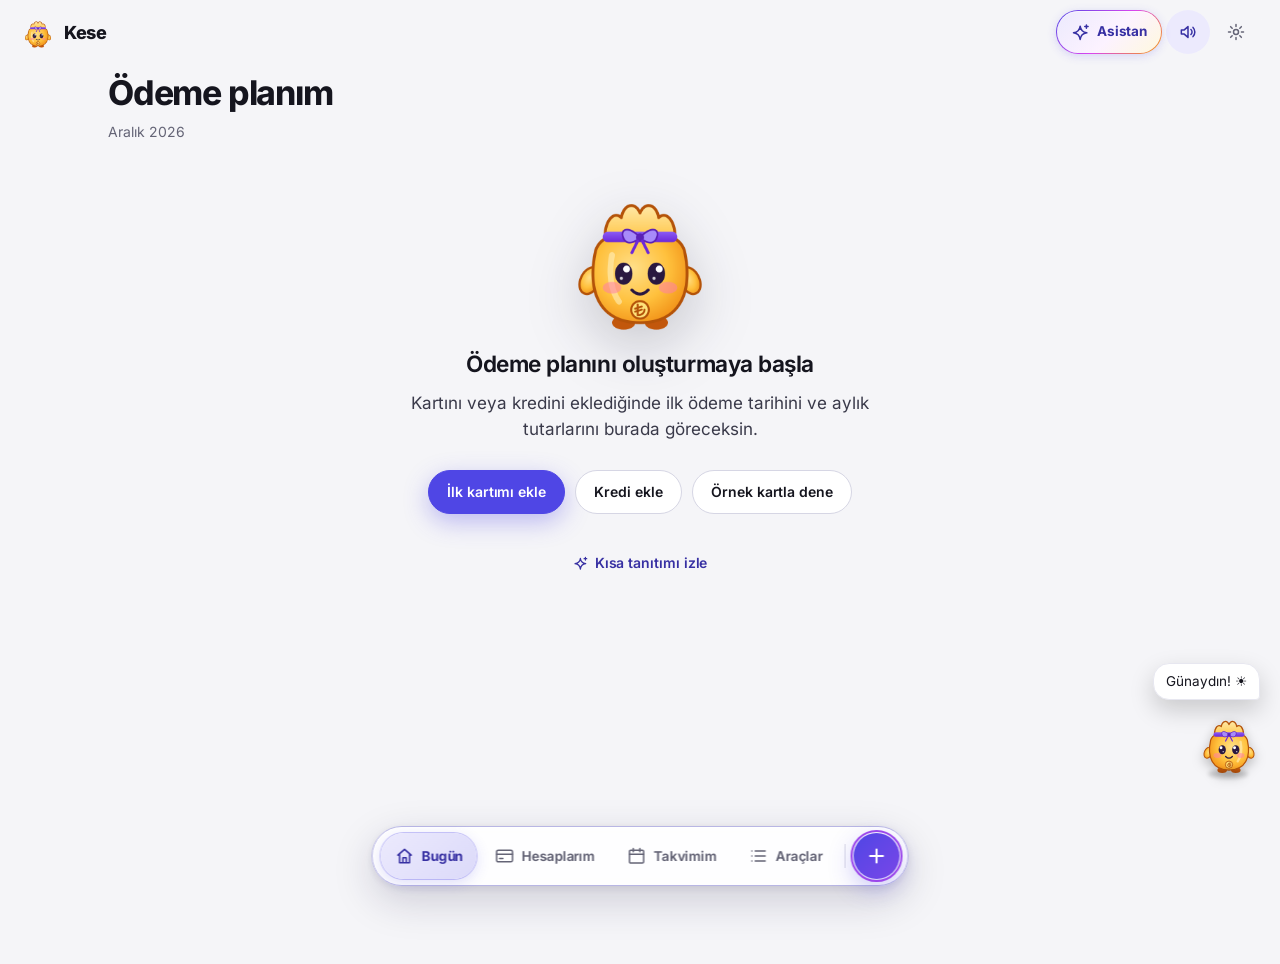
==== commit 3b463d81: "Add guided entry, payment overview, mascot games and scheduled Web Push" ====
--- a/index.html
+++ b/index.html
@@ -3,7 +3,7 @@
 <head>
   <meta charset="UTF-8">
   <meta name="viewport" content="width=device-width, initial-scale=1, viewport-fit=cover">
-  <meta http-equiv="Content-Security-Policy" content="default-src 'self'; script-src 'self' 'wasm-unsafe-eval'; style-src 'self' 'unsafe-inline'; img-src 'self' data: blob:; connect-src 'self' https://*.supabase.co; object-src 'none'; base-uri 'none'; form-action 'none'; manifest-src 'self'; worker-src 'self'">
+  <meta http-equiv="Content-Security-Policy" content="default-src 'self'; script-src 'self' 'wasm-unsafe-eval' https://cdn.jsdelivr.net; style-src 'self' 'unsafe-inline'; img-src 'self' data: blob:; connect-src 'self' https://*.supabase.co https://cdn.jsdelivr.net; object-src 'none'; base-uri 'none'; form-action 'none'; manifest-src 'self'; worker-src 'self' blob:">
   <meta name="referrer" content="no-referrer">
   <meta name="theme-color" content="#f5f5f7" media="(prefers-color-scheme: light)">
   <meta name="theme-color" content="#0f0f12" media="(prefers-color-scheme: dark)">
@@ -22,16 +22,18 @@
   <link rel="stylesheet" href="ui-forms.css">
   <link rel="stylesheet" href="ui-panels.css">
   <link rel="stylesheet" href="ui-fix.css">
+  <link rel="stylesheet" href="pet-games.css">
 </head>
 <body>
   <a class="skip" href="#main">İçeriğe geç</a>
   <header class="topbar mobtop" aria-label="Üst çubuk">
-    <span class="tb-brand"><img class="tb-mascot" src="icons/mascot-96.png" alt="" width="32" height="32" decoding="async"><span class="tb-name">Kese</span></span>
+    <button type="button" class="tb-brand" data-nav="ozet" aria-label="Kese ana sayfa"><img class="tb-mascot" src="icons/mascot-96.png" alt="" width="32" height="32" decoding="async"><span class="tb-name">Kese</span></button>
     <span class="tb-actions mt-actions">
       <button type="button" id="sim-toggle" class="mt-btn" data-act="sbx-toggle" hidden aria-label="Simülasyon modunu aç veya kapat" title="Simülasyon"><i data-ic="flask"></i></button>
       <button type="button" id="sync-chip" class="mt-btn" data-act="auth-open" hidden aria-label="Hesap ve eşitleme" title="Hesap ve eşitleme"><i data-ic="upload"></i></button>
       <button type="button" id="ai-open" class="mt-btn ai-btn" data-act="ai-open" aria-label="Kese Asistan'ı aç" title="Kese Asistan (Yapay Zeka)"><i data-ic="spark"></i><span class="ai-btn-lbl">Asistan</span></button>
       <button type="button" id="ses-toggle" class="mt-btn on" data-act="ses-toggle" aria-label="Ses efektleri" aria-pressed="true" title="Ses"><i data-ic="vol"></i></button>
+      <button type="button" class="mt-btn" data-nav="ayarlar" aria-label="Ayarlar" title="Ayarlar"><i data-ic="gear"></i></button>
     </span>
   </header>
   <div class="app">
@@ -43,13 +45,38 @@
     </main>
     <aside id="simpanel" class="simpanel" aria-label="Simülasyon raporu" hidden></aside>
   </div>
-  <!-- Otomatik gizlenen yüzen menü -->
+  <!-- Ana menü -->
   <nav id="dock" class="dock" aria-label="Ana menü">
     <div id="nav" class="dock-items"></div>
     <span class="dock-sep" aria-hidden="true"></span>
-    <button type="button" class="dock-add" id="fab-btn" data-act="fab-toggle" aria-label="Ekle" title="Ekle" aria-expanded="false" aria-controls="fab"><i data-ic="plus"></i></button>
+    <button type="button" class="dock-add" id="fab-btn" data-act="fab-toggle" aria-label="Menüyü aç" title="Menü" aria-expanded="false" aria-controls="fab"><i data-ic="plus"></i></button>
   </nav>
-  <button id="dock-handle" class="dock-handle" type="button" aria-controls="dock" aria-label="Menüyü göster" aria-expanded="false"><span></span></button>
+  <div id="fab-bd" class="fab-bd" hidden></div>
+  <section id="fab" aria-label="Kese menüsü" hidden>
+    <div data-menu-page="main">
+      <nav class="fab-destinations" aria-label="Sayfalar">
+        <button type="button" data-nav="ozet"><i data-ic="home"></i>Ödeme planım</button>
+        <button type="button" data-nav="borclar"><i data-ic="card"></i>Hesaplarım</button>
+        <button type="button" data-nav="butce"><i data-ic="wallet"></i>Bütçem</button>
+      </nav>
+      <div class="fab-actions">
+        <button type="button" data-wzgo="harcama"><i data-ic="plus"></i>Harcama</button>
+        <button type="button" data-menu-target="deposit"><i data-ic="wallet"></i>Para girişi</button>
+        <button type="button" data-menu-target="debt"><i data-ic="bank"></i>Borç ekle</button>
+        <button type="button" data-menu-target="account"><i data-ic="card"></i>Kart/hesap ekle</button>
+      </div>
+    </div>
+    <div data-menu-page="deposit" hidden><h2>Para girişi</h2><div id="deposit-accounts"></div></div>
+    <div data-menu-page="debt" hidden><h2>Borç ekle</h2>
+      <button type="button" data-wzgo="kalan">Banka kredisi / kredili ürün</button>
+      <button type="button" data-wzgo="elden">Elden borç</button>
+    </div>
+    <div data-menu-page="account" hidden><h2>Kart/hesap ekle</h2>
+      <button type="button" data-wzgo="kart">Kredi kartı</button>
+      <button type="button" data-wzgo="hesapv">Vadesiz hesap / artı para</button>
+    </div>
+    <button type="button" data-menu-back hidden>‹ Geri</button>
+  </section>
   <button id="simtab" class="simtab" type="button" data-act="sbx-panel" hidden aria-label="Sağ paneli aç veya kapat"><i data-ic="flask"></i> <span id="simtab-l">Plan</span> <span id="simtab-n" class="badge"></span></button>
 
   <div id="toast" class="toast" role="status" aria-live="polite" hidden></div>
@@ -266,7 +293,7 @@
   <!-- Adım adım giriş sihirbazı -->
   <dialog id="dlg-wiz" aria-labelledby="wiz-title">
     <form method="dialog" id="form-wiz" novalidate>
-      <header><div><h2 id="wiz-title">Borç ekle</h2><p class="sub" id="wiz-step"></p></div><button type="button" class="x" data-close aria-label="Kapat"><i data-ic="x"></i></button></header>
+      <header><div><h2 id="wiz-title">Borç ekle</h2><p class="sub" id="wiz-step"></p></div><button type="button" class="btn sm ghost wiz-exit" data-close autofocus>Kapat</button></header>
       <div class="wizprog" aria-hidden="true"><i id="wiz-bar"></i></div>
       <div class="body" id="wiz-body"></div>
       <footer><button type="button" class="btn ghost" id="wiz-back">‹ Geri</button><span style="flex:1"></span><button type="button" class="btn ghost" id="wiz-skip" hidden>Bunu atla</button><button type="submit" class="btn primary" id="wiz-next">İleri ›</button></footer>
@@ -284,8 +311,10 @@
 <script src="import.js"></script>
   <script src="live.js"></script>
   <script src="ai.js"></script>
+  <script src="push-client.js"></script>
   <script src="app.js"></script>
   <script src="dock.js"></script>
+  <script src="pet-games.js"></script>
   <script src="kese-pet.js"></script>
 </body>
 </html>
--- a/ui.css
+++ b/ui.css
@@ -35,25 +35,25 @@
 }
 @media (prefers-color-scheme: dark) {
   :root {
-    --bg: #0e0e14; --panel: #16161f; --panel2: #1d1d29; --line: #272738; --line2: #36364c; --field: #12121a;
-    --text: #f3f3fa; --text2: #d2d2e2; --muted: #9898b0;
-    --accent: #6366f1; --accent-ink: #ffffff; --accent-hover: #818cf8; --accent-text: #c4b5fd;
-    --accent-soft: #25234a; --accent-soft2: #1a1933;
-    --gold: #fbbf24; --gold-ink: #241600; --gold-soft: #332508;
-    --ok: #60a5fa; --ok-soft: #17284a;
-    --warn: #fbbf24;
+    --bg: #12161b; --panel: #1a2026; --panel2: #222a32; --line: #303a43; --line2: #46535f; --field: #151b21;
+    --text: #eef2f4; --text2: #cdd6dc; --muted: #a4b1bd;
+    --accent: #9bb5bf; --accent-ink: #172329; --accent-hover: #b1c8ce; --accent-text: #bfd3da;
+    --accent-soft: #2c3f48; --accent-soft2: #22323b;
+    --gold: #d6b783; --gold-ink: #241600; --gold-soft: #3b3021;
+    --ok: #a5c8b9; --ok-soft: #233932;
+    --warn: #d6b783;
     --bad: #f87171; --bad-soft: #3a161b;
-    --info: #a5b4fc;
-    --spark: #e879f9; --spark-soft: #381845;
-    --navy: #1b1b2c; --navy-ink: #f8fafc;
+    --info: #a9becd;
+    --spark: #b6b9d0; --spark-soft: #303646;
+    --navy: #202b35; --navy-ink: #f8fafc;
     --backdrop: rgba(6, 6, 14, .68);
     --focus: 0 0 0 2px var(--bg), 0 0 0 4px var(--accent-text);
     --shadow-sm: 0 1px 2px rgba(0, 0, 0, .35);
     --shadow: 0 2px 4px rgba(0, 0, 0, .35), 0 12px 34px rgba(0, 0, 0, .45);
     --shadow-lg: 0 24px 64px rgba(0, 0, 0, .72);
     --shadow-dock: 0 1px 0 rgba(255, 255, 255, .09) inset, 0 16px 46px rgba(0, 0, 0, .62);
-    --shadow-glow: 0 8px 26px rgba(99, 102, 241, .42);
-    --shadow-gold: 0 8px 26px rgba(251, 191, 36, .35);
+    --shadow-glow: 0 8px 26px rgba(127, 157, 171, .21);
+    --shadow-gold: 0 8px 26px rgba(171, 142, 96, .23);
     --shadow-float: 0 18px 28px rgba(0, 0, 0, .45);
   }
 }
--- a/ui-forms.css
+++ b/ui-forms.css
@@ -201,3 +201,7 @@
 @media (max-width: 860px) and (prefers-reduced-motion: reduce) {
   dialog[open], dialog#dlg-onay[open] { animation: none !important; }
 }
+
+/* Keep the estimate in reading order while a mobile keyboard takes up space. */
+#dlg-wiz .live.top { position: static; }
+#dlg-wiz .bigresult small { display: block; }
--- a/ui-fix.css
+++ b/ui-fix.css
@@ -464,3 +464,62 @@
 @media (prefers-reduced-motion: reduce) {
   html:not(.motion-ok) .pet .pet-body *, html:not(.motion-ok) .pet .pet-body { animation: none !important; }
 }
+
+.record-actions, .document-entry { margin: 0; }
+.record-actions summary, .document-entry summary { cursor: pointer; color: var(--accent-text); font-weight: 650; }
+.record-actions[open] { flex-basis: 100%; }
+.record-actions > div, .document-actions { display: flex; flex-wrap: wrap; gap: 8px; margin: 8px 0; }
+.document-entry { margin-block: 12px; }
+.loan-entry { margin: 12px 0; }
+.wiz-exit { flex: none; min-height: 44px; }
+#dlg-wiz footer[hidden] { display: none; }
+@media (prefers-color-scheme: dark) {
+  .fab-item .fab-ic { color: var(--accent-ink); }
+}
+
+/* Compact navigation and its contextual actions. */
+.topbar button.tb-brand { padding: 0; background: none; border: 0; color: inherit; font-family: inherit; cursor: pointer; }
+.settings-tools { margin-bottom: 14px; }
+#fab { position: fixed; z-index: 960; bottom: calc(max(14px, env(safe-area-inset-bottom)) + 72px); left: 50%; transform: translateX(-50%);
+  width: min(360px, calc(100% - 24px)); max-height: calc(100dvh - 112px); overflow: auto; overscroll-behavior: contain; box-sizing: border-box;
+  background: var(--panel); color: var(--text); padding: 10px; border: 1px solid var(--line); border-radius: 20px; box-shadow: var(--shadow-dock); }
+#fab [hidden], #fab[hidden], #fab-bd[hidden] { display: none; }
+#fab button { width: 100%; min-height: 44px; display: flex; align-items: center; gap: 10px; padding: 9px 12px; text-align: start; overflow-wrap: anywhere;
+  border: 0; background: transparent; color: var(--text); font: inherit; font-weight: 600; border-radius: 10px; cursor: pointer; }
+#fab button:hover, #fab button[aria-current="page"] { background: var(--surface2, var(--bg)); }
+#fab button:focus-visible, .topbar button.tb-brand:focus-visible { outline: 2px solid var(--accent); outline-offset: -2px; }
+#fab h2 { margin: 5px 12px 8px; font-size: 1.05rem; }
+#fab p { margin: 8px 12px; }
+#fab .i, #fab [data-menu-back] { color: var(--accent-text, var(--accent)); }
+#fab .fab-actions { display: grid; grid-template-columns: repeat(2,minmax(0,1fr)); gap: 2px; padding-top: 6px; margin-top: 6px; border-top: 1px solid var(--line); }
+@media (max-width: 860px) {
+  #dock { width: auto; max-width: none; padding: 0; border: 0; border-radius: 50%; background: transparent; box-shadow: none; backdrop-filter: none; }
+  #dock #nav, #dock .dock-sep { display: none; }
+  #dock .dock-add { width: 54px; height: 54px; border-radius: 50%; }
+}
+
+.plan-home { display:grid; gap:14px; }
+.plan-home > .panel { margin:0; padding:clamp(16px,3vw,26px); }
+.plan-home h2 { margin:0; font-size:1rem; }
+.plan-home p, .plan-home small { color:var(--muted); }
+.plan-home header { display:flex; align-items:center; justify-content:space-between; flex-wrap:wrap; gap:10px; margin:0 0 12px; padding:0; }
+.plan-current { background:linear-gradient(130deg,var(--accent-soft),var(--panel) 85%); }
+.plan-hero, .plan-stats > div, .plan-next > div, .plan-line > span:first-child { display:grid; gap:5px; }
+.plan-hero > strong { color:var(--accent-text); font-size:clamp(2.2rem,6vw,3.2rem); letter-spacing:-.055em; line-height:1.15; overflow-wrap:anywhere; }
+.plan-stats { display:grid; grid-template-columns:repeat(2,minmax(0,1fr)); gap:12px; border-top:1px solid var(--line); margin-top:17px; padding-top:15px; }
+.plan-stats span,.plan-next h2 { color:var(--muted); font-size:.83rem; }
+.plan-stats b,.plan-next-amount > b { font-size:1.18rem; overflow-wrap:anywhere; }
+.plan-next,.plan-line,.plan-month summary { display:flex; justify-content:space-between; align-items:center; gap:14px; }
+.plan-next > div,.plan-line > span { min-width:0; overflow-wrap:anywhere; }
+.plan-next-amount { text-align:end; }
+.plan-next-amount .btn { margin:3px; }
+.plan-month summary,.plan-budget > summary { cursor:pointer; padding:14px 0; font-weight:600; }
+.plan-month summary::after { content:'⌄'; color:var(--accent-text); }
+.plan-month[open] summary::after { transform:rotate(180deg); }
+.plan-month summary > b { margin-left:auto; }
+.plan-month,.plan-endings .plan-line + .plan-line { border-top:1px solid var(--line); }
+.plan-line { padding:9px 0; }
+.plan-line > span + span { text-align:end; font-size:.85rem; }
+.plan-breakdown { margin-bottom:12px; padding:5px 12px; border-radius:8px; background:var(--panel2); font-size:.85rem; }
+.plan-links { display:flex; flex-wrap:wrap; gap:10px; align-items:flex-start; }
+.plan-budget[open] { flex-basis:100%; }
--- a/pet-games.css
+++ b/pet-games.css
@@ -0,0 +1,19 @@
+button.pet-body { display: block; border: 0; background: transparent; padding: 0; color: inherit; touch-action: none; cursor: inherit; }
+.pet-play { position: absolute; bottom: 70px; right: 0; width: max-content; min-height: 44px; padding: 8px 16px; border: 1px solid var(--line); border-radius: 16px; background: var(--panel); color: var(--text); font: inherit; font-weight: 650; cursor: pointer; box-shadow: 0 5px 18px #0002; }
+.pet:not(.flip) .pet-play { right: auto; left: 0; }
+.pet.quiet { visibility: hidden; }
+.pet-games { width: min(350px, calc(100vw - 24px)); }
+.pet-games header { display: flex; align-items: center; justify-content: space-between; }
+.pet-games .game-body { display: grid; gap: 12px; padding: 18px; }
+.pet-games .game-back { justify-self: start; }
+.pet-games .game-choices { display: grid; grid-template-columns: repeat(3,minmax(0,1fr)); gap: 6px; }
+.pet-games .game-choices button { min-width: 0; padding-inline: 4px; }
+.pet-games .game-choices button:disabled { opacity: .85; }
+.pet-games .game-choices .lit { background: var(--text); color: var(--panel); outline: 2px solid var(--text); }
+.pet-games .game-status { margin: 0; text-align: center; }
+.pet-games .game-hand { justify-self: center; border: none; background: none; padding: 0; }
+.game-hand svg { width: 112px; height: 128px; overflow: visible; }
+.game-hand .k-arm-r { transform-box: view-box; transform-origin: 96px 80px; transform: rotate(-100deg); }
+.game-hand.clap .k-arm-r { animation: kese-clap .55s ease-out; }
+@keyframes kese-clap { 40% { transform: translate(6px,-6px) rotate(-145deg); } }
+@media (prefers-reduced-motion: reduce) { html:not(.motion-ok) .game-hand.clap .k-arm-r { animation: none; } }
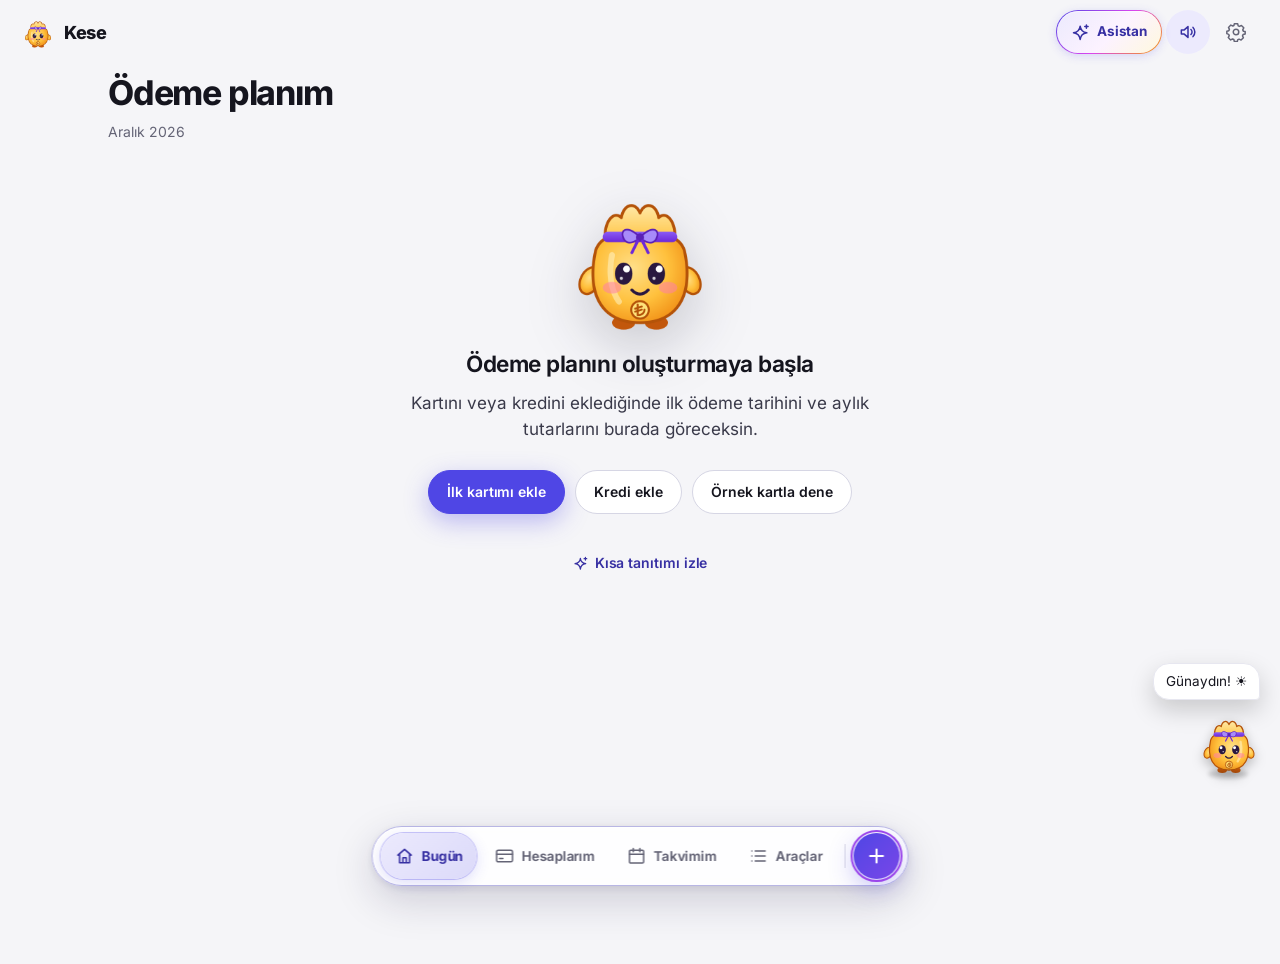
==== commit 51e96fc7: "Make games and assistant easy to close and add tools, income and expenses to the plus menu" ====
--- a/index.html
+++ b/index.html
@@ -60,12 +60,16 @@
         <button type="button" data-nav="butce"><i data-ic="wallet"></i>Bütçem</button>
       </nav>
       <div class="fab-actions">
-        <button type="button" data-wzgo="harcama"><i data-ic="plus"></i>Harcama</button>
+        <button type="button" data-wzgo="harcama"><i data-ic="plus"></i>Harcama ekle</button>
+        <button type="button" data-act="gelir-new"><i data-ic="wallet"></i>Gelir ekle</button>
+        <button type="button" data-act="gider-new"><i data-ic="list"></i>Sabit gider ekle</button>
+        <button type="button" data-menu-target="tools"><i data-ic="list"></i>Tüm araçlar</button>
         <button type="button" data-menu-target="deposit"><i data-ic="wallet"></i>Para girişi</button>
         <button type="button" data-menu-target="debt"><i data-ic="bank"></i>Borç ekle</button>
         <button type="button" data-menu-target="account"><i data-ic="card"></i>Kart/hesap ekle</button>
       </div>
     </div>
+    <div data-menu-page="tools" hidden><h2>Tüm araçlar</h2><div id="fab-tools"></div></div>
     <div data-menu-page="deposit" hidden><h2>Para girişi</h2><div id="deposit-accounts"></div></div>
     <div data-menu-page="debt" hidden><h2>Borç ekle</h2>
       <button type="button" data-wzgo="kalan">Banka kredisi / kredili ürün</button>
--- a/ui-fix.css
+++ b/ui-fix.css
@@ -523,3 +523,14 @@
 .plan-breakdown { margin-bottom:12px; padding:5px 12px; border-radius:8px; background:var(--panel2); font-size:.85rem; }
 .plan-links { display:flex; flex-wrap:wrap; gap:10px; align-items:flex-start; }
 .plan-budget[open] { flex-basis:100%; }
+
+#fab-tools .tool-card { min-width: 0; justify-content: flex-start; }
+#fab-tools .tool-card small { display: none; }
+dialog.pet-games[open] { display: flex; flex-direction: column; overflow: hidden; }
+dialog.pet-games .game-body { min-height: 0; overflow-y: auto; }
+dialog.pet-games footer, dialog.ai-dlg footer { flex: none; padding-bottom: max(12px, env(safe-area-inset-bottom)); }
+dialog.pet-games footer button, dialog.ai-dlg footer button { width: 100%; min-height: 44px; }
+dialog.ai-dlg form.ai-composer { padding-bottom: 8px; }
+@media (max-width: 860px) {
+  dialog.ai-dlg .ai-head, dialog.pet-games header { padding-top: calc(12px + env(safe-area-inset-top)) !important; }
+}
